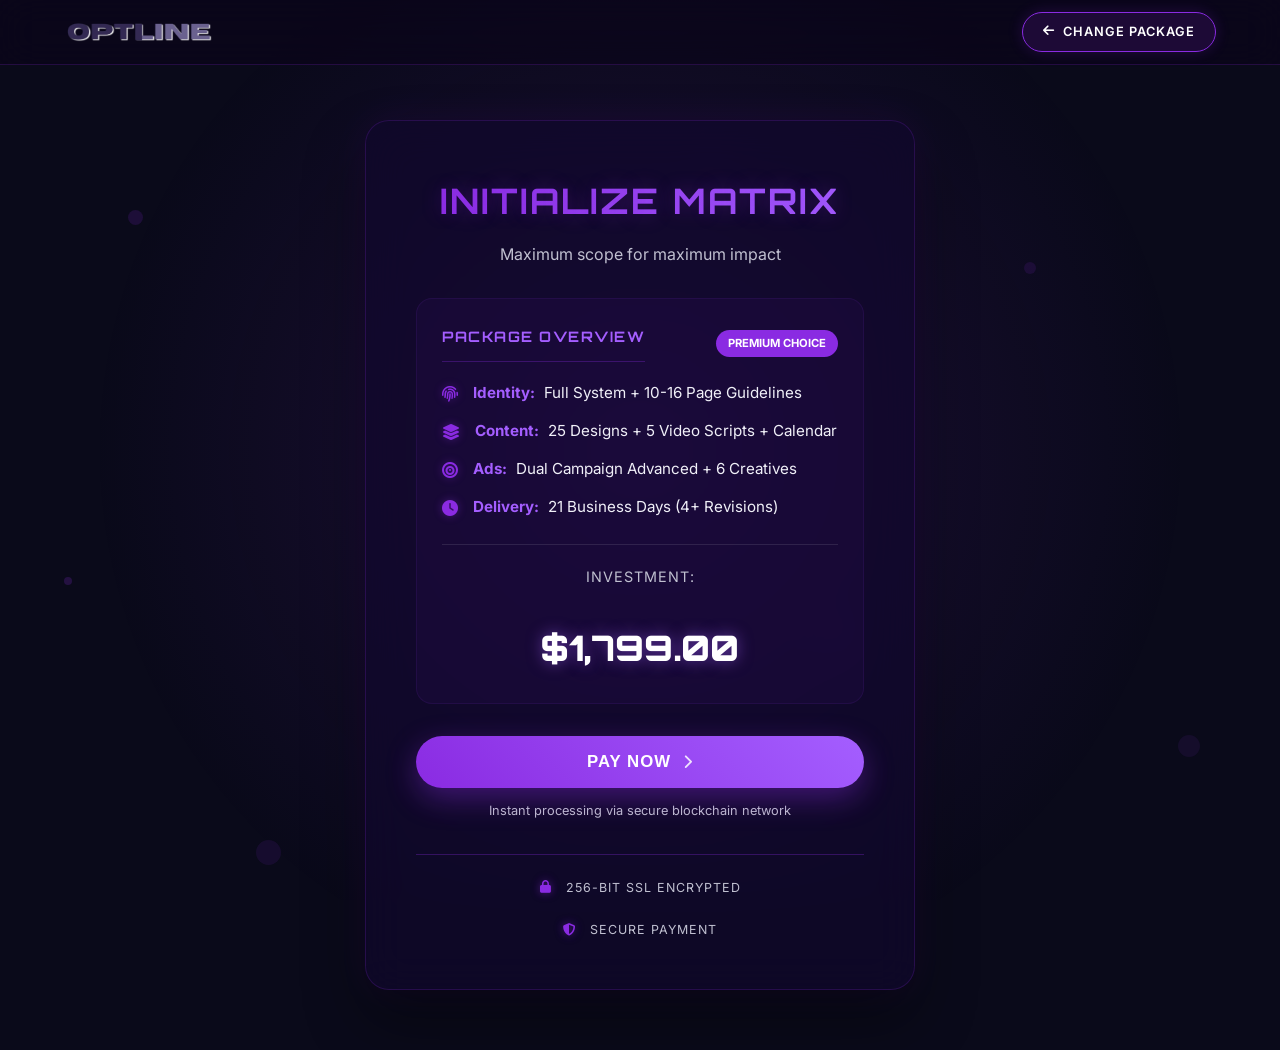
==== checkout/matrix/index.html @ 9fec9501 "Add files via upload" ====
<!DOCTYPE html>
<html lang="en">
<head>
    <meta charset="UTF-8">
    <meta name="viewport" content="width=device-width, initial-scale=1.0, maximum-scale=1.0, user-scalable=no">
    <title>Secure Checkout - MATRIX PACK | OPTILINE</title>
    
    
    <link rel="preconnect" href="https://fonts.googleapis.com">
    <link rel="preconnect" href="https://fonts.gstatic.com" crossorigin>
    <link href="https://fonts.googleapis.com/css2?family=Orbitron:wght@700;900&family=Inter:wght@400;500;600&display=swap" rel="stylesheet">
    <link rel="stylesheet" href="https://cdnjs.cloudflare.com/ajax/libs/font-awesome/6.4.2/css/all.min.css">
    <link rel="stylesheet" href="/assets/css/style.css">
    <!-- Professional SEO & Favicon Optimization -->
    <link rel="shortcut icon" href="/favicon.ico" />
    <link rel="icon" type="image/png" sizes="16x16" href="/assets/imgs/favicon-16x16.png" />
    <link rel="icon" type="image/png" sizes="32x32" href="/assets/imgs/favicon-32x32.png" />
    <link rel="icon" type="image/png" sizes="48x48" href="/assets/imgs/favicon-48x48.png" />
    <link rel="apple-touch-icon" sizes="180x180" href="/assets/imgs/apple-touch-icon.png" />
    <link rel="manifest" href="/manifest.json" />
    <meta name="robots" content="index, follow, max-snippet:-1, max-image-preview:large, max-video-preview:-1" />
</head>
<body>
    <div class="custom-cursor"></div>
    <header class="checkout-header-bar">
        <a href="/" class="logo">
            <img src="/assets/imgs/optiline-logo.webp" width="150" height="25" alt="OPTILINE">
        </a>
        <a href="/pricing/" class="header-pkg-btn">
            <i class="fas fa-arrow-left"></i> Change Package
        </a>
    </header>
    <main>
        <section class="checkout-section matrix-glow">
    <div class="checkout-bg-glow"></div>
    <div class="hero-floating-dots">
        <div class="dot"></div><div class="dot"></div><div class="dot"></div>
        <div class="dot"></div><div class="dot"></div><div class="dot"></div>
        <div class="dot"></div><div class="dot"></div>
    </div>
    <div class="checkout-card checkout-card-unified">
        <div class="checkout-header">
            <h1 class="glow-text">Initialize Matrix</h1>
            <p>Maximum scope for maximum impact</p>
        </div>
        <div class="checkout-summary">
            <div class="summary-header">
              <h3>PACKAGE OVERVIEW</h3>
              <span class="package-badge">Premium Choice</span>
            </div>
            <ul>
              <li>
                <i class="fas fa-fingerprint"></i>
                <div><strong>Identity:</strong> Full System + 10-16 Page Guidelines</div>
              </li>
              <li>
                <i class="fas fa-layer-group"></i>
                <div><strong>Content:</strong> 25 Designs + 5 Video Scripts + Calendar</div>
              </li>
              <li>
                <i class="fas fa-bullseye"></i>
                <div><strong>Ads:</strong> Dual Campaign Advanced + 6 Creatives</div>
              </li>
              <li>
                <i class="fas fa-clock"></i>
                <div><strong>Delivery:</strong> 21 Business Days (4+ Revisions)</div>
              </li>
            </ul>
            <div class="price-container">
              <span class="price-label">Investment:</span>
              <span class="checkout-total">$1,799.00</span>
            </div>
        </div>
        <div class="payment-methods-container">
            <button id="open-crypto-modal" class="crypto-pay-btn">
              <span>Pay Now</span>
              <i class="fas fa-chevron-right arrow-icon"></i>
            </button>
            <p class="payment-hint">
              Instant processing via secure blockchain network
            </p>
          </div>
     <div class="secure-badge">
    <span>
        <i class="fas fa-lock"></i> 256-bit SSL Encrypted
    </span>
    <span>
        <i class="fas fa-shield-alt"></i> Secure Payment
    </span>
</div>
</section>
    </main>
    <div id="opti-crypto-modal" class="opti-modal-overlay" data-lenis-prevent>
      <div class="opti-modal-content" data-lenis-prevent>
        <div id="opti-phase-selection" class="opti-modal-phase active">
          <h2 class="opti-modal-title">Secure Checkout</h2>
          <p class="opti-modal-subtitle">Enter your details and select your preferred cryptocurrency network</p>
          <div class="opti-input-group">
            <label for="client-name">Full Name</label>
            <div class="input-wrapper">
              <i class="fas fa-user"></i>
              <input type="text" id="client-name" placeholder="John Doe" required autocomplete="name" />
            </div>
            <span class="input-error-msg" id="name-error"><i class="fas fa-circle-exclamation"></i> Please enter your full name (first and last name)</span>
          </div>
          <div class="opti-input-group">
            <label for="client-email">Email Address</label>
            <div class="input-wrapper">
              <i class="fas fa-envelope"></i>
              <input type="email" id="client-email" placeholder="john@company.com" required autocomplete="email" />
            </div>
            <span class="input-error-msg" id="email-error"><i class="fas fa-circle-exclamation"></i> Please enter a valid email address</span>
          </div>
          <div class="opti-input-group">
            <label for="crypto-select">Select Currency</label>
            <div class="opti-select-wrapper">
              <select id="crypto-select" class="opti-custom-select">
                <optgroup label="Stablecoins (Recommended)">
                  <option value="usdttrc20">USDT (TRC20 - TRON)</option>
                  <option value="usdterc20">USDT (ERC20 - ETH)</option>
                  <option value="usdtbsc">USDT (BEP20 - BSC)</option>
                  <option value="usdc">USDC</option>
                </optgroup>
                <optgroup label="Top Cryptocurrencies">
                  <option value="btc">Bitcoin (BTC)</option>
                  <option value="eth">Ethereum (ETH)</option>
                  <option value="bnbbsc">BNB (Smart Chain)</option>
                  <option value="sol">Solana (SOL)</option>
                  <option value="ltc">Litecoin (LTC)</option>
                </optgroup>
                <optgroup label="Alternative Coins">
                  <option value="trx">TRON (TRX)</option>
                  <option value="doge">Dogecoin (DOGE)</option>
                  <option value="shib">Shiba Inu (SHIB)</option>
                </optgroup>
              </select>
            </div>
          </div>
          <button id="generate-payment" class="opti-primary-btn">
            <span>Generate Payment Address</span>
            <i class="fas fa-bolt"></i>
          </button>
        </div>
        <div id="opti-phase-loading" class="opti-modal-phase">
          <div class="opti-spinner-container">
            <div class="opti-loading-spinner"></div>
             <p>Processing your payment request...</p>
          </div>
        </div>
        <div id="opti-phase-details" class="opti-modal-phase">
          <h2 class="opti-modal-title">Payment Details</h2>
          <div id="payment-timer" class="opti-timer">Price locked for: <span>20:00</span></div>
          <div class="opti-qr-container">
            <img id="payment-qr" src="" alt="Payment QR Code" />
          </div>
          <div id="selected-crypto-name" class="opti-crypto-label"></div>
          <div class="opti-payment-info">
            <div class="opti-info-row">
              <span>Amount Required:</span>
              <div class="opti-amount-wrapper">
                <strong id="pay-amount" class="opti-highlight">0.00</strong>
                <button id="copy-amount-btn" class="opti-icon-btn"><i class="far fa-copy"></i></button>
              </div>
            </div>
            <div class="opti-info-row">
              <span>USD Equivalent:</span>
              <span>$1,799.00</span>
            </div>
          </div>
          <div class="opti-address-container">
            <label>Wallet Address</label>
            <div class="opti-address-box">
              <code id="wallet-address">Fetching...</code>
              <button id="copy-address-btn" class="opti-copy-btn">
                <i class="far fa-copy"></i>
                <span>Copy Address</span>
              </button>
            </div>
          </div>
          <div id="network-warning" class="opti-warning-box">
            <i class="fas fa-shield-halved"></i>
             <p>Please ensure you send the cryptocurrency through the correct network to avoid losing your funds.</p>
          </div>
          <div class="opti-verify-section">
            <button id="verify-payment-btn" class="opti-primary-btn">
              <i class="fas fa-sync-alt"></i> I Have Paid - Verify Payment
            </button>
            <p id="verify-status-msg"></p>
          </div>
        </div>
        <div id="opti-phase-success" class="opti-modal-phase">
          <div class="opti-success-container">
            <div class="opti-success-circle">
              <i class="fas fa-check"></i>
            </div>
            <h2 class="opti-modal-title success-title">Transaction Secured</h2>
            <p class="opti-modal-subtitle success-subtitle">
              Welcome to OPTILINE. Your payment is successfully verified on the blockchain.
            </p>
            <div class="opti-next-steps success-action-box">
              <h3 class="success-action-title">
                <i class="fas fa-envelope-open-text"></i> Final Step to Commence
              </h3>
              <p class="success-action-text">
                We have securely dispatched your <strong>Onboarding Link</strong> to your email.
              </p>
              
              <div class="success-highlight">
                <div class="highlight-header">
                  <i class="fas fa-exclamation-circle"></i> ACTION REQUIRED
                </div>
                <div class="highlight-body">
                  Please check your inbox (and Spam folder) right now. Your project deployment will <strong>NOT begin</strong> until you submit the initial brief via the link provided.
                </div>
              </div>
              <div class="success-actions">
                <button class="opti-primary-btn" onclick="window.location.href = '/'">Return Home</button>
                <button class="opti-secondary-btn support-btn" onclick="window.location.href = '/contact'">Contact Support</button>
              </div>
            </div>
          </div>
        </div>
      </div>
    </div>
    <script src="https://cdnjs.cloudflare.com/ajax/libs/gsap/3.12.2/gsap.min.js"></script>
    <script src="https://cdnjs.cloudflare.com/ajax/libs/gsap/3.12.2/ScrollTrigger.min.js"></script>
    <script src="https://cdnjs.cloudflare.com/ajax/libs/gsap/3.12.2/ScrollToPlugin.min.js"></script>
    <script src="https://unpkg.com/lenis@1.1.20/dist/lenis.min.js"></script>
    <script src="/assets/js/main.js"></script>
    <script src="/assets/js/payment.js" defer></script>
    <div id="cookie-banner" class="cookie-banner">
        <div class="cookie-content">
            <h3><i class="fas fa-user-shield"></i> Privacy Preference Center</h3>
            <p>
                We utilize cookies and essential technologies to engineer a seamless digital experience, optimize site performance, and enable core marketing functions. By clicking "Accept", you acknowledge our use of these technologies.
            </p>
            <div class="cookie-buttons">
                <button id="accept-cookies">Accept All</button>
                <button id="reject-cookies">Decline</button>
            </div>
        </div>
    </div>
</body>
</html>
---- assets/css/style.css ----
:root {
  --primary-dark: #0a0a1a;
  --secondary-dark: #12082f;
  --accent-purple: #8a2be2;
  --accent-light: #a45eff;
  --text-light: #f0f0f8;
  --text-gray: #c0c0d0;
  --glow-color: rgba(164, 94, 255, 0.5);
  --card-bg: rgba(18, 8, 47, 0.7);
  --card-border-color: rgba(138, 43, 226, 0.25);
  --transition-fast: 0.25s ease-out;
  --transition-smooth: 0.45s cubic-bezier(0.25, 0.8, 0.25, 1);
  --font-main: "Inter", sans-serif;
  --font-heading: "Orbitron", sans-serif;
}
*,
::after,
::before {
  margin: 0;
  padding: 0;
  box-sizing: border-box;
}
body {
  font-family: var(--font-main);
  background-color: var(--primary-dark);
  color: var(--text-light);
  line-height: 1.7;
  overflow-x: hidden;
  width: 100%;
  max-width: 100%;
  position: relative;
}
img {
  max-width: 100%;
  height: auto;
}
i.fab,
i.far,
i.fas {
  font-style: normal !important;
}
h1,
h2,
h3,
h4 {
  font-family: var(--font-heading);
  font-weight: 700;
  letter-spacing: 1.5px;
  text-transform: uppercase;
  color: var(--text-light);
}
a {
  color: var(--accent-light);
  text-decoration: none;
  transition: color var(--transition-fast);
}
a:hover {
  color: var(--text-light);
}
.faq-question,
.filter-btn,
.hamburger,
.logo,
.portfolio-item,
.pricing-card,
a,
button,
input,
textarea {
  cursor: pointer;
}
.container {
  width: 90%;
  max-width: 1200px;
  margin: 0 auto;
}
.section {
  padding: 100px 0;
}
.section-dark {
  background: radial-gradient(
    ellipse at 50% 100%,
    rgba(18, 8, 47, 0.95) 0,
    rgba(10, 4, 26, 0.9) 80%
  );
}
.section-title {
  text-align: center;
  margin-bottom: 4rem;
}
.section-title h2 {
  font-size: clamp(2rem, 4.5vw, 3rem);
}
.section-title p {
  max-width: 600px;
  margin: 1rem auto 0;
  color: var(--text-gray);
  font-size: clamp(0.9rem, 2vw, 1rem);
}
.glow-text,
.subtle-glow {
  text-shadow:
    0 0 8px rgba(255, 255, 255, 0.3),
    0 0 20px var(--glow-color),
    0 0 35px var(--glow-color);
}
footer,
main {
  position: relative;
  z-index: 2;
  background: 0 0;
}
.main-header {
  position: fixed;
  top: 0;
  left: 0;
  width: 100%;
  max-width: 100vw;
  z-index: 1000;
  padding: 10px 5%;
  display: flex;
  justify-content: space-between;
  align-items: center;
  transition:
    transform 0.3s ease-in-out,
    background-color 0.4s ease,
    padding 0.4s ease,
    backdrop-filter 0.4s ease;
  background-color: transparent;
  transform: translateZ(0);
}
.main-header.scrolled {
  background-color: rgba(10, 4, 26, 0.7);
  backdrop-filter: blur(12px);
  padding: 6px 5%;
  box-shadow: 0 4px 30px rgba(0, 0, 0, 0.3);
}
.main-header.header-hidden {
  transform: translateY(-100%);
}
.logo img {
  height: 25px;
  transition: transform var(--transition-fast);
}
.logo:hover img {
  transform: scale(1.1);
}
.nav-links {
  display: flex;
  list-style: none;
}
.nav-links li {
  margin: 0 20px;
}
.nav-links a {
  color: var(--text-light);
  text-decoration: none;
  font-weight: 500;
  padding: 5px 0;
  position: relative;
  transition: color var(--transition-fast);
}
.nav-links a::after {
  content: "";
  position: absolute;
  bottom: -5px;
  left: 50%;
  transform: translateX(-50%);
  width: 0;
  height: 2px;
  background: var(--accent-light);
  transition: width var(--transition-smooth);
}
.nav-links a.active,
.nav-links a:hover {
  color: var(--accent-light);
}
.nav-links a.active::after,
.nav-links a:hover::after {
  width: 100%;
}
.hamburger {
  display: none;
}
.hero {
  min-height: 100vh;
  display: flex;
  align-items: center;
  justify-content: center;
  text-align: center;
  padding: 120px 0 60px;
  position: relative;
  overflow: hidden;
}
.hero-content {
  position: relative;
  z-index: 2;
}
.hero h1 {
  font-size: clamp(3.5rem, 8vw, 5rem);
  line-height: 1.1;
  font-weight: 900;
  margin-bottom: 1.5rem;
}
.hero p {
  font-size: clamp(1rem, 2.2vw, 1.2rem);
  color: var(--text-gray);
  max-width: 750px;
  margin: 0 auto 2.5rem;
}
.hero-floating-dots {
  position: absolute;
  top: 0;
  left: 0;
  width: 100%;
  height: 100%;
  z-index: 1;
  pointer-events: none;
  overflow: hidden;
}
.hero-floating-dots .dot {
  position: absolute;
  background-color: var(--accent-purple);
  border-radius: 50%;
  opacity: var(--dot-opacity);
  animation: liquidFloat ease-in-out infinite alternate;
}
.hero-floating-dots .dot:nth-child(1) {
  left: 10%;
  top: 20%;
  width: 15px;
  height: 15px;
  animation-duration: 5s;
  --dot-opacity: 0.15;
}
.hero-floating-dots .dot:nth-child(2) {
  left: 20%;
  top: 80%;
  width: 25px;
  height: 25px;
  animation-duration: 7s;
  --dot-opacity: 0.1;
}
.hero-floating-dots .dot:nth-child(3) {
  left: 35%;
  top: 40%;
  width: 10px;
  height: 10px;
  animation-duration: 4.5s;
  --dot-opacity: 0.2;
}
.hero-floating-dots .dot:nth-child(4) {
  left: 55%;
  top: 15%;
  width: 20px;
  height: 20px;
  animation-duration: 6s;
  --dot-opacity: 0.08;
}
.hero-floating-dots .dot:nth-child(5) {
  left: 65%;
  top: 60%;
  width: 15px;
  height: 15px;
  animation-duration: 5.5s;
  --dot-opacity: 0.15;
}
.hero-floating-dots .dot:nth-child(6) {
  left: 80%;
  top: 25%;
  width: 12px;
  height: 12px;
  animation-duration: 4s;
  --dot-opacity: 0.12;
}
.hero-floating-dots .dot:nth-child(7) {
  left: 92%;
  top: 70%;
  width: 22px;
  height: 22px;
  animation-duration: 6.5s;
  --dot-opacity: 0.09;
}
.hero-floating-dots .dot:nth-child(8) {
  left: 5%;
  top: 55%;
  width: 8px;
  height: 8px;
  animation-duration: 5s;
  --dot-opacity: 0.2;
}
@keyframes liquidFloat {
  0% {
    transform: translate(0, 0) scale(1);
  }
  50% {
    transform: translate(30px, -40px) scale(1.1);
  }
  100% {
    transform: translate(-20px, -60px) scale(0.9);
  }
}
.page-hero {
  padding: 160px 0 80px;
  text-align: center;
  background: linear-gradient(
    180deg,
    rgba(18, 8, 47, 0.85),
    rgba(10, 4, 26, 0.8)
  );
}
.page-hero h1 {
  font-size: clamp(2.5rem, 5vw, 4rem);
  margin-bottom: 1rem;
}
.page-hero p {
  font-size: 1.1rem;
  color: var(--text-gray);
  max-width: 700px;
  margin: 0 auto;
}
.hero-icons {
  display: flex;
  justify-content: center;
  align-items: flex-start;
  gap: 4rem;
  margin: 3rem 0;
  flex-wrap: wrap;
}
.icon-item {
  display: flex;
  flex-direction: column;
  align-items: center;
  gap: 1.2rem;
  opacity: 0;
  transform: translateY(30px);
  padding-top: 10px;
}
.icon-circle {
  width: 90px;
  height: 90px;
  border-radius: 20px;
  background: rgba(138, 43, 226, 0.1);
  border: 2px solid rgba(138, 43, 226, 0.3);
  display: flex;
  align-items: center;
  justify-content: center;
  position: relative;
  top: 0;
  transition: all 0.4s cubic-bezier(0.25, 0.8, 0.25, 1);
  will-change: transform, box-shadow, top;
}
@media (min-width: 769px) {
  .icon-item:hover .icon-circle {
    transform: translateY(-8px) scale(1.05);
    background: rgba(138, 43, 226, 0.2);
    border-color: var(--accent-purple);
    box-shadow: 0 15px 40px rgba(138, 43, 226, 0.3);
  }
}
@media (max-width: 768px) {
  .icon-circle {
    width: 70px;
    height: 70px;
    border-radius: 18px;
    margin: 0 auto;
    top: auto;
  }
  .icon-circle:active {
    transform: translateY(-8px) scale(1.05);
    background: rgba(138, 43, 226, 0.2);
    border-color: var(--accent-purple);
    box-shadow: 0 15px 40px rgba(138, 43, 226, 0.3);
    transition: all 0.4s cubic-bezier(0.25, 0.8, 0.25, 1);
  }
  .icon-item:hover .icon-circle {
    transition: all 0.4s cubic-bezier(0.25, 0.8, 0.25, 1);
  }
}
.icon-circle i {
  font-size: 2.2rem;
  color: var(--accent-purple);
  background: linear-gradient(
    135deg,
    var(--accent-light),
    var(--accent-purple)
  );
  -webkit-background-clip: text;
  -webkit-text-fill-color: transparent;
  background-clip: text;
}
.icon-text {
  font-size: 0.95rem;
  color: var(--text-light);
  text-align: center;
  max-width: 120px;
  font-weight: 600;
  min-height: 40px;
  display: flex;
  align-items: flex-start;
  justify-content: center;
}
.unified-button {
  display: inline-block;
  padding: 14px 35px;
  background: linear-gradient(45deg, var(--accent-purple), var(--accent-light));
  color: #fff;
  border: none;
  border-radius: 50px;
  font-size: 1rem;
  font-weight: 600;
  text-decoration: none;
  text-transform: uppercase;
  letter-spacing: 1px;
  transition:
    transform var(--transition-fast),
    box-shadow var(--transition-fast);
  box-shadow: 0 10px 30px rgba(138, 43, 226, 0.4);
  will-change: transform, box-shadow;
  transform: translateZ(0);
}
.unified-button .fa-arrow-right {
  margin-left: 10px;
  transition: transform var(--transition-fast);
}
.unified-button:hover .fa-arrow-right {
  transform: translateX(5px);
}
.cta-section {
  text-align: center;
  padding: 70px 0;
}
.cta-section h2 {
  font-size: clamp(2rem, 4.5vw, 2.8rem);
  margin-bottom: 2rem;
}
.services-grid {
  display: grid;
  grid-template-columns: repeat(auto-fit, minmax(280px, 1fr));
  gap: 2rem;
}
.service-card {
  background: var(--card-bg);
  border: 1px solid var(--card-border-color);
  backdrop-filter: blur(10px);
  border-radius: 15px;
  padding: 2rem 1.5rem;
  text-align: center;
  transition:
    transform var(--transition-fast),
    box-shadow var(--transition-fast),
    border-color var(--transition-fast);
  will-change: transform, box-shadow;
}
.service-card:hover {
  transform: translateY(-10px);
  box-shadow:
    0 15px 30px rgba(0, 0, 0, 0.2),
    0 0 25px var(--glow-color);
  border-color: var(--accent-light);
}
.service-icon {
  font-size: 3rem;
  margin-bottom: 1.5rem;
  color: var(--accent-light);
  background: linear-gradient(
    135deg,
    var(--accent-purple),
    var(--accent-light)
  );
  -webkit-background-clip: text;
  -webkit-text-fill-color: transparent;
  background-clip: text;
  transition: transform var(--transition-fast);
}
.service-card:hover .service-icon {
  transform: scale(1.1);
}
.service-card p {
  color: var(--text-gray);
  font-size: 0.95rem;
}
.service-detail-layout {
  display: grid;
  grid-template-columns: 1fr 1fr;
  gap: 3rem;
  align-items: center;
  margin-bottom: 6rem;
}
.service-detail-layout:last-of-type {
  margin-bottom: 0;
}
.service-detail-layout:nth-child(2n) .service-image {
  order: 2;
}
.service-image {
  border-radius: 15px;
  overflow: hidden;
  height: auto;
  display: block;
}
.service-image img {
  width: 100%;
  height: auto;
  object-fit: contain;
  display: block;
  transition: transform var(--transition-smooth);
  will-change: transform;
}
.service-image:hover img {
  transform: scale(1.05);
}
.service-content h2 {
  font-size: clamp(1.8rem, 3vw, 2.3rem);
  margin-bottom: 1rem;
}
.service-content p {
  margin-bottom: 1.5rem;
  color: var(--text-gray);
  font-size: 1rem;
}
.service-features {
  list-style: none;
  padding: 0;
  margin-top: 2rem;
}
.service-features li {
  display: flex;
  align-items: center;
  margin-bottom: 1rem;
  font-size: 1rem;
}
.service-features i {
  color: var(--accent-light);
  margin-right: 15px;
  font-size: 1.1rem;
}
.why-choose-us-grid {
  display: grid;
  grid-template-columns: repeat(auto-fit, minmax(250px, 1fr));
  gap: 2rem;
}
.feature-card {
  background: 0 0;
  border: 1px solid var(--card-border-color);
  border-radius: 15px;
  padding: 2rem 1.5rem;
  text-align: left;
  transition:
    background-color var(--transition-fast),
    transform var(--transition-fast);
  will-change: transform;
}
.feature-card:hover {
  background-color: var(--card-bg);
  transform: translateY(-8px);
}
.feature-icon {
  font-size: 2.2rem;
  color: var(--accent-light);
  margin-bottom: 1.5rem;
}
.feature-card h3 {
  font-size: 1.3rem;
  margin-bottom: 1rem;
  text-transform: none;
}
.feature-card p {
  font-size: 0.95rem;
}
.featured-work-grid {
  display: grid;
  grid-template-columns: 1fr;
  gap: 5rem;
}
.work-item {
  display: grid;
  grid-template-columns: 1fr 1fr;
  gap: 2.5rem;
  align-items: center;
}
.work-item:nth-child(2n) .work-image {
  order: 2;
}
.work-image {
  border-radius: 15px;
  overflow: hidden;
  box-shadow: 0 15px 30px rgba(0, 0, 0, 0.2);
}
.work-image img {
  width: 100%;
  height: auto;
  object-fit: contain;
  display: block;
  transition: transform var(--transition-smooth);
  will-change: transform;
}
.work-image:hover img {
  transform: scale(1.05);
}
.work-content .work-category {
  color: var(--accent-light);
  font-weight: 600;
  text-transform: uppercase;
  letter-spacing: 1.5px;
  margin-bottom: 1rem;
  font-size: 0.9rem;
}
.work-content h3 {
  font-size: 1.8rem;
  margin-bottom: 1.5rem;
}
.work-content p {
  color: var(--text-gray);
  margin-bottom: 2rem;
  font-size: 0.95rem;
}
.view-project-btn {
  color: var(--accent-light);
  text-decoration: none;
  font-weight: 600;
}
.view-project-btn i {
  margin-left: 8px;
  transition: transform var(--transition-fast);
}
.view-project-btn:hover i {
  transform: translateX(5px);
}
.view-all-work-btn {
  text-align: center;
  margin-top: 3rem;
}
.portfolio-list {
  display: flex;
  flex-direction: column;
  gap: 4rem;
}
.portfolio-item {
  display: grid;
  grid-template-columns: 1fr 1fr;
  gap: 3rem;
  align-items: center;
  padding: 2rem;
  border-radius: 15px;
  background: var(--card-bg);
  border: 1px solid var(--card-border-color);
  transition:
    background-color var(--transition-fast),
    border-color var(--transition-fast);
}
.portfolio-item:nth-child(2n) .item-content {
  order: 2;
}
.portfolio-item:hover {
  background-color: rgba(18, 8, 47, 0.9);
  border-color: var(--accent-light);
  box-shadow: 0 0 20px var(--glow-color);
  transform: none;
}
.portfolio-item .item-image {
  border-radius: 10px;
  overflow: hidden;
  box-shadow: 0 10px 30px rgba(0, 0, 0, 0.3);
}
.portfolio-item img {
  width: 100%;
  height: auto;
  max-height: none;
  object-fit: contain;
  display: block;
  transition: transform var(--transition-smooth);
}
.portfolio-item:hover img {
  transform: scale(1.05);
}
.portfolio-item .item-content .category {
  color: var(--accent-light);
  font-weight: 600;
  text-transform: uppercase;
  letter-spacing: 1px;
  margin-bottom: 0.5rem;
}
.portfolio-item .item-content h3 {
  font-size: 2rem;
  margin-bottom: 1rem;
}
.portfolio-item .item-content .description {
  color: var(--text-gray);
  font-size: 1rem;
  line-height: 1.6;
}
.portfolio-item .portfolio-overlay {
  display: none;
}
.filter-buttons {
  display: flex;
  justify-content: center;
  align-items: center;
  gap: 1rem;
  margin-bottom: 4rem;
  flex-wrap: wrap;
}
.filter-btn {
  background: var(--card-bg);
  border: 1px solid var(--card-border-color);
  color: var(--text-light);
  padding: 10px 25px;
  border-radius: 30px;
  transition:
    background-color var(--transition-fast),
    color var(--transition-fast),
    transform var(--transition-fast);
}
.filter-btn:hover {
  transform: scale(1.05);
  color: #fff;
}
.filter-btn.active {
  background-color: var(--accent-purple);
  border-color: var(--accent-purple);
  color: #fff;
}
.blog-grid {
  display: grid;
  grid-template-columns: repeat(auto-fit, minmax(280px, 1fr));
  gap: 2rem;
}
.blog-post-card {
  background: var(--card-bg);
  border: 1px solid var(--card-border-color);
  border-radius: 15px;
  overflow: hidden;
  transition:
    transform var(--transition-smooth),
    box-shadow var(--transition-smooth);
  will-change: transform, box-shadow;
}
.blog-post-card:hover {
  transform: translateY(-10px);
  box-shadow: 0 15px 30px rgba(0, 0, 0, 0.2);
}
.blog-post-img {
  height: auto;
  min-height: 200px;
  overflow: hidden;
  background-color: var(--secondary-dark);
  display: flex;
  align-items: center;
  justify-content: center;
}
.blog-post-img img {
  width: 100%;
  height: auto;
  object-fit: contain;
  display: block;
  transition: transform var(--transition-smooth);
}
.blog-post-card:hover .blog-post-img img {
  transform: scale(1.1);
}
.blog-post-content {
  padding: 1.5rem;
}
.blog-post-content .post-category {
  color: var(--accent-light);
  font-size: 0.85rem;
  font-weight: 600;
  text-transform: uppercase;
  letter-spacing: 1px;
  margin-bottom: 1rem;
}
.blog-post-content h3 {
  font-size: 1.2rem;
  margin-bottom: 1rem;
  line-height: 1.4;
}
.blog-post-content p {
  color: var(--text-gray);
  font-size: 0.9rem;
}
.stats-grid {
  display: grid;
  grid-template-columns: repeat(auto-fit, minmax(250px, 1fr));
  gap: 2rem;
}
.stat-card {
  background: var(--card-bg);
  border: 1px solid var(--card-border-color);
  border-radius: 15px;
  padding: 2.5rem 2rem;
  text-align: center;
  transition:
    transform var(--transition-fast),
    box-shadow var(--transition-fast);
  position: relative;
  overflow: hidden;
  will-change: transform, box-shadow;
}
.stat-card::before {
  content: "";
  position: absolute;
  top: 0;
  left: 0;
  width: 100%;
  height: 4px;
  background: linear-gradient(90deg, var(--accent-purple), var(--accent-light));
  transform: scaleX(0);
  transition: transform var(--transition-smooth);
}
.stat-card:hover::before {
  transform: scaleX(1);
}
.stat-card:hover {
  transform: translateY(-8px);
  box-shadow: 0 15px 30px rgba(138, 43, 226, 0.2);
}
.stat-card .stat-number {
  font-size: 3.5rem;
  font-family: var(--font-heading);
  font-weight: 900;
  color: var(--accent-light);
  display: block;
  margin-bottom: 0.5rem;
}
.stat-card .stat-label {
  font-size: 1.1rem;
  color: var(--text-light);
  font-weight: 600;
}
.process-timeline {
  position: relative;
  max-width: 800px;
  margin: 0 auto;
}
.process-timeline::after {
  content: "";
  position: absolute;
  width: 4px;
  background-color: rgba(138, 43, 226, 0.1);
  top: 0;
  bottom: 0;
  left: 50%;
  margin-left: -2px;
  z-index: 0;
}

.process-timeline-progress {
  position: absolute;
  width: 4px;
  background: linear-gradient(to bottom, #8a50d6, #9a6ec9);
  top: 0;
  left: 50%;
  margin-left: -2px;
  height: 0;
  z-index: 1;
  box-shadow: 0 0 70px 5px rgba(100, 9, 128, 0.212);
}

@media (max-width: 768px) {
  .process-timeline-progress {
    left: 15px;
    margin-left: 0;
  }
}

.process-step::after {
  transition: all 0.4s ease;
  z-index: 2;
}

.process-step.active-step::after {
  background-color: #d8b4fe;
  border-color: var(--accent-light);
  box-shadow: 0 0 25px rgba(164, 94, 255, 0.5);
}
.process-step {
  padding: 10px 30px;
  position: relative;
  background-color: inherit;
  width: 50%;
}
.process-step.left {
  left: 0;
  text-align: right;
}
.process-step.right {
  left: 50%;
  text-align: left;
}
.process-step::after {
  content: "";
  position: absolute;
  width: 20px;
  height: 20px;
  right: -10px;
  background-color: var(--primary-dark);
  border: 4px solid var(--accent-purple);
  top: 15px;
  border-radius: 50%;
  z-index: 1;
}
.process-step.right::after {
  left: -10px;
}
.process-content {
  padding: 18px;
  background: var(--card-bg);
  border: 1px solid transparent;
  position: relative;
  border-radius: 6px;
  transition:
    border-color var(--transition-fast),
    transform var(--transition-fast);
  will-change: transform, border-color;
}
.process-step:hover .process-content {
  border-color: var(--accent-light);
  transform: scale(1.02);
}
.process-content h3 {
  margin-bottom: 0.5rem;
  color: var(--accent-light);
  font-size: 1.2rem;
}
.process-content p {
  font-size: 0.9rem;
}
.team-grid {
  display: grid;
  grid-template-columns: repeat(auto-fit, minmax(220px, 1fr));
  gap: 1.5rem;
}
.team-member {
  text-align: center;
}
.team-member-img {
  width: 130px;
  height: 130px;
  border-radius: 50%;
  margin: 0 auto 1.5rem;
  overflow: hidden;
  border: 3px solid var(--accent-purple);
  position: relative;
  transition:
    transform var(--transition-smooth),
    box-shadow var(--transition-smooth),
    border-color var(--transition-smooth);
  will-change: transform, box-shadow;
}
.team-member-img img {
  width: 100%;
  height: 100%;
  object-fit: cover;
  transition: transform var(--transition-smooth);
  will-change: transform;
}
.team-member:hover .team-member-img {
  border-color: var(--accent-light);
  transform: scale(1.02);
  box-shadow:
    0 0 15px rgba(164, 94, 255, 0.4),
    0 0 30px rgba(138, 43, 226, 0.2);
}
.team-member:hover .team-member-img img {
  transform: scale(1.07);
}
.team-member h4 {
  font-size: 1.2rem;
}
.team-member p {
  color: var(--accent-light);
  font-size: 0.9rem;
}
.testimonials-grid {
  display: grid;
  grid-template-columns: repeat(auto-fit, minmax(290px, 1fr));
  gap: 2rem;
}
.testimonial-card {
  background: var(--card-bg);
  border: 1px solid var(--card-border-color);
  border-radius: 15px;
  padding: 2.5rem;
  text-align: center;
  transition:
    transform var(--transition-fast),
    box-shadow var(--transition-fast);
  display: flex;
  flex-direction: column;
  justify-content: space-between;
  height: 100%;
  will-change: transform, box-shadow;
}
.testimonial-card:hover {
  transform: translateY(-8px);
  box-shadow:
    0 15px 30px rgba(0, 0, 0, 0.2),
    0 0 25px var(--glow-color);
}
.testimonial-quote {
  font-size: 1.1rem;
  font-style: italic;
  margin-bottom: 2rem;
  color: var(--text-light);
  line-height: 1.6;
  flex-grow: 1;
}
.testimonial-author {
  font-weight: 700;
  color: var(--accent-light);
  margin-top: auto;
}
.testimonial-author span {
  display: block;
  font-weight: 400;
  color: var(--text-gray);
  font-size: 0.9rem;
  margin-top: 0.5rem;
}
.pricing-grid {
  display: grid;
  grid-template-columns: repeat(auto-fit, minmax(280px, 1fr));
  gap: 1.5rem;
  align-items: flex-start;
  padding-bottom: 20px;
}
.pricing-card {
  background: var(--card-bg);
  border: 2px solid var(--card-border-color);
  padding: 1.5rem;
  border-radius: 15px;
  text-align: center;
  transition:
    transform var(--transition-fast),
    box-shadow var(--transition-fast),
    border-color var(--transition-fast);
  display: flex;
  flex-direction: column;
  height: auto;
  position: relative;
  will-change: transform, box-shadow;
}
.pricing-card.selected {
  border-color: var(--accent-purple);
  box-shadow: 0 0 30px rgba(164, 94, 255, 0.7);
  transform: translateY(-10px) scale(1.08);
}
.price {
  font-size: 2.5rem;
  font-weight: 700;
  margin-bottom: 1rem;
}
.pricing-card > p {
  color: var(--text-gray);
  min-height: 50px;
  font-size: 0.95rem;
  margin-top: auto;
}
.pricing-features {
  list-style: none;
  padding: 0;
  margin: 1.5rem 0;
  text-align: left;
  flex-grow: 1;
}
.popular-text {
  font-size: 0.9rem;
  font-weight: 600;
  color: var(--accent-purple);
  margin-top: -0.5rem;
  margin-bottom: 1rem;
  display: block;
}
.pricing-features li {
  margin-bottom: 0.8rem;
  display: flex;
  align-items: center;
  font-size: 0.9rem;
}
.pricing-card .unified-button {
  margin-top: 2rem;
  display: block;
}
.pricing-features i {
  color: var(--accent-light);
  margin-right: 10px;
}
.payment-icons-wrapper {
  margin-top: 3rem;
  display: flex;
  flex-direction: column;
  align-items: center;
  gap: 1.5rem;
  width: 100%;
}
.payment-icons-wrapper h4 {
  color: var(--text-gray);
  margin-bottom: 1.5rem;
  letter-spacing: 2px;
  font-family: var(--font-main);
  font-size: clamp(0.9rem, 2vw, 1rem);
  text-align: center;
  text-transform: uppercase;
}
.payment-icons {
  display: flex;
  justify-content: center;
  align-items: center;
  gap: 1.5rem;
  flex-wrap: wrap;
}
.payment-icons span {
  font-size: 2.5rem;
  color: var(--text-gray);
  transition:
    color var(--transition-fast),
    transform var(--transition-fast);
  display: inline-block;
}
.payment-icons span:hover {
  color: var(--text-light);
  transform: scale(1.1);
}
.payment-icons span.fa-bitcoin,
.payment-icons span.fa-coins {
  color: var(--text-light) !important;
  background: rgba(255, 255, 255, 0.1);
  padding: 0.4rem;
  border-radius: 6px;
  transition: all 0.3s ease;
}
.payment-icons span.fa-bitcoin:hover,
.payment-icons span.fa-coins:hover {
  color: var(--accent-light) !important;
  background: rgba(164, 94, 255, 0.15);
  transform: translateY(-3px);
}
.comparison-table-wrapper {
  overflow-x: auto;
  margin-top: 4rem;
  border: 1px solid var(--card-border-color);
  border-radius: 15px;
  background: var(--card-bg);
  padding: 1rem;
}
.comparison-table {
  width: 100%;
  border-collapse: collapse;
  min-width: 600px;
}
.comparison-table td,
.comparison-table th {
  padding: 1.2rem;
  text-align: center;
  border-bottom: 1px solid rgba(138, 43, 226, 0.1);
  color: var(--text-gray);
}
.comparison-table th {
  text-transform: uppercase;
  font-family: var(--font-heading);
  font-weight: 700;
  color: var(--text-light);
  font-size: 1.1rem;
}
.comparison-table tr:last-child td {
  border-bottom: none;
}
.comparison-table .feature-name {
  text-align: left;
  color: var(--text-light);
  font-weight: 600;
}
.comparison-table i.fa-check-circle {
  color: var(--accent-light);
  font-size: 1.2rem;
}
.comparison-table i.fa-times-circle {
  color: #555;
  opacity: 0.5;
  font-size: 1.2rem;
}
.faq-accordion {
  max-width: 800px;
  margin: 0 auto;
}
.faq-item {
  border-bottom: 1px solid var(--card-border-color);
  overflow: hidden;
}
.faq-question {
  width: 100%;
  background: 0 0;
  border: none;
  color: var(--text-light);
  text-align: left;
  padding: 1.5rem 1rem;
  font-size: 1.1rem;
  display: flex;
  justify-content: space-between;
  align-items: center;
  transition: background-color var(--transition-fast);
}
.faq-question:hover {
  background: rgba(138, 43, 226, 0.1);
}
.faq-question i {
  transition: transform 0.5s cubic-bezier(0.68, -0.55, 0.265, 1.55);
}
.faq-item.active .faq-question {
  color: var(--accent-light);
}
.faq-item.active .faq-question i {
  transform: rotate(180deg);
}
.faq-answer {
  max-height: 0;
  opacity: 0;
  overflow: hidden;
  padding: 0 1rem;
  transition:
    max-height 0.3s cubic-bezier(0.4, 0, 0.2, 1),
    opacity 0.3s ease-in-out,
    padding 0.3s ease-in-out;
}
.faq-answer p {
  color: var(--text-gray);
  line-height: 1.6;
  padding: 0;
  margin-bottom: 1.5rem;
}
.faq-item.active .faq-answer {
  max-height: 500px;
  opacity: 1;
  padding: 0 1rem 0;
}
.contact-wrapper {
  display: grid;
  grid-template-columns: 1.5fr 1fr;
  gap: 4rem;
  align-items: start;
}
.contact-form h2 {
  font-size: 2.5rem;
  margin-bottom: 2rem;
}
.form-group {
  margin-bottom: 1.5rem;
}
.form-group label {
  display: block;
  margin-bottom: 0.5rem;
  color: var(--text-gray);
}
.form-group input,
.form-group select,
.form-group textarea {
  width: 100%;
  padding: 1rem 1.2rem;
  background: rgba(255, 255, 255, 0.07);
  border: 2px solid rgba(255, 255, 255, 0.1);
  color: white;
  border-radius: 12px;
  font-family: inherit;
  font-size: 1rem;
  box-sizing: border-box;
  position: relative;
  transition: all 0.3s ease;
}
.form-group input:focus,
.form-group select:focus,
.form-group textarea:focus {
  background: rgba(255, 255, 255, 0.1);
  border-color: var(--accent-purple);
  box-shadow: 0 0 25px rgba(138, 43, 226, 0.3);
  outline: none;
  transform: translateY(-2px);
}
.form-group input::placeholder,
.form-group textarea::placeholder {
  color: rgba(255, 255, 255, 0.5);
  font-size: 0.95rem;
  transition: all 0.2s ease;
}
.form-group input:focus::placeholder,
.form-group textarea:focus::placeholder {
  opacity: 0.7;
  transform: translateX(5px);
}
.contact-info h3 {
  font-size: 1.5rem;
  margin-bottom: 1.5rem;
}
.info-item {
  display: flex;
  align-items: flex-start;
  margin-bottom: 1.5rem;
}
.info-icon {
  font-size: 1.5rem;
  color: var(--accent-light);
  margin-right: 1.5rem;
  margin-top: 4px;
  text-align: center;
  width: 25px;
}
.social-icons {
  display: flex;
  gap: 1.5rem;
  margin-top: 2rem;
}
.social-icons a {
  color: var(--text-gray);
  font-size: 1.5rem;
  transition:
    color var(--transition-fast),
    transform var(--transition-fast);
}
.social-icons a:hover {
  color: var(--accent-light);
  transform: translateY(-3px);
}
.industries-grid {
  display: grid;
  grid-template-columns: repeat(auto-fit, minmax(220px, 1fr));
  gap: 1.5rem;
  position: relative;
}
.industry-card {
  background: var(--card-bg);
  border: 1px solid var(--card-border-color);
  border-radius: 15px;
  padding: 1.5rem;
  text-align: center;
  transition:
    transform var(--transition-fast),
    box-shadow var(--transition-fast);
  position: relative;
  overflow: hidden;
  will-change: transform, box-shadow;
}
.industry-card::before {
  content: "";
  position: absolute;
  top: 0;
  left: 0;
  width: 100%;
  height: 4px;
  background: linear-gradient(90deg, var(--accent-purple), var(--accent-light));
  transform: scaleX(0);
  transition: transform var(--transition-smooth);
}
.industry-card:hover::before {
  transform: scaleX(1);
}
.industry-card:hover {
  transform: translateY(-8px);
  box-shadow: 0 15px 30px rgba(138, 43, 226, 0.2);
}
.industry-icon {
  font-size: 2.5rem;
  margin-bottom: 1rem;
  color: var(--accent-light);
  transition: transform 0.3s ease;
}
.industry-card:hover .industry-icon {
  transform: scale(1.1);
}
.industry-card h3 {
  font-size: 1.2rem;
  margin: 0;
}
.job-listings {
  max-width: 900px;
  margin: 0 auto;
}
.job-card {
  background: var(--card-bg);
  border: 1px solid var(--card-border-color);
  border-radius: 15px;
  padding: 2rem;
  margin-bottom: 1.5rem;
  display: flex;
  flex-wrap: wrap;
  justify-content: space-between;
  align-items: center;
  transition:
    transform var(--transition-fast),
    box-shadow var(--transition-fast);
  will-change: transform, box-shadow;
  gap: 2rem;
}
.job-card:hover {
  transform: scale(1.01);
  box-shadow: 0 10px 30px rgba(138, 43, 226, 0.2);
}
.job-details {
  flex: 1 1 300px;
}
.job-card h3 {
  font-size: 1.5rem;
  margin-bottom: 0.5rem;
  color: var(--accent-light);
}
.job-meta {
  display: flex;
  gap: 1.5rem;
  color: var(--text-gray);
  margin-bottom: 1rem;
}
.job-meta i {
  color: var(--accent-light);
  margin-right: 8px;
}
.job-meta span {
  display: flex;
  align-items: center;
  gap: 0.5rem;
}
.job-card .unified-button {
  flex-shrink: 0;
}
.no-openings {
  text-align: center;
  padding: 3rem;
  background: var(--card-bg);
  border: 1px solid var(--card-border-color);
  border-radius: 15px;
}
.no-openings h3 {
  margin-bottom: 1rem;
}
.no-openings p a {
  color: var(--accent-light);
}
.step-item {
  display: flex;
  align-items: flex-start;
  gap: 1.5rem;
  margin-bottom: 2rem;
}
.step-number {
  background: linear-gradient(45deg, var(--accent-purple), var(--accent-light));
  color: #fff;
  font-family: var(--font-heading);
  width: 50px;
  height: 50px;
  min-width: 50px;
  border-radius: 50%;
  display: flex;
  align-items: center;
  justify-content: center;
  font-size: 1.5rem;
  box-shadow: 0 0 20px rgba(164, 94, 255, 0.5);
}
.step-content h4 {
  font-size: 1.2rem;
  margin-bottom: 0.5rem;
}
.main-footer {
  background-color: transparent;
  padding: 70px 5% 0;
  border-top: 1px solid var(--card-border-color);
}
.footer-content {
  display: grid;
  grid-template-columns: repeat(auto-fit, minmax(220px, 1fr));
  gap: 2rem;
  margin-bottom: 2.5rem;
  text-align: left;
}
.footer-about p {
  color: var(--text-gray);
  margin-top: 1rem;
  font-size: 0.95rem;
}
.footer-links h4 {
  font-size: 1.1rem;
  margin-bottom: 1rem;
}
.footer-links ul {
  list-style: none;
  padding: 0;
}
.footer-links li {
  margin-bottom: 0.7rem;
}
.footer-links a {
  color: var(--text-gray);
  text-decoration: none;
  transition: color var(--transition-fast);
  font-size: 0.95rem;
  position: relative;
  padding-bottom: 5px;
  display: inline-block;
}
.footer-links a::after {
  content: "";
  position: absolute;
  bottom: 0;
  left: 50%;
  transform: translateX(-50%);
  width: 0;
  height: 2px;
  background: var(--accent-light);
  transition: width var(--transition-smooth);
}
.footer-links a:hover {
  color: var(--accent-light);
  padding-left: 0;
}
.footer-links a:hover::after {
  width: 100%;
}
.copyright {
  text-align: center;
  padding: 2rem 0;
  border-top: 1px solid var(--card-border-color);
  color: var(--text-gray);
  font-size: 0.85rem;
}
@media (max-width: 992px) {
  .service-detail-layout {
    grid-template-columns: 1fr;
    text-align: center;
    gap: 2rem;
  }
  .service-detail-layout:nth-child(2n) .service-image {
    order: 1;
  }
  .service-content {
    order: 2;
  }
  .service-features {
    display: inline-block;
    text-align: left;
  }
  .service-image {
    height: 350px;
  }
  .contact-wrapper {
    grid-template-columns: 1fr;
  }
  .contact-info {
    margin-top: 4rem;
  }
}
@media (max-width: 768px) {
  .main-header {
    padding: 6px 5%;
  }
  .logo img {
    height: 20px;
  }
  .nav-links {
    position: fixed;
    top: 0;
    right: -100%;
    width: 50%;
    height: 100vh;
    background: rgba(10, 4, 26, 0.6) !important;
    backdrop-filter: blur(30px) !important;
    -webkit-backdrop-filter: blur(30px) !important;
    border-left: 1px solid rgba(138, 43, 226, 0.3);
    transition: right 0.6s cubic-bezier(0.85, 0, 0.15, 1);
    display: flex !important;
    flex-direction: column;
    justify-content: flex-start;
    padding: 110px 25px;
    gap: 12px;
    z-index: 1000;
  }
  .main-header.scrolled:has(.nav-links.active) {
    background: transparent !important;
    backdrop-filter: none !important;
  }
  .nav-links li {
    width: 100%;
    list-style: none;
    opacity: 0;
    transform: translateX(30px);
    transition: all 0.5s ease;
  }
  .nav-links.active li {
    opacity: 1;
    transform: translateX(0);
  }
  .nav-links a {
    display: inline-block;
    position: relative;
    padding: 15px 10px;
    color: var(--text-light);
    font-family: var(--font-heading);
    font-size: 0.85rem;
    font-weight: 600;
    text-transform: uppercase;
    letter-spacing: 2px;
    text-decoration: none;
    transition: all 0.3s ease;
  }
  .nav-links a::after {
    content: "";
    position: absolute;
    bottom: 5px;
    left: 50%;
    transform: translateX(-50%);
    width: 0;
    height: 2px;
    background: linear-gradient(
      90deg,
      var(--accent-purple),
      var(--accent-light)
    );
    box-shadow: 0 0 10px var(--accent-light);
    transition: width 0.4s cubic-bezier(0.4, 0, 0.2, 1);
  }
  .nav-links a:hover::after,
  .nav-links a.active::after {
    width: 70%;
  }
  .nav-links.active {
    right: 0;
  }
  .nav-links li {
    margin: 20px 0;
  }
  .hamburger {
    display: block;
    z-index: 1001;
    position: relative;
    width: 25px;
    height: 21px;
  }
  .hamburger div {
    width: 100%;
    height: 3px;
    background-color: var(--text-light);
    position: absolute;
    left: 0;
    transition: all var(--transition-fast);
  }
  .bar1 {
    top: 0;
  }
  .bar2 {
    top: 9px;
  }
  .bar3 {
    bottom: 0;
  }
  .hamburger.active .bar1 {
    transform: rotate(45deg);
    top: 9px;
  }
  .hamburger.active .bar2 {
    opacity: 0;
  }
  .hamburger.active .bar3 {
    transform: rotate(-45deg);
    top: 9px;
  }
  .section {
    padding: 80px 0;
  }
  .page-hero {
    padding: 140px 0 60px;
  }
  .work-item {
    grid-template-columns: 1fr;
    gap: 2rem;
  }
  .work-item:nth-child(2n) .work-image {
    order: 1;
  }
  .work-content {
    order: 2;
    text-align: center;
  }
  .process-timeline::after {
    left: 15px;
  }
  .process-step {
    width: 100%;
    padding-left: 40px;
    padding-right: 10px;
  }
  .process-step.left,
  .process-step.right {
    left: 0;
    text-align: left;
  }
  .process-step::after {
    left: 5px;
  }
  .portfolio-grid {
    grid-template-columns: 1fr;
  }
  .pricing-grid {
    grid-template-columns: 1fr;
  }
  .footer-content {
    display: flex !important;
    flex-direction: row !important;
    flex-wrap: wrap !important;
    justify-content: space-between !important;
    align-items: flex-start !important;
    text-align: center !important;
    gap: 0 !important;
  }
  .footer-about {
    width: 100% !important;
    margin-bottom: 2rem !important;
    flex: 0 0 100% !important;
  }
  .footer-content .footer-links {
    width: 48% !important;
    flex: 0 0 48% !important;
    margin-bottom: 1.5rem !important;
    padding: 0 !important;
    display: block !important;
  }
  .footer-links h4 {
    font-size: 0.85rem !important;
    margin-bottom: 0.6rem !important;
  }
  .footer-links a {
    font-size: 0.75rem !important;
  }
  .footer-content br {
    display: none !important;
  }
  .main-footer .logo img {
    height: 20px;
  }
}
@media (max-width: 480px) {
  .page-hero h1 {
    font-size: 2rem;
  }
  .service-content h2 {
    font-size: 1.6rem;
  }
  .industries-grid {
    grid-template-columns: 1fr;
  }
  .stats-grid {
    grid-template-columns: 1fr;
  }
}
.cookie-banner {
  position: fixed;
  bottom: 0;
  left: 0;
  width: 100%;
  background-color: var(--secondary-dark);
  color: var(--text-light);
  padding: 20px 5%;
  box-shadow: 0 -5px 20px rgba(0, 0, 0, 0.4);
  z-index: 2000;
  display: none;
  justify-content: center;
  align-items: center;
  border-top: 2px solid var(--accent-purple);
  backdrop-filter: blur(10px);
}
.cookie-content {
  max-width: 1200px;
  width: 100%;
  display: flex;
  justify-content: space-between;
  align-items: center;
  flex-wrap: wrap;
  gap: 15px;
}
.cookie-content h3 {
  font-family: var(--font-main);
  font-weight: 700;
  font-size: 1.1rem;
  color: var(--accent-light);
  margin: 0;
  flex-basis: 100%;
}
.cookie-content p {
  flex: 1;
  font-size: 0.95rem;
  line-height: 1.5;
  margin: 0;
  color: var(--text-gray);
  min-width: 300px;
}
.cookie-buttons {
  display: flex;
  gap: 10px;
  flex-shrink: 0;
}
.cookie-banner button {
  font-weight: 600;
  cursor: pointer;
  transition:
    background-color var(--transition-fast),
    transform var(--transition-fast);
}
#accept-cookies {
  padding: 8px 20px;
  border-radius: 50px;
  box-shadow: 0 10px 30px rgba(138, 43, 226, 0.4);
  font-size: 0.85rem;
  text-transform: uppercase;
  letter-spacing: 1px;
  background: linear-gradient(45deg, var(--accent-purple), var(--accent-light));
  color: #fff;
  border: none;
}
#reject-cookies {
  padding: 8px 20px;
  background-color: var(--primary-dark);
  color: var(--text-light);
  border: 1px solid var(--card-border-color);
  border-radius: 50px;
  font-size: 0.85rem;
  text-transform: uppercase;
  letter-spacing: 1px;
}
#accept-cookies:hover,
#reject-cookies:hover {
  transform: scale(1.05);
  box-shadow: 0 15px 35px rgba(138, 43, 226, 0.5);
}
#reject-cookies:hover {
  border-color: var(--accent-light);
  background-color: rgba(10, 4, 26, 0.5);
  box-shadow: none;
}
@media (max-width: 900px) {
  .cookie-content {
    flex-direction: column;
    align-items: flex-start;
    text-align: left;
  }
  .cookie-content h3 {
    margin-bottom: 5px;
  }
  .cookie-content p {
    margin-bottom: 15px;
    min-width: unset;
  }
}
@keyframes softPulse {
  0% {
    box-shadow: 0 0 0 0 rgba(164, 94, 255, 0.7);
  }
  70% {
    box-shadow: 0 0 0 8px rgba(164, 94, 255, 0);
  }
  100% {
    box-shadow: 0 0 0 0 rgba(164, 94, 255, 0);
  }
}
@keyframes arrowUpFloat {
  0% {
    transform: translateY(0);
  }
  100% {
    transform: translateY(-3px);
  }
}
#scrollTopBtn {
  display: none;
  position: fixed;
  bottom: 20px;
  right: 20px;
  z-index: 9999;
  width: 40px;
  height: 40px;
  font-size: 0.9rem;
  border-radius: 50%;
  background: #1a0b2e;
  color: #ffffff;
  border: 1px solid rgba(255, 255, 255, 0.1);
  outline: none;
  cursor: pointer;
  display: flex;
  align-items: center;
  justify-content: center;
  box-shadow: 0 3px 10px rgba(0, 0, 0, 0.3);
  transition: all 0.3s cubic-bezier(0.25, 0.8, 0.25, 1);
}
#scrollTopBtn:hover {
  background: var(--accent-light);
  color: #ffffff;
  border-color: transparent;
  animation: softPulse 1.5s infinite;
  transform: translateY(-3px);
  box-shadow: 0 8px 20px rgba(138, 43, 226, 0.4);
}
#scrollTopBtn:hover i {
  animation: arrowUpFloat 0.6s ease-in-out infinite alternate;
}
#progress-container {
  position: fixed;
  top: 0;
  left: 0;
  width: 100%;
  height: 4px;
  z-index: 9999;
  background: transparent;
}
#progress-bar {
  height: 100%;
  background: linear-gradient(90deg, var(--accent-purple), var(--accent-light));
  width: 0%;
  border-radius: 0 2px 2px 0;
  box-shadow: 0 0 10px var(--accent-purple);
  transition: width 0.1s ease-out;
}
.article-section {
  padding: 100px 0;
  border-bottom: 1px solid rgba(138, 43, 226, 0.1);
}
.article-layout {
  display: grid;
  grid-template-columns: 1fr 1fr;
  gap: 4rem;
  align-items: center;
}
.article-layout.reverse .article-text {
  order: 2;
}
.article-layout.reverse .article-image {
  order: 1;
}
.article-meta {
  display: flex;
  gap: 15px;
  font-size: 0.85rem;
  color: var(--text-gray);
  margin-bottom: 15px;
  text-transform: uppercase;
  letter-spacing: 1px;
}
.article-meta i {
  color: var(--accent-light);
  margin-right: 5px;
}
.topic-tag {
  display: inline-block;
  background: rgba(138, 43, 226, 0.15);
  color: var(--accent-light);
  padding: 6px 14px;
  border-radius: 50px;
  font-size: 0.85rem;
  font-weight: 700;
  text-transform: uppercase;
  letter-spacing: 1px;
  margin-bottom: 1.5rem;
  border: 1px solid var(--accent-purple);
}
.article-text h2 {
  font-size: clamp(2rem, 4vw, 3rem);
  margin-bottom: 2rem;
  line-height: 1.2;
  background: linear-gradient(90deg, #fff, #ccc);
  -webkit-background-clip: text;
  -webkit-text-fill-color: transparent;
  background-clip: text;
}
.article-body {
  color: var(--text-gray);
  font-size: 1.05rem;
  line-height: 1.8;
}
.article-body h3 {
  color: var(--text-light);
  font-family: var(--font-main);
  font-size: 1.4rem;
  margin-top: 2rem;
  margin-bottom: 1rem;
  font-weight: 700;
  border-left: 3px solid var(--accent-purple);
  padding-left: 15px;
}
.article-body p {
  margin-bottom: 1.5rem;
}
.article-body ul {
  margin-bottom: 2rem;
  padding-left: 20px;
}
.article-body li {
  margin-bottom: 10px;
  position: relative;
  list-style: none;
}
.article-body li::before {
  content: "•";
  color: var(--accent-light);
  font-weight: bold;
  display: inline-block;
  width: 1em;
  margin-left: -1em;
}
.key-takeaway {
  background: rgba(138, 43, 226, 0.08);
  border-left: 4px solid var(--accent-light);
  padding: 1.5rem;
  margin: 2rem 0;
  border-radius: 0 10px 10px 0;
  position: relative;
}
.key-takeaway h4 {
  color: var(--accent-light);
  font-size: 1rem;
  margin-bottom: 0.5rem;
  display: flex;
  align-items: center;
  gap: 10px;
}
.key-takeaway p {
  color: var(--text-light);
  font-size: 0.95rem;
  margin-bottom: 0;
  font-style: italic;
}
.article-body blockquote {
  font-size: 1.4rem;
  color: #fff;
  font-family: var(--font-heading);
  line-height: 1.4;
  text-align: center;
  margin: 3rem 0;
  position: relative;
  padding: 0 2rem;
}
.article-body blockquote::before {
  content: '"';
  font-size: 4rem;
  color: var(--accent-purple);
  opacity: 0.3;
  position: absolute;
  top: -20px;
  left: 0;
}
.article-image {
  position: relative;
  border-radius: 20px;
  overflow: hidden;
  box-shadow: 0 20px 50px rgba(0, 0, 0, 0.4);
  border: 1px solid var(--card-border-color);
}
.article-image img {
  width: 100%;
  height: auto;
  display: block;
  transition: transform 0.5s ease;
}
.article-image:hover img {
  transform: scale(1.03);
}
@media (max-width: 992px) {
  .article-layout,
  .article-layout.reverse {
    grid-template-columns: 1fr;
    gap: 3rem;
  }
  .article-layout.reverse .article-text {
    order: 1;
  }
  .article-layout.reverse .article-image {
    order: 2;
  }
  .article-image {
    order: 2;
  }
  .article-text {
    order: 1;
  }
}
.portfolio-feed {
  display: flex;
  flex-direction: column;
  gap: 4rem;
  width: 100%;
  max-width: 950px;
  margin: 3rem auto;
}
.portfolio-item-feed {
  display: flex;
  flex-direction: column;
  width: 100%;
  margin-bottom: 2rem;
  position: relative;
  cursor: pointer;
}
.feed-image {
  width: 100%;
  height: auto;
  margin-bottom: 1.5rem;
  border-radius: 16px;
  overflow: hidden;
  background-color: var(--card-bg);
  border: 1px solid rgba(138, 43, 226, 0.2);
  box-shadow: 0 10px 30px rgba(0, 0, 0, 0.3);
  position: relative;
  transition:
    box-shadow 0.4s ease,
    border-color 0.4s ease;
}
.feed-image img {
  width: 100%;
  height: auto !important;
  object-fit: cover;
  display: block;
  transition: transform 0.6s cubic-bezier(0.25, 0.46, 0.45, 0.94);
  transform-origin: center center;
}
.portfolio-item-feed:hover .feed-image {
  box-shadow: 0 20px 40px rgba(138, 43, 226, 0.25);
  border-color: var(--accent-purple);
}
.portfolio-item-feed:hover .feed-image img {
  transform: scale(1.05);
}
.feed-content {
  text-align: left;
  padding: 0 5px;
}
.feed-tag {
  display: inline-block;
  color: var(--accent-light);
  font-size: 0.9rem;
  font-weight: 700;
  text-transform: uppercase;
  letter-spacing: 2px;
  margin-bottom: 0.8rem;
  position: relative;
  padding-left: 15px;
}
.feed-tag::before {
  content: "";
  position: absolute;
  left: 0;
  top: 50%;
  transform: translateY(-50%);
  width: 8px;
  height: 8px;
  background-color: var(--accent-purple);
  border-radius: 50%;
}
.feed-content h3 {
  font-size: clamp(1.8rem, 4vw, 2.2rem);
  margin-bottom: 0.8rem;
  color: var(--text-light);
  line-height: 1.2;
}
.feed-content p {
  color: var(--text-gray);
  font-size: 1.1rem;
  line-height: 1.6;
  max-width: 800px;
  margin-bottom: 0;
}
@media (max-width: 768px) {
  .portfolio-feed {
    gap: 3rem;
  }
  .feed-image {
    border-radius: 12px;
  }
}
#quality-standards {
  padding: 5rem 0;
  background: rgba(18, 8, 47, 0.3);
}
.section-upsell {
  background: rgba(18, 8, 47, 0.5);
  border: 1px solid var(--card-border-color);
  padding: 4rem 0;
  border-radius: 20px;
  margin-top: 3rem;
}
.upsell-wrapper {
  text-align: center;
  max-width: 1000px;
  margin: 0 auto;
}
.upsell-icon {
  font-size: 3rem;
  color: var(--accent-light);
  margin-bottom: 1.5rem;
}
.upsell-subtitle {
  font-size: 1.2rem;
  color: var(--text-gray);
  margin-bottom: 3rem;
  max-width: 700px;
  margin-left: auto;
  margin-right: auto;
}
.upsell-options {
  display: grid;
  grid-template-columns: repeat(auto-fit, minmax(280px, 1fr));
  gap: 2rem;
  margin-bottom: 2rem;
}
.upsell-card {
  background: var(--card-bg);
  border: 1px solid var(--card-border-color);
  padding: 2.5rem 2rem;
  border-radius: 16px;
  box-shadow: 0 10px 30px rgba(0, 0, 0, 0.2);
  border: 2px solid transparent;
  transition: all 0.3s;
}
.upsell-card:hover {
  border-color: var(--accent-purple);
  box-shadow: 0 15px 40px rgba(138, 43, 226, 0.25);
}
.upsell-card h4 {
  color: var(--text-light);
  margin-bottom: 1.5rem;
  display: flex;
  align-items: center;
  justify-content: center;
  gap: 0.75rem;
}
.upsell-price {
  font-size: 2rem;
  font-weight: 900;
  color: var(--accent-light);
  margin-bottom: 1.5rem;
}
.upsell-price span {
  font-size: 1rem;
  color: var(--text-gray);
  font-weight: 500;
}
.upsell-card ul {
  list-style: none;
  text-align: left;
  margin-bottom: 2rem;
}
.upsell-card ul li {
  padding: 0.5rem 0;
  padding-left: 1.5rem;
  position: relative;
  color: var(--text-gray);
}
.upsell-card ul li:before {
  content: "✓";
  position: absolute;
  left: 0;
  color: var(--accent-light);
  font-weight: bold;
}
.upsell-button {
  display: inline-block;
  background: linear-gradient(45deg, var(--accent-purple), var(--accent-light));
  color: white;
  padding: 0.9rem 2rem;
  border-radius: 50px;
  text-decoration: none;
  font-weight: 600;
  transition: all 0.3s;
  border: 2px solid transparent;
}
.upsell-button:hover {
  background: transparent;
  color: var(--accent-light);
  border-color: var(--accent-light);
}
.upsell-note {
  font-size: 0.95rem;
  color: var(--text-gray);
  margin-top: 2rem;
  display: flex;
  align-items: center;
  justify-content: center;
  gap: 0.5rem;
}
@media (max-width: 768px) {
  .standards-grid {
    grid-template-columns: 1fr;
  }
  .upsell-options {
    grid-template-columns: 1fr;
  }
  .upsell-card {
    padding: 2rem 1.5rem;
  }
}
.crypto-note {
  font-size: 0.9rem;
  color: var(--accent-light);
  margin-top: 1rem;
  display: flex;
  align-items: center;
  justify-content: center;
  gap: 0.5rem;
  font-weight: 500;
  width: 100%;
}
.crypto-note i {
  font-size: 1rem;
}
.payment-icons i.fa-bitcoin,
.payment-icons i.fa-coins {
  color: var(--text-light) !important;
  background: rgba(255, 255, 255, 0.1);
  padding: 0.4rem;
  border-radius: 6px;
}
.payment-icons i.fa-bitcoin:hover,
.payment-icons i.fa-coins:hover {
  color: var(--accent-light) !important;
  background: rgba(164, 94, 255, 0.2);
}
.payment-icons {
  gap: 1rem;
}
.payment-icons i {
  font-size: 2rem;
}
.pricing-header {
  margin-bottom: 1.5rem;
  border-bottom: 2px solid rgba(138, 43, 226, 0.2);
  padding-bottom: 1rem;
}
.price-discount {
  position: relative;
  margin: 1rem 0;
}
.original-price {
  display: block;
  font-size: 1.2rem;
  color: var(--text-gray);
  text-decoration: line-through;
  margin-bottom: 0.5rem;
  font-weight: 500;
}
.discount-badge {
  position: absolute;
  top: -5px;
  right: 0;
  background: linear-gradient(45deg, var(--accent-purple), var(--accent-light));
  color: white;
  padding: 0.3rem 0.8rem;
  border-radius: 20px;
  font-size: 0.8rem;
  font-weight: 700;
  box-shadow: 0 4px 10px rgba(138, 43, 226, 0.3);
  animation: pulse 2s infinite;
}
@keyframes pulse {
  0% {
    transform: scale(1);
  }
  50% {
    transform: scale(1.05);
  }
  100% {
    transform: scale(1);
  }
}
.feature-section {
  margin: 1.5rem 0;
  padding: 1rem;
  background: rgba(138, 43, 226, 0.05);
  border-radius: 10px;
  border-left: 3px solid var(--accent-purple);
}
.feature-section h4 {
  color: var(--accent-light);
  font-family: var(--font-main);
  font-weight: 600;
  margin-bottom: 0.8rem;
  display: flex;
  align-items: center;
  gap: 0.5rem;
  font-size: 1rem;
  text-transform: uppercase;
  letter-spacing: 1px;
}
.feature-section .pricing-features {
  margin: 0;
}
.feature-section .pricing-features li {
  margin-bottom: 0.5rem;
  font-size: 0.95rem;
  line-height: 1.5;
}
.feature-section .pricing-features li i {
  color: var(--accent-light);
}
.general-features {
  margin: 1.5rem 0;
  padding: 1rem;
  background: rgba(10, 4, 26, 0.3);
  border-radius: 10px;
  border: 1px solid rgba(138, 43, 226, 0.1);
}
.general-features .pricing-features {
  margin: 0;
}
.general-features .pricing-features li {
  margin-bottom: 0.8rem;
  font-size: 0.95rem;
}
.pricing-card .unified-button {
  margin-top: auto;
  width: 100%;
  text-align: center;
}
.standards-vertical {
  display: flex;
  flex-direction: column;
  gap: 1rem;
  max-width: 900px;
  margin: 0 auto;
}
.standard-row {
  display: flex;
  align-items: flex-start;
  gap: 1.5rem;
  padding: 1.5rem;
  background: var(--card-bg);
  border: 1px solid var(--card-border-color);
  border-radius: 12px;
  transition:
    transform 0.3s,
    box-shadow 0.3s,
    border-color 0.3s;
  position: relative;
  overflow: hidden;
}
.standard-row::before {
  content: "";
  position: absolute;
  left: 0;
  top: 0;
  height: 100%;
  width: 4px;
  background: linear-gradient(
    180deg,
    var(--accent-purple),
    var(--accent-light)
  );
  transform: scaleY(0);
  transition: transform 0.3s;
}
.standard-row:hover {
  transform: translateX(10px);
  box-shadow: 0 10px 30px rgba(138, 43, 226, 0.2);
  border-color: var(--accent-light);
}
.standard-row:hover::before {
  transform: scaleY(1);
}
.standard-icon {
  flex-shrink: 0;
  width: 60px;
  height: 60px;
  background: rgba(138, 43, 226, 0.1);
  border-radius: 12px;
  display: flex;
  align-items: center;
  justify-content: center;
  border: 2px solid rgba(138, 43, 226, 0.3);
  transition: all 0.3s;
}
.standard-row:hover .standard-icon {
  background: rgba(138, 43, 226, 0.2);
  border-color: var(--accent-purple);
  transform: scale(1.1);
}
.standard-icon i {
  font-size: 1.5rem;
  color: var(--accent-light);
  background: linear-gradient(
    135deg,
    var(--accent-light),
    var(--accent-purple)
  );
  -webkit-background-clip: text;
  -webkit-text-fill-color: transparent;
  background-clip: text;
}
.standard-content {
  flex: 1;
}
.standard-content h4 {
  font-size: 1.2rem;
  margin-bottom: 0.5rem;
  color: var(--text-light);
  font-family: var(--font-main);
  font-weight: 600;
}
.standard-content p {
  color: var(--text-gray);
  font-size: 0.95rem;
  line-height: 1.6;
  margin: 0;
}
.upsell-background {
  background: linear-gradient(
    135deg,
    rgba(18, 8, 47, 0.9) 0%,
    rgba(10, 4, 26, 0.95) 100%
  );
  border: 1px solid var(--card-border-color);
  border-radius: 20px;
  position: relative;
  overflow: hidden;
  box-shadow: 0 20px 60px rgba(0, 0, 0, 0.3);
}
.upsell-background::before {
  content: "";
  position: absolute;
  top: -50%;
  left: -50%;
  width: 200%;
  height: 200%;
  background: radial-gradient(
    circle,
    rgba(164, 94, 255, 0.1) 0%,
    transparent 70%
  );
  animation: rotate 20s linear infinite;
  z-index: 1;
}
@keyframes rotate {
  0% {
    transform: rotate(0deg);
  }
  100% {
    transform: rotate(360deg);
  }
}
.section-upsell {
  padding: 0;
  margin-top: 4rem;
}
.section-upsell .container {
  position: relative;
  z-index: 2;
}
.upsell-icon {
  font-size: 3.5rem;
  color: var(--accent-light);
  margin-bottom: 1.5rem;
  background: rgba(138, 43, 226, 0.15);
  width: 100px;
  height: 100px;
  border-radius: 50%;
  display: flex;
  align-items: center;
  justify-content: center;
  border: 3px solid rgba(138, 43, 226, 0.3);
  box-shadow: 0 0 30px rgba(138, 43, 226, 0.3);
  animation: glow 2s ease-in-out infinite alternate;
  margin-left: auto;
  margin-right: auto;
}
@keyframes glow {
  from {
    box-shadow: 0 0 30px rgba(138, 43, 226, 0.3);
  }
  to {
    box-shadow: 0 0 50px rgba(138, 43, 226, 0.5);
  }
}
.upsell-wrapper {
  text-align: center;
  max-width: 1000px;
  margin: 0 auto;
  padding: 4rem 2rem;
}
.upsell-wrapper h3 {
  font-size: clamp(2rem, 4vw, 2.5rem);
  margin-bottom: 1rem;
  background: linear-gradient(90deg, #fff, var(--accent-light));
  -webkit-background-clip: text;
  -webkit-text-fill-color: transparent;
  background-clip: text;
}
.upsell-subtitle {
  font-size: 1.2rem;
  color: var(--text-gray);
  margin-bottom: 3rem;
  max-width: 700px;
  margin-left: auto;
  margin-right: auto;
  line-height: 1.6;
}
.upsell-options {
  display: grid;
  grid-template-columns: repeat(auto-fit, minmax(300px, 1fr));
  gap: 2rem;
  margin-bottom: 2rem;
}
.upsell-card {
  background: rgba(18, 8, 47, 0.7);
  backdrop-filter: blur(10px);
  border: 1px solid var(--card-border-color);
  padding: 2.5rem 2rem;
  border-radius: 16px;
  box-shadow: 0 10px 30px rgba(0, 0, 0, 0.2);
  transition: all 0.3s;
  position: relative;
  overflow: hidden;
  z-index: 2;
}
.upsell-card::before {
  content: "";
  position: absolute;
  top: 0;
  left: 0;
  width: 100%;
  height: 4px;
  background: linear-gradient(90deg, var(--accent-purple), var(--accent-light));
  transform: scaleX(0);
  transition: transform 0.3s;
}
.upsell-card:hover {
  transform: translateY(-10px);
  box-shadow: 0 20px 50px rgba(138, 43, 226, 0.3);
  border-color: var(--accent-light);
}
.upsell-card:hover::before {
  transform: scaleX(1);
}
.upsell-card h4 {
  color: var(--text-light);
  margin-bottom: 1.5rem;
  display: flex;
  align-items: center;
  justify-content: center;
  gap: 0.75rem;
  font-size: 1.3rem;
  font-family: var(--font-main);
  font-weight: 600;
}
.upsell-card h4 i {
  color: var(--accent-light);
}
.upsell-price {
  font-size: 2rem;
  font-weight: 900;
  color: var(--accent-light);
  margin-bottom: 1.5rem;
  font-family: var(--font-heading);
}
.upsell-price span {
  font-size: 1rem;
  color: var(--text-gray);
  font-weight: 500;
  font-family: var(--font-main);
}
.upsell-card ul {
  list-style: none;
  text-align: left;
  margin-bottom: 2rem;
  padding: 0;
}
.upsell-card ul li {
  padding: 0.5rem 0;
  padding-left: 1.8rem;
  position: relative;
  color: var(--text-gray);
  font-size: 0.95rem;
}
.upsell-card ul li:before {
  content: "✓";
  position: absolute;
  left: 0;
  color: var(--accent-light);
  font-weight: bold;
  font-size: 1.1rem;
}
.upsell-button {
  display: inline-block;
  background: linear-gradient(45deg, var(--accent-purple), var(--accent-light));
  color: white;
  padding: 0.9rem 2.5rem;
  border-radius: 50px;
  text-decoration: none;
  font-weight: 600;
  transition: all 0.3s;
  border: 2px solid transparent;
  font-size: 0.95rem;
  text-transform: uppercase;
  letter-spacing: 1px;
}
.upsell-button:hover {
  background: transparent;
  color: var(--accent-light);
  border-color: var(--accent-light);
  transform: translateY(-3px);
  box-shadow: 0 10px 20px rgba(138, 43, 226, 0.3);
}
.upsell-note {
  font-size: 0.95rem;
  color: var(--text-gray);
  margin-top: 2rem;
  display: flex;
  align-items: center;
  justify-content: center;
  gap: 0.5rem;
  font-style: italic;
}
.upsell-note i {
  color: var(--accent-light);
}
@media (max-width: 768px) {
  .standards-vertical {
    gap: 0.8rem;
  }
  .standard-row {
    flex-direction: column;
    text-align: center;
    gap: 1rem;
    padding: 1.2rem;
  }
  .standard-icon {
    margin: 0 auto;
  }
  .standard-row:hover {
    transform: translateY(-5px);
  }
  .upsell-options {
    grid-template-columns: 1fr;
  }
  .upsell-card {
    padding: 1.8rem 1.5rem;
  }
  .pricing-header {
    text-align: center;
  }
  .discount-badge {
    position: relative;
    top: 0;
    right: 0;
    display: inline-block;
    margin-top: 0.5rem;
  }
  .feature-section {
    padding: 0.8rem;
  }
}
@media (max-width: 480px) {
  .payment-icons {
    gap: 1rem;
  }
  .payment-icons i {
    font-size: 2rem;
  }
  .price-discount {
    text-align: center;
  }
}
@media (max-width: 768px) {
  .pricing-card {
    padding: 1.8rem 1.2rem;
    margin-bottom: 1.5rem;
  }
  .pricing-header {
    padding-bottom: 1rem;
    margin-bottom: 1rem;
  }
  .feature-section {
    padding: 0.8rem;
    margin: 1rem 0;
  }
  .general-features {
    padding: 0.8rem;
  }
  .pricing-features li {
    margin-bottom: 0.6rem;
    font-size: 0.9rem;
  }
  .hero-icons {
    gap: 2rem;
    justify-content: center;
    align-items: center;
  }
  .icon-item {
    flex: 0 0 calc(50% - 1rem);
    margin-bottom: 1.5rem;
    text-align: center;
    opacity: 1 !important;
    transform: none !important;
  }
  .icon-circle {
    width: 70px;
    height: 70px;
    border-radius: 18px;
    margin: 0 auto;
  }
  .icon-circle i {
    font-size: 1.8rem;
  }
  .icon-text {
    font-size: 0.85rem;
    min-height: auto;
    margin-top: 0.5rem;
  }
  .comparison-table-wrapper {
    padding: 0.5rem;
    margin: 2rem -1rem;
    width: calc(100% + 2rem);
  }
  .comparison-table {
    min-width: 500px;
    font-size: 0.85rem;
  }
  .comparison-table td,
  .comparison-table th {
    padding: 0.8rem 0.5rem;
  }
  .standards-vertical {
    gap: 0.8rem;
  }
  .standard-row {
    flex-direction: column;
    text-align: center;
    gap: 1rem;
    padding: 1.2rem;
  }
  .standard-icon {
    margin: 0 auto;
  }
  .standard-row:hover {
    transform: translateY(-5px);
  }
  .upsell-options {
    grid-template-columns: 1fr;
    gap: 1.5rem;
  }
  .upsell-card {
    padding: 1.5rem;
  }
  .upsell-wrapper {
    padding: 3rem 1rem;
  }
  .upsell-icon {
    width: 80px;
    height: 80px;
    font-size: 2.5rem;
  }
  .price-discount {
    text-align: center;
  }
  .discount-badge {
    position: relative;
    top: 0;
    display: inline-block;
    margin-top: 0.5rem;
    margin-bottom: 0.5rem;
  }
  .faq-question {
    font-size: 1rem;
    padding: 1.2rem 0.8rem;
  }
  .faq-answer p {
    font-size: 0.9rem;
  }
  .comparison-table-wrapper {
    overflow-x: auto;
    -webkit-overflow-scrolling: touch;
    position: relative;
  }
  .comparison-table-wrapper::after {
    content: "← →";
    position: absolute;
    right: 10px;
    top: 10px;
    color: var(--accent-light);
    font-size: 0.8rem;
    opacity: 0.7;
  }
}
@media (max-width: 480px) {
  .hero-icons {
    gap: 1.5rem;
  }
  .icon-item {
    flex: 0 0 calc(50% - 0.75rem);
  }
  .icon-circle {
    width: 60px;
    height: 60px;
  }
  .icon-circle i {
    font-size: 1.5rem;
  }
  .icon-text {
    font-size: 0.8rem;
  }
  .pricing-card {
    padding: 1.5rem 1rem;
  }
  .price {
    font-size: 2.2rem;
  }
  .original-price {
    font-size: 1rem;
  }
  .unified-button {
    padding: 12px 24px;
    font-size: 0.9rem;
    width: 100%;
    text-align: center;
  }
  .payment-icons span.fa-bitcoin,
  .payment-icons span.fa-coins {
    color: var(--text-light) !important;
    background: rgba(255, 255, 255, 0.1);
    padding: 0.4rem;
    border-radius: 6px;
  }
  .payment-icons span.fa-bitcoin:hover,
  .payment-icons span.fa-coins:hover {
    color: var(--accent-light) !important;
    background: rgba(164, 94, 255, 0.2);
  }
  .payment-icons {
    gap: 1rem;
  }
  .payment-icons span {
    font-size: 2rem;
  }
  .page-hero h1 {
    font-size: 1.8rem !important;
    line-height: 1.3;
    padding: 0 0.5rem;
  }
  .page-hero p {
    font-size: 0.95rem;
    padding: 0 0.5rem;
  }
}
.payment-icons i.fa-bitcoin,
.payment-icons i.fa-coins {
  color: var(--text-light) !important;
  transition: all 0.3s ease;
}
.payment-icons i.fa-bitcoin:hover,
.payment-icons i.fa-coins:hover {
  color: var(--accent-light) !important;
  background: rgba(164, 94, 255, 0.15);
  transform: translateY(-3px);
}
@media (max-width: 768px) {
  .hero-icons {
    display: grid;
    grid-template-columns: repeat(2, 1fr);
    gap: 1.5rem;
    max-width: 300px;
    margin: 2.5rem auto;
  }
  .icon-item {
    flex: none;
    width: 100%;
    margin-bottom: 0;
  }
  .icon-item:nth-child(odd) {
    justify-self: end;
    padding-right: 0.5rem;
  }
  .icon-item:nth-child(even) {
    justify-self: start;
    padding-left: 0.5rem;
  }
  .icon-item[data-delay="0"],
  .icon-item[data-delay="0.1"],
  .icon-item[data-delay="0.2"],
  .icon-item[data-delay="0.3"] {
    opacity: 1 !important;
    transform: none !important;
    animation: none !important;
  }
}
@media (max-width: 768px) {
  .section {
    padding: 60px 0;
  }
  .section-title {
    margin-bottom: 2.5rem;
  }
  .section-title h2 {
    font-size: 1.8rem !important;
  }
  .section-title p {
    font-size: 0.95rem;
    padding: 0 1rem;
  }
  #value .container {
    padding: 0 1rem;
  }
  .payment-icons-wrapper h4 {
    font-size: 0.9rem;
    margin-bottom: 1rem;
  }
  .crypto-note {
    font-size: 0.85rem;
    flex-direction: column;
    gap: 0.3rem;
    text-align: center;
  }
}
@media (max-width: 768px) {
  .pricing-card {
    box-shadow: 0 8px 25px rgba(0, 0, 0, 0.15);
  }
  .pricing-card.selected {
    transform: translateY(-5px) scale(1.05);
    box-shadow: 0 15px 35px rgba(164, 94, 255, 0.4);
  }
  .upsell-card {
    box-shadow: 0 8px 20px rgba(0, 0, 0, 0.15);
  }
  .upsell-card:hover {
    transform: translateY(-5px);
    box-shadow: 0 15px 30px rgba(138, 43, 226, 0.25);
  }
}
@media (max-width: 768px) {
  p {
    line-height: 1.6;
  }
  .pricing-card > p {
    font-size: 0.9rem;
    min-height: auto;
    margin-bottom: 1rem;
  }
  .upsell-subtitle {
    font-size: 1rem;
    padding: 0 0.5rem;
  }
}
@media (max-width: 768px) {
  .container {
    width: 95%;
    padding: 0 1rem;
  }
  .pricing-card,
  .upsell-card,
  .standard-row,
  .faq-item {
    border-radius: 12px;
  }
}
@media (max-width: 768px) {
  .hero-icons {
    display: grid;
    grid-template-columns: repeat(2, 1fr);
    gap: 1.8rem;
    max-width: 320px;
    margin: 2.5rem auto 1.5rem;
  }
  .icon-item {
    display: flex;
    flex-direction: column;
    align-items: center;
    padding: 0.5rem;
  }
  .icon-item:nth-child(1),
  .icon-item:nth-child(2) {
    margin-bottom: 1rem;
  }
  .icon-text {
    font-size: 0.8rem;
    line-height: 1.3;
    max-width: 110px;
    margin-top: 0.8rem;
    text-align: center;
  }
  .icon-circle {
    width: 65px;
    height: 65px;
    border-radius: 16px;
  }
  .icon-circle i {
    font-size: 1.6rem;
  }
}
@media (max-width: 768px) {
  .pricing-card {
    padding: 1.5rem 1rem;
    max-height: none;
    min-height: auto;
  }
  .pricing-features {
    margin: 1rem 0;
  }
  .pricing-features li {
    margin-bottom: 0.5rem;
    font-size: 0.85rem;
  }
  .feature-section,
  .general-features {
    margin: 0.8rem 0;
    padding: 0.7rem;
  }
  .pricing-card .unified-button {
    margin-top: 1rem;
    padding: 0.8rem 1.5rem;
    font-size: 0.85rem;
  }
}
@media (max-width: 768px) {
  .comparison-table-wrapper {
    margin: 2rem 0;
    border-radius: 10px;
  }
  .comparison-table-wrapper::after {
    content: "← →";
    display: none;
    font-size: 0.75rem;
    background: rgba(138, 43, 226, 0.2);
    padding: 0.3rem 0.6rem;
    border-radius: 4px;
  }
  .comparison-table {
    min-width: 550px;
  }
  .comparison-table th {
    font-size: 0.9rem;
    padding: 0.8rem 0.5rem;
  }
  .comparison-table td {
    font-size: 0.8rem;
    padding: 0.7rem 0.4rem;
  }
}
@media (max-width: 768px) {
  .pricing-card {
    padding: 1.8rem 1.2rem;
    margin-bottom: 1.5rem;
  }
  .pricing-header {
    padding-bottom: 1rem;
    margin-bottom: 1rem;
  }
  .feature-section {
    padding: 0.8rem;
    margin: 1rem 0;
  }
  .general-features {
    padding: 0.8rem;
  }
  .pricing-features li {
    margin-bottom: 0.6rem;
    font-size: 0.9rem;
  }
  .hero-icons {
    gap: 2rem;
    justify-content: center;
    align-items: center;
  }
  .icon-item {
    flex: 0 0 calc(50% - 1rem);
    margin-bottom: 1.5rem;
    text-align: center;
    opacity: 1 !important;
    transform: none !important;
  }
  .icon-circle {
    width: 70px;
    height: 70px;
    border-radius: 18px;
    margin: 0 auto;
    top: auto;
  }
  .icon-circle:active,
  .icon-circle.active-touch {
    transform: translateY(-8px) scale(1.05);
    background: rgba(138, 43, 226, 0.2);
    border-color: var(--accent-purple);
    box-shadow: 0 15px 40px rgba(138, 43, 226, 0.3);
    transition: all 0.4s cubic-bezier(0.25, 0.8, 0.25, 1);
  }
  .icon-text {
    font-size: 0.85rem;
    min-height: auto;
    margin-top: 0.5rem;
  }
  .comparison-table-wrapper {
    padding: 0.5rem;
    margin: 2rem -1rem;
    width: calc(100% + 2rem);
    border-radius: 10px;
  }
  .comparison-table-wrapper::after {
    content: "← →";
    display: none;
    font-size: 0.75rem;
    background: rgba(138, 43, 226, 0.2);
    padding: 0.3rem 0.6rem;
    border-radius: 4px;
  }
  .comparison-table {
    min-width: 500px;
    font-size: 0.85rem;
  }
  .comparison-table td,
  .comparison-table th {
    padding: 0.8rem 0.5rem;
  }
  .standards-vertical {
    gap: 0.8rem;
  }
  .standard-row {
    flex-direction: column;
    text-align: center;
    gap: 1rem;
    padding: 1.2rem;
  }
  .standard-icon {
    margin: 0 auto;
  }
  .standard-row:hover {
    transform: translateY(-5px);
  }
  .upsell-options {
    grid-template-columns: 1fr;
    gap: 1.5rem;
  }
  .upsell-card {
    padding: 1.5rem;
  }
  .upsell-wrapper {
    padding: 3rem 1rem;
  }
  .upsell-icon {
    width: 80px;
    height: 80px;
    font-size: 2.5rem;
  }
  .price-discount {
    text-align: center;
  }
  .discount-badge {
    position: relative;
    top: 0;
    display: inline-block;
    margin-top: 0.5rem;
    margin-bottom: 0.5rem;
  }
  .faq-question {
    font-size: 1rem;
    padding: 1.2rem 0.8rem;
  }
  .faq-answer p {
    font-size: 0.9rem;
  }
}
.section,
.section-dark,
#value,
#pricing,
#quality-standards {
  -webkit-clip-path: none !important;
  clip-path: none !important;
  transform: none !important;
}
.section::before,
.section::after,
.section-dark::before,
.section-dark::after {
  display: none !important;
  transform: none !important;
  clip-path: none !important;
}
#value {
  padding-bottom: 80px;
  background-color: var(--primary-dark);
}
#pricing {
  padding-top: 80px;
}
.satisfaction-guarantee {
  margin-top: 1.5rem;
  padding: 0.7rem 1rem;
  border: 2px solid var(--accent-purple);
  border-radius: 12px;
  text-align: center;
  color: var(--accent-light);
  font-weight: 700;
  font-size: 1rem;
  background: rgba(138, 43, 226, 0.1);
  box-shadow: 0 0 20px rgba(138, 43, 226, 0.2);
  display: flex;
  align-items: center;
  justify-content: center;
  gap: 10px;
  text-transform: uppercase;
  letter-spacing: 1px;
  width: 100%;
  box-sizing: border-box;
}
.satisfaction-guarantee i {
  font-size: 1.2rem;
}
i,
em,
.fas,
.fab,
.far,
.fa {
  font-style: normal !important;
}
.payment-icons span,
.payment-icons i {
  font-size: 3rem !important;
  display: inline-block !important;
  line-height: 1 !important;
  margin: 0 5px;
}
@media (max-width: 768px) {
  .payment-icons span,
  .payment-icons i {
    font-size: 2.2rem !important;
  }
}
@media (max-width: 768px) {
  .satisfaction-guarantee {
    padding: 0.5rem 0.2rem !important;
    margin-top: 0 !important;
    font-size: 0.75rem !important;
    line-height: 1.2;
    width: calc(100% + 1rem) !important;
    margin-left: -0.5rem !important;
    margin-right: -0.5rem !important;
    margin-bottom: -0.5rem !important;
    border-radius: 0 0 10px 10px !important;
    border: none !important;
    border-top: 1px solid var(--accent-purple) !important;
    background: rgba(138, 43, 226, 0.15) !important;
  }
}
.comparison-table-wrapper {
  margin-top: 4rem;
  border: 1px solid var(--card-border-color);
  border-radius: 15px;
  background: var(--card-bg);
  padding: 0 !important;
  overflow: hidden;
}
.table-inner-container {
  padding: 1.5rem;
}
.table-scroll-area {
  overflow-x: auto;
  width: 100%;
}
.comparison-table {
  width: 100%;
  border-collapse: collapse;
  min-width: 600px;
}
.satisfaction-guarantee {
  margin-top: 0;
  padding: 0.5rem 1rem;
  width: 100%;
  background: rgba(138, 43, 226, 0.15);
  border-top: 1px solid var(--card-border-color);
  text-align: center;
  color: var(--accent-light);
  font-weight: 700;
  font-size: 0.85rem;
  text-transform: uppercase;
  letter-spacing: 1px;
  display: flex;
  align-items: center;
  justify-content: center;
  gap: 8px;
}
.satisfaction-guarantee i {
  font-size: 1rem;
}
@media (max-width: 768px) {
  .table-inner-container {
    padding: 1rem 0.5rem;
  }
  .satisfaction-guarantee {
    padding: 0.4rem;
    font-size: 0.75rem;
  }
}
@media (max-width: 768px) {
  .hero h1 {
    white-space: nowrap !important;
    font-size: 9vw !important;
    line-height: 1.3 !important;
    padding-left: 0 !important;
    padding-right: 0 !important;
    width: 100% !important;
    display: block !important;
  }
}
.comparison-table .feature-name strong {
  color: var(--accent-light);
  text-shadow: 0 0 10px rgba(138, 43, 226, 0.3);
}
* {
  -webkit-tap-highlight-color: transparent;
}
::selection {
  background-color: var(--accent-purple);
  color: #ffffff;
}
::-moz-selection {
  background-color: var(--accent-purple);
  color: #ffffff;
}
.client-identity {
  display: flex;
  align-items: center;
  justify-content: center;
  gap: 15px;
  margin-top: auto;
  text-align: left;
}
.testimonials-grid {
  display: grid;
  grid-template-columns: repeat(auto-fit, minmax(300px, 1fr));
  gap: 3rem;
  align-items: stretch;
  padding-top: 20px;
}
.testimonial-card {
  position: relative;
  margin-top: 35px;
  padding: 60px 20px 30px 20px;
  background: var(--card-bg);
  border: 1px solid var(--card-border-color);
  border-radius: 15px;
  display: flex;
  flex-direction: column;
  align-items: center;
  text-align: center;
  height: 100%;
  overflow: visible !important;
  transition:
    transform 0.3s ease,
    box-shadow 0.3s ease;
}
.industry-icon-box {
  position: absolute;
  top: -30px;
  left: 50%;
  transform: translateX(-50%);
  width: 60px;
  height: 60px;
  background: var(--card-bg);
  border: 1px solid var(--accent-purple);
  border-radius: 50%;
  display: flex;
  align-items: center;
  justify-content: center;
  box-shadow: 0 -5px 15px rgba(138, 43, 226, 0.2);
  z-index: 10;
}
.industry-icon-box i {
  font-size: 1.5rem;
  color: var(--accent-light);
}
.testimonial-quote {
  font-size: 1rem;
  margin-bottom: 1.5rem;
  flex-grow: 1;
  z-index: 5;
}
.testimonial-author {
  font-weight: 700;
  color: var(--text-light);
}
.testimonial-author span {
  display: block;
  font-weight: 400;
  color: var(--text-gray);
  font-size: 0.85rem;
  margin-top: 5px;
}
@media (max-width: 768px) {
  .testimonial-card {
    padding-top: 65px;
    margin-top: 45px;
  }
  .industry-icon-box {
    left: 50% !important;
    transform: translateX(-50%) !important;
  }
}
.comparison-item {
  margin-top: 4rem;
  margin-bottom: 1.5rem;
  border: 1px solid var(--card-border-color);
  border-radius: 15px;
  background: var(--card-bg);
  overflow: hidden;
  box-shadow: 0 0 20px rgba(138, 43, 226, 0.1);
  transition: box-shadow var(--transition-fast);
}
.comparison-item.active {
  box-shadow: 0 0 30px rgba(138, 43, 226, 0.2);
}
.comparison-question {
  width: 100%;
  display: flex;
  justify-content: space-between;
  align-items: center;
  padding: 1.5rem 2rem;
  background: transparent;
  border: none;
  color: var(--text-light);
  font-family: var(--font-heading);
  font-size: 1.2rem;
  font-weight: 700;
  text-align: center;
  justify-content: center;
  cursor: pointer;
  transition: color var(--transition-fast);
}
.comparison-question:hover {
  color: var(--accent-light);
}
.comparison-question i {
  font-size: 1rem;
  transition: transform 0.3s ease-in-out;
  margin-left: 1rem;
}
.comparison-item.active .comparison-question i {
  transform: rotate(180deg);
}
.comparison-answer {
  overflow: hidden;
  padding: 0 2rem 1.5rem;
}
.comparison-answer .comparison-table-wrapper {
  padding: 0 !important;
  border: none !important;
  background: transparent !important;
  box-shadow: none !important;
}
.comparison-table .comparison-category-row {
  background-color: rgba(138, 43, 226, 0.05);
  border-top: 1px solid rgba(138, 43, 226, 0.2);
  border-bottom: 1px solid rgba(138, 43, 226, 0.2);
}
.comparison-table .comparison-category-row td {
  padding-top: 1rem !important;
  padding-bottom: 1rem !important;
  font-weight: 700;
  color: var(--accent-light);
}
.comparison-table {
  border-radius: 0;
}
@media (max-width: 768px) {
  .comparison-question {
    padding: 1rem 1rem;
    font-size: 1rem;
  }
  .comparison-answer {
    padding: 0 1rem 1rem;
  }
  .comparison-answer .satisfaction-guarantee {
    border-radius: 0 0 15px 15px !important;
    margin-bottom: 0 !important;
  }
}
.form-group.hidden {
  display: none;
}
.countdown-timer {
  color: var(--accent-light);
  font-weight: bold;
  margin-top: 10px;
  text-align: center;
  display: none;
}
.cf-turnstile {
  margin-bottom: 20px;
}
@media (max-width: 768px) {
  .pricing-card {
    transition:
      transform 0.3s ease,
      z-index 0.3s;
    position: relative;
    z-index: 1;
  }
  .pricing-card.expanded {
    transform: translateY(0);
    z-index: 100;
    position: relative;
    margin-bottom: 20px;
  }
  .pricing-card .unified-button {
    position: relative;
    z-index: 101;
    margin-top: auto;
  }
  .pricing-grid {
    display: flex;
    flex-direction: column;
    gap: 20px;
  }
}
.service-content .unified-button {
  margin-top: 2rem;
}
.article-text .unified-button {
  font-size: 0.9rem;
  padding: 10px 25px;
}
.cta-section p {
  margin-bottom: 2rem;
  color: var(--text-gray);
}
.no-openings {
  margin-top: 3rem;
}
.no-openings p a {
  text-decoration: underline;
}
html.lenis,
html.lenis body {
  height: auto;
}
.lenis.lenis-smooth {
  scroll-behavior: auto !important;
}
.lenis.lenis-smooth [data-lenis-prevent] {
  overscroll-behavior: contain;
}
.lenis.lenis-stopped {
  overflow: hidden;
}
.lenis.lenis-scrolling iframe {
  pointer-events: none;
}
::-webkit-scrollbar {
  width: 10px;
}
::-webkit-scrollbar-track {
  background: var(--primary-dark);
  border-left: 1px solid rgba(138, 43, 226, 0.1);
}
::-webkit-scrollbar-thumb {
  background: linear-gradient(
    180deg,
    var(--accent-purple),
    var(--accent-light)
  );
  border-radius: 10px;
  border: 2px solid var(--primary-dark);
  transition: background 0.3s ease;
}
::-webkit-scrollbar-thumb:hover {
  background: var(--accent-light);
  box-shadow: 0 0 10px var(--accent-purple);
}
html {
  scrollbar-width: thin;
  scrollbar-color: var(--accent-purple) var(--primary-dark);
}
i,
span.icon,
.fa,
.fas,
.fab,
.far,
.icon-circle i {
  font-style: normal !important;
  display: inline-block !important;
}
img.icon,
.icon img {
  transform: none !important;
}
.pain-points-header {
  margin-bottom: 3rem;
  text-align: center;
}
.service-includes {
  margin-top: 1.5rem;
  padding-top: 1.5rem;
  border-top: 1px solid rgba(138, 43, 226, 0.2);
}
.service-includes h4 {
  font-size: 1rem;
  color: var(--text-light);
  margin-bottom: 1rem;
  letter-spacing: 1px;
}
.service-includes ul li {
  font-size: 0.95rem;
  margin-bottom: 0.5rem;
  color: var(--text-gray);
  display: flex;
  align-items: center;
}
.service-includes ul li i {
  color: var(--accent-light);
  margin-right: 10px;
  font-size: 0.9rem;
}
.smart-comparison-grid {
  display: grid;
  grid-template-columns: 1fr 1fr;
  gap: 2rem;
  align-items: stretch;
  position: relative;
  z-index: 1;
}
.vs-badge {
  position: absolute;
  top: 50%;
  left: 50%;
  transform: translate(-50%, -50%);
  background: var(--accent-purple);
  color: #fff;
  font-weight: 900;
  width: 60px;
  height: 60px;
  border-radius: 50%;
  display: flex;
  align-items: center;
  justify-content: center;
  z-index: 10;
  box-shadow: 0 0 25px rgba(138, 43, 226, 0.6);
  border: 4px solid var(--primary-dark);
  font-family: var(--font-heading);
}
@media (max-width: 768px) {
  .smart-comparison-grid {
    grid-template-columns: 1fr;
    gap: 3.5rem;
  }
}
.standards-vertical {
  display: flex;
  flex-direction: column;
  gap: 1.5rem;
  max-width: 800px;
  margin: 0 auto;
}
.standard-row {
  display: flex;
  align-items: center;
  gap: 2rem;
  padding: 2rem;
  background: var(--card-bg);
  border: 1px solid var(--card-border-color);
  border-radius: 15px;
  transition:
    transform var(--transition-smooth),
    box-shadow var(--transition-smooth),
    border-color var(--transition-smooth);
  position: relative;
  overflow: hidden;
}
.standard-row::before {
  content: "";
  position: absolute;
  left: 0;
  top: 0;
  height: 100%;
  width: 4px;
  background: linear-gradient(
    180deg,
    var(--accent-purple),
    var(--accent-light)
  );
  opacity: 0;
  transition: opacity 0.3s ease;
}
.standard-row:hover {
  transform: translateX(10px);
  box-shadow: 0 10px 30px rgba(138, 43, 226, 0.15);
  border-color: var(--accent-light);
}
.standard-row:hover::before {
  opacity: 1;
}
.standard-icon {
  flex-shrink: 0;
  width: 70px;
  height: 70px;
  background: rgba(138, 43, 226, 0.1);
  border-radius: 50%;
  display: flex;
  align-items: center;
  justify-content: center;
  font-size: 1.8rem;
  color: var(--accent-light);
  border: 1px solid rgba(138, 43, 226, 0.3);
}
.standard-content h4 {
  color: var(--text-light);
  margin-bottom: 0.5rem;
  font-size: 1.2rem;
}
.standard-content p {
  margin: 0;
  color: var(--text-gray);
  font-size: 0.95rem;
}
.section-upsell {
  margin-top: 4rem;
  padding: 0;
}
.upsell-background {
  background: linear-gradient(
    135deg,
    rgba(18, 8, 47, 0.95),
    rgba(10, 4, 26, 0.98)
  );
  border: 1px solid var(--accent-purple);
  border-radius: 20px;
  position: relative;
  overflow: hidden;
  padding: 4rem 2rem;
  text-align: center;
  box-shadow: 0 0 50px rgba(138, 43, 226, 0.2);
}
.upsell-background::after {
  content: "";
  position: absolute;
  top: -50%;
  left: -50%;
  width: 200%;
  height: 200%;
  background: radial-gradient(
    circle,
    rgba(164, 94, 255, 0.15) 0%,
    transparent 70%
  );
  animation: rotateSlow 20s linear infinite;
  pointer-events: none;
}
@keyframes rotateSlow {
  from {
    transform: rotate(0deg);
  }
  to {
    transform: rotate(360deg);
  }
}
.upsell-content {
  position: relative;
  z-index: 2;
  max-width: 700px;
  margin: 0 auto;
}
.upsell-icon-large {
  font-size: 3.5rem;
  color: var(--accent-light);
  margin-bottom: 1.5rem;
  display: inline-block;
  animation: floatIcon 3s ease-in-out infinite alternate;
}
@keyframes floatIcon {
  from {
    transform: translateY(0);
  }
  to {
    transform: translateY(-10px);
  }
}
.upsell-content h3 {
  font-size: 2.2rem;
  margin-bottom: 1rem;
  background: linear-gradient(90deg, #fff, var(--accent-light));
  -webkit-background-clip: text;
  -webkit-text-fill-color: transparent;
}
.upsell-tags {
  display: flex;
  justify-content: center;
  gap: 15px;
  flex-wrap: wrap;
  margin: 2rem 0;
}
.upsell-tag {
  background: rgba(255, 255, 255, 0.1);
  padding: 8px 15px;
  border-radius: 30px;
  font-size: 0.9rem;
  color: #fff;
  border: 1px solid rgba(255, 255, 255, 0.1);
}
@media (max-width: 768px) {
  .standard-row {
    flex-direction: column;
    text-align: center;
    padding: 1.5rem;
    gap: 1rem;
  }
  .standard-row:hover {
    transform: translateY(-5px);
  }
  .standard-row::before {
    width: 100%;
    height: 4px;
    background: linear-gradient(
      90deg,
      var(--accent-purple),
      var(--accent-light)
    );
  }
}
.smart-comparison-grid {
  display: grid;
  grid-template-columns: 1fr 1fr;
  gap: 2rem;
  align-items: stretch;
  position: relative;
  z-index: 1;
  margin-top: 3rem;
}
.vs-badge {
  position: absolute;
  top: 50%;
  left: 50%;
  transform: translate(-50%, -50%);
  background: var(--accent-purple);
  color: #fff;
  font-weight: 900;
  width: 60px;
  height: 60px;
  border-radius: 50%;
  display: flex;
  align-items: center;
  justify-content: center;
  z-index: 10;
  box-shadow: 0 0 25px rgba(138, 43, 226, 0.6);
  border: 4px solid var(--primary-dark);
  font-family: var(--font-heading);
  font-size: 1.2rem;
}
.comparison-box {
  background: var(--card-bg);
  border: 1px solid var(--card-border-color);
  border-radius: 15px;
  padding: 2.5rem 2rem;
  transition:
    transform 0.3s ease,
    box-shadow 0.3s ease,
    border-color 0.3s ease;
  position: relative;
  z-index: 1;
  height: 100%;
}
.comparison-box.old-way {
  border-top-right-radius: 0;
  border-bottom-right-radius: 0;
  text-align: right;
  border-color: rgba(255, 107, 107, 0.3);
  background: rgba(18, 8, 47, 0.8);
}
.comparison-box.optiline-way {
  border-top-left-radius: 0;
  border-bottom-left-radius: 0;
  text-align: left;
  border-color: rgba(138, 43, 226, 0.3);
  box-shadow: 0 0 30px rgba(138, 43, 226, 0.1);
  background: rgba(18, 8, 47, 0.9);
}
.comparison-box:hover {
  transform: translateY(-5px);
  box-shadow: 0 15px 40px rgba(138, 43, 226, 0.15);
  border-color: var(--accent-light);
}
.comparison-box h3 {
  color: var(--text-light);
  margin-bottom: 1.5rem;
  font-size: 1.5rem;
  padding-bottom: 1rem;
  border-bottom: 1px solid rgba(255, 255, 255, 0.1);
  font-family: var(--font-heading);
  text-transform: uppercase;
  letter-spacing: 1px;
}
.comparison-box.old-way h3 {
  color: #ff6b6b;
  text-align: right;
}
.comparison-box.optiline-way h3 {
  color: var(--accent-light);
  background: linear-gradient(90deg, var(--accent-light), #9d4edd);
  -webkit-background-clip: text;
  -webkit-text-fill-color: transparent;
  background-clip: text;
  text-align: left;
}
.comparison-box ul {
  list-style: none;
  padding: 0;
  margin: 0;
}
.comparison-box ul li {
  margin-bottom: 1.2rem;
  display: flex;
  align-items: flex-start;
  font-size: 0.95rem;
  line-height: 1.5;
  color: var(--text-gray);
}
.comparison-box.old-way ul li {
  flex-direction: row-reverse;
  text-align: right;
  justify-content: flex-end;
}
.comparison-box.optiline-way ul li {
  color: #e2e2e2;
}
.comparison-box ul li i {
  flex-shrink: 0;
  margin-top: 0.2rem;
  font-size: 1rem;
}
.comparison-box.old-way ul li i {
  margin-right: 0;
  margin-left: 10px;
  color: #ff6b6b;
}
.comparison-box.optiline-way ul li i {
  margin-right: 10px;
  color: var(--accent-light);
}
.comparison-box strong {
  color: var(--text-light);
  font-weight: 700;
  margin-left: 5px;
  display: inline-block;
}
.comparison-box.old-way strong {
  margin-left: 0;
  margin-right: 5px;
}
.comparison-box .fa-check-circle {
  color: var(--accent-light);
}
.comparison-box .fa-times {
  color: #ff6b6b;
}
@media (max-width: 768px) {
  .smart-comparison-grid {
    grid-template-columns: 1fr;
    gap: 4rem;
    position: relative;
  }
  .vs-badge {
    top: calc(50% - 30px);
    left: 50%;
  }
  .comparison-box {
    padding: 2rem 1.5rem;
    border-radius: 15px !important;
    text-align: left !important;
  }
  .comparison-box.old-way ul li {
    flex-direction: row;
    text-align: left;
    justify-content: flex-start;
  }
  .comparison-box.old-way ul li i {
    margin-left: 0;
    margin-right: 10px;
  }
  .comparison-box.optiline-way {
    box-shadow: 0 0 20px rgba(138, 43, 226, 0.15);
  }
  .comparison-box.old-way h3,
  .comparison-box.optiline-way h3 {
    text-align: center;
  }
}
@media (prefers-color-scheme: dark) {
  .comparison-box {
    background: rgba(10, 10, 15, 0.9);
    border-color: rgba(255, 255, 255, 0.1);
  }
  .comparison-box.old-way {
    border-color: rgba(255, 107, 107, 0.2);
    background: rgba(30, 10, 20, 0.9);
  }
  .comparison-box.optiline-way {
    border-color: rgba(138, 43, 226, 0.4);
    background: rgba(18, 8, 47, 0.95);
  }
}
@keyframes fadeInUp {
  from {
    opacity: 0;
    transform: translateY(20px);
  }
  to {
    opacity: 1;
    transform: translateY(0);
  }
}
.comparison-box {
  animation: fadeInUp 0.6s ease-out forwards;
}
.comparison-box.old-way {
  animation-delay: 0.1s;
}
.comparison-box.optiline-way {
  animation-delay: 0.2s;
}
.smart-comparison-grid {
  display: grid;
  grid-template-columns: 1fr 1fr;
  gap: 2rem;
  align-items: stretch;
  position: relative;
  z-index: 1;
  margin-top: 3rem;
}
.vs-badge {
  position: absolute;
  top: 50%;
  left: 50%;
  transform: translate(-50%, -50%);
  background: var(--accent-purple);
  color: #fff;
  font-weight: 900;
  width: 60px;
  height: 60px;
  border-radius: 50%;
  display: flex;
  align-items: center;
  justify-content: center;
  z-index: 10;
  box-shadow: 0 0 25px rgba(138, 43, 226, 0.6);
  border: 4px solid var(--primary-dark);
  font-family: var(--font-heading);
  font-size: 1.2rem;
}
.comparison-box {
  background: var(--card-bg);
  border: 1px solid var(--card-border-color);
  border-radius: 15px;
  padding: 2.5rem 2rem;
  transition:
    transform 0.3s ease,
    box-shadow 0.3s ease,
    border-color 0.3s ease;
  position: relative;
  z-index: 1;
  height: 100%;
  display: flex;
  flex-direction: column;
}
.comparison-box.old-way {
  border-top-right-radius: 0;
  border-bottom-right-radius: 0;
  text-align: center;
  border-color: rgba(255, 255, 255, 0.1);
  background: rgba(18, 8, 47, 0.7);
}
.comparison-box.optiline-way {
  border-top-left-radius: 0;
  border-bottom-left-radius: 0;
  text-align: center;
  border-color: rgba(138, 43, 226, 0.2);
  box-shadow: 0 0 20px rgba(138, 43, 226, 0.1);
  background: rgba(18, 8, 47, 0.8);
}
.comparison-box:hover {
  transform: translateY(-5px);
  box-shadow: 0 15px 30px rgba(138, 43, 226, 0.15);
}
.comparison-box h3 {
  color: var(--text-light);
  margin-bottom: 1.5rem;
  font-size: 1.5rem;
  padding-bottom: 1rem;
  border-bottom: 1px solid rgba(255, 255, 255, 0.1);
  font-family: var(--font-heading);
  text-transform: uppercase;
  letter-spacing: 1px;
  text-align: center;
  width: 100%;
}
.comparison-box.old-way h3 {
  color: var(--text-gray);
}
.comparison-box.optiline-way h3 {
  color: var(--accent-light);
}
.comparison-content {
  flex: 1;
  display: flex;
  flex-direction: column;
  justify-content: flex-start;
  align-items: center;
}
.comparison-box ul {
  list-style: none;
  padding: 0;
  margin: 0;
  width: 100%;
  max-width: 350px;
}
.comparison-box ul li {
  margin-bottom: 1.2rem;
  display: flex;
  align-items: flex-start;
  font-size: 0.95rem;
  line-height: 1.5;
  color: var(--text-gray);
  text-align: left;
}
.comparison-box.old-way ul {
  display: flex;
  flex-direction: column;
  align-items: center;
}
.comparison-box.old-way ul li {
  justify-content: flex-start;
  width: 100%;
  max-width: 350px;
}
.comparison-box.optiline-way ul {
  display: flex;
  flex-direction: column;
  align-items: center;
}
.comparison-box.optiline-way ul li {
  justify-content: flex-start;
  width: 100%;
  max-width: 350px;
  color: var(--text-light);
}
.comparison-box ul li i {
  flex-shrink: 0;
  margin-top: 0.2rem;
  font-size: 1rem;
}
.comparison-box.old-way ul li i {
  margin-right: 10px;
  color: #888;
}
.comparison-box.optiline-way ul li i {
  margin-right: 10px;
  color: var(--accent-light);
}
.comparison-box strong {
  color: var(--text-light);
  font-weight: 700;
  margin-left: 5px;
  display: inline-block;
}
.comparison-box .fa-check-circle {
  color: var(--accent-light);
}
.comparison-box .fa-times {
  color: #888;
}
@media (max-width: 768px) {
  .smart-comparison-grid {
    grid-template-columns: 1fr;
    gap: 4rem;
    position: relative;
  }
  .vs-badge {
    top: calc(50% - 30px);
    left: 50%;
  }
  .comparison-box {
    padding: 2rem 1.5rem;
    border-radius: 15px !important;
  }
  .comparison-box.old-way ul li,
  .comparison-box.optiline-way ul li {
    justify-content: flex-start;
  }
  .comparison-box.optiline-way {
    box-shadow: 0 0 15px rgba(138, 43, 226, 0.1);
  }
  .comparison-box h3 {
    font-size: 1.3rem;
  }
}
@keyframes fadeInUp {
  from {
    opacity: 0;
    transform: translateY(20px);
  }
  to {
    opacity: 1;
    transform: translateY(0);
  }
}
.comparison-box {
  animation: fadeInUp 0.6s ease-out forwards;
}
.comparison-box.old-way {
  animation-delay: 0.1s;
}
.comparison-box.optiline-way {
  animation-delay: 0.2s;
}
.smart-comparison-grid {
  display: grid;
  grid-template-columns: 1fr 1fr;
  gap: 2rem;
  align-items: stretch;
  position: relative;
  z-index: 1;
  margin-top: 3rem;
}
.vs-badge {
  position: absolute;
  top: 50%;
  left: 50%;
  transform: translate(-50%, -50%);
  background: var(--accent-purple);
  color: #fff;
  font-weight: 900;
  width: 60px;
  height: 60px;
  border-radius: 50%;
  display: flex;
  align-items: center;
  justify-content: center;
  z-index: 10;
  box-shadow: 0 0 25px rgba(138, 43, 226, 0.6);
  border: 4px solid var(--primary-dark);
  font-family: var(--font-heading);
  font-size: 1.2rem;
}
.comparison-box {
  background: var(--card-bg);
  border: 1px solid var(--card-border-color);
  border-radius: 15px;
  padding: 2.5rem 2rem;
  transition:
    transform 0.3s ease,
    box-shadow 0.3s ease,
    border-color 0.3s ease;
  position: relative;
  z-index: 1;
  height: 100%;
  display: flex;
  flex-direction: column;
  align-items: center;
  justify-content: flex-start;
  text-align: center;
}
.comparison-box.old-way {
  border-top-right-radius: 0;
  border-bottom-right-radius: 0;
  border-color: rgba(255, 255, 255, 0.1);
  background: rgba(18, 8, 47, 0.7);
}
.comparison-box.optiline-way {
  border-top-left-radius: 0;
  border-bottom-left-radius: 0;
  border-color: rgba(138, 43, 226, 0.2);
  box-shadow: 0 0 20px rgba(138, 43, 226, 0.1);
  background: rgba(18, 8, 47, 0.8);
}
.comparison-box:hover {
  transform: translateY(-5px);
  box-shadow: 0 15px 30px rgba(138, 43, 226, 0.15);
}
.comparison-box h3 {
  color: var(--text-light);
  margin-bottom: 2rem;
  font-size: 1.5rem;
  padding-bottom: 1rem;
  border-bottom: 1px solid rgba(255, 255, 255, 0.1);
  font-family: var(--font-heading);
  text-transform: uppercase;
  letter-spacing: 1px;
  text-align: center;
  width: 100%;
}
.comparison-box.old-way h3 {
  color: var(--text-gray);
}
.comparison-box.optiline-way h3 {
  color: var(--accent-light);
}
.comparison-content {
  flex: 1;
  display: flex;
  flex-direction: column;
  align-items: center;
  justify-content: center;
  width: 100%;
  max-width: 400px;
}
.comparison-box ul {
  list-style: none;
  padding: 0;
  margin: 0;
  width: 100%;
  display: flex;
  flex-direction: column;
  align-items: center;
}
.comparison-box ul li {
  margin-bottom: 1.2rem;
  display: flex;
  align-items: center;
  font-size: 0.95rem;
  line-height: 1.5;
  color: var(--text-gray);
  text-align: center;
  width: 100%;
  max-width: 350px;
  justify-content: center;
}
.comparison-box.optiline-way ul li {
  color: var(--text-light);
}
.comparison-box ul li i {
  flex-shrink: 0;
  margin-right: 10px;
  font-size: 1rem;
}
.comparison-box.old-way ul li i {
  color: #888;
}
.comparison-box.optiline-way ul li i {
  color: var(--accent-light);
}
.comparison-box strong {
  color: var(--text-light);
  font-weight: 700;
  display: inline-block;
}
.list-item-content {
  display: flex;
  align-items: center;
  justify-content: center;
  text-align: left;
  max-width: 300px;
}
.comparison-box .fa-check-circle {
  color: var(--accent-light);
}
.comparison-box .fa-times {
  color: #888;
}
@media (max-width: 768px) {
  .smart-comparison-grid {
    grid-template-columns: 1fr;
    gap: 4rem;
    position: relative;
  }
  .vs-badge {
    top: calc(50% - 30px);
    left: 50%;
  }
  .comparison-box {
    padding: 2rem 1.5rem;
    border-radius: 15px !important;
  }
  .comparison-box.optiline-way {
    box-shadow: 0 0 15px rgba(138, 43, 226, 0.1);
  }
  .comparison-box h3 {
    font-size: 1.3rem;
    margin-bottom: 1.5rem;
  }
  .comparison-box ul li {
    max-width: 300px;
    flex-direction: column;
    text-align: center;
  }
  .comparison-box ul li i {
    margin-right: 0;
    margin-bottom: 5px;
    font-size: 1.2rem;
  }
  .list-item-content {
    flex-direction: column;
    text-align: center;
  }
}
@keyframes fadeInUp {
  from {
    opacity: 0;
    transform: translateY(20px);
  }
  to {
    opacity: 1;
    transform: translateY(0);
  }
}
.comparison-box {
  animation: fadeInUp 0.6s ease-out forwards;
}
.comparison-box.old-way {
  animation-delay: 0.1s;
}
.comparison-box.optiline-way {
  animation-delay: 0.2s;
}
.smart-comparison-grid {
  display: grid;
  grid-template-columns: 1fr 1fr;
  gap: 2rem;
  align-items: stretch;
  position: relative;
  z-index: 1;
  margin-top: 3rem;
}
.vs-badge {
  position: absolute;
  top: 50%;
  left: 50%;
  transform: translate(-50%, -50%);
  background: var(--accent-purple);
  color: #fff;
  font-weight: 900;
  width: 60px;
  height: 60px;
  border-radius: 50%;
  display: flex;
  align-items: center;
  justify-content: center;
  z-index: 10;
  box-shadow: 0 0 25px rgba(138, 43, 226, 0.6);
  border: 4px solid var(--primary-dark);
  font-family: var(--font-heading);
  font-size: 1.2rem;
}
.comparison-box {
  background: var(--card-bg);
  border: 1px solid var(--card-border-color);
  border-radius: 15px;
  padding: 2.5rem 2rem;
  transition:
    transform 0.3s ease,
    box-shadow 0.3s ease,
    border-color 0.3s ease;
  position: relative;
  z-index: 1;
  height: 100%;
  display: flex;
  flex-direction: column;
  align-items: center;
  justify-content: flex-start;
  text-align: center;
}
.comparison-box.old-way {
  border-top-right-radius: 0;
  border-bottom-right-radius: 0;
  border-color: rgba(255, 255, 255, 0.1);
  background: rgba(18, 8, 47, 0.7);
}
.comparison-box.optiline-way {
  border-top-left-radius: 0;
  border-bottom-left-radius: 0;
  border-color: rgba(138, 43, 226, 0.2);
  box-shadow: 0 0 20px rgba(138, 43, 226, 0.1);
  background: rgba(18, 8, 47, 0.8);
}
.comparison-box:hover {
  transform: translateY(-5px);
  box-shadow: 0 15px 30px rgba(138, 43, 226, 0.15);
}
.comparison-box h3 {
  color: var(--text-light);
  margin-bottom: 2rem;
  font-size: 1.5rem;
  padding-bottom: 1rem;
  border-bottom: 1px solid rgba(255, 255, 255, 0.1);
  font-family: var(--font-heading);
  text-transform: uppercase;
  letter-spacing: 1px;
  text-align: center;
  width: 100%;
}
.comparison-box.old-way h3 {
  color: var(--text-gray);
}
.comparison-box.optiline-way h3 {
  color: var(--accent-light);
}
.comparison-content {
  flex: 1;
  display: flex;
  flex-direction: column;
  align-items: center;
  justify-content: center;
  width: 100%;
}
.comparison-box ul {
  list-style: none;
  padding: 0;
  margin: 0;
  width: 100%;
  display: flex;
  flex-direction: column;
  align-items: center;
}
.comparison-box ul li {
  margin-bottom: 1.2rem;
  display: flex;
  align-items: center;
  justify-content: flex-start;
  font-size: 1rem;
  line-height: 1.6;
  color: var(--text-gray);
  width: 100%;
  max-width: 320px;
  padding: 0 10px;
}
.comparison-box.optiline-way ul li {
  color: var(--text-light);
}
.comparison-box ul li i {
  flex-shrink: 0;
  margin-right: 12px;
  font-size: 1.1rem;
  min-width: 24px;
  text-align: center;
}
.comparison-box.old-way ul li i {
  color: #999;
}
.comparison-box.optiline-way ul li i {
  color: var(--accent-light);
}
.comparison-box ul li span {
  text-align: left;
  flex: 1;
}
.comparison-box strong {
  color: var(--text-light);
  font-weight: 700;
  display: inline;
}
@media (max-width: 992px) {
  .comparison-box {
    padding: 2rem 1.5rem;
  }
  .comparison-box h3 {
    font-size: 1.4rem;
    margin-bottom: 1.5rem;
    padding-bottom: 0.8rem;
  }
  .comparison-box ul li {
    font-size: 0.95rem;
    max-width: 300px;
    margin-bottom: 1rem;
  }
}
@media (max-width: 768px) {
  .smart-comparison-grid {
    grid-template-columns: 1fr;
    gap: 3.5rem;
    margin-top: 2rem;
  }
  .vs-badge {
    width: 50px;
    height: 50px;
    font-size: 1rem;
    top: calc(50% - 25px);
  }
  .comparison-box {
    padding: 1.8rem 1.2rem;
    border-radius: 15px !important;
    margin: 0 auto;
    max-width: 500px;
    width: 100%;
  }
  .comparison-box.old-way,
  .comparison-box.optiline-way {
    border-radius: 15px !important;
    border: 1px solid var(--card-border-color);
  }
  .comparison-box.optiline-way {
    box-shadow: 0 5px 20px rgba(138, 43, 226, 0.15);
  }
  .comparison-box h3 {
    font-size: 1.3rem;
    margin-bottom: 1.2rem;
    padding-bottom: 0.7rem;
    letter-spacing: 0.8px;
  }
  .comparison-box ul {
    width: 100%;
    padding: 0 5px;
  }
  .comparison-box ul li {
    flex-direction: row;
    align-items: flex-start;
    text-align: left;
    max-width: 100%;
    margin-bottom: 0.9rem;
    padding: 0.5rem 0;
    font-size: 0.92rem;
    line-height: 1.5;
  }
  .comparison-box ul li i {
    margin-right: 10px;
    margin-top: 0.2rem;
    font-size: 1rem;
    min-width: 22px;
  }
  .comparison-box ul li span {
    text-align: left;
    padding-right: 5px;
  }
  .comparison-box:hover {
    transform: translateY(-3px);
  }
}
@media (max-width: 480px) {
  .smart-comparison-grid {
    gap: 3rem;
  }
  .comparison-box {
    padding: 1.5rem 1rem;
    max-width: 100%;
  }
  .vs-badge {
    width: 45px;
    height: 45px;
    font-size: 0.9rem;
    top: calc(50% - 22px);
  }
  .comparison-box h3 {
    font-size: 1.2rem;
    margin-bottom: 1rem;
    padding-bottom: 0.6rem;
  }
  .comparison-box ul li {
    font-size: 0.88rem;
    margin-bottom: 0.8rem;
    line-height: 1.4;
    padding: 0.4rem 0;
  }
  .comparison-box ul li i {
    font-size: 0.95rem;
    margin-right: 8px;
    min-width: 20px;
  }
  .comparison-box ul li span {
    word-wrap: break-word;
    overflow-wrap: break-word;
  }
}
@media (min-width: 481px) and (max-width: 768px) {
  .comparison-box {
    max-width: 450px;
  }
  .comparison-box ul li {
    max-width: 380px;
  }
}
@keyframes fadeInUp {
  from {
    opacity: 0;
    transform: translateY(20px);
  }
  to {
    opacity: 1;
    transform: translateY(0);
  }
}
.comparison-box {
  animation: fadeInUp 0.6s ease-out forwards;
}
.comparison-box.old-way {
  animation-delay: 0.1s;
}
.comparison-box.optiline-way {
  animation-delay: 0.2s;
}
@media (hover: none) and (pointer: coarse) {
  .comparison-box:active {
    transform: scale(0.98);
    transition: transform 0.1s ease;
  }
}
.smart-comparison-grid {
  display: grid;
  grid-template-columns: 1fr 1fr;
  gap: 2rem;
  align-items: stretch;
  position: relative;
  z-index: 1;
  margin-top: 3rem;
}
.vs-badge {
  position: absolute;
  top: 50%;
  left: 50%;
  transform: translate(-50%, -50%);
  background: var(--accent-purple);
  color: #fff;
  font-weight: 900;
  width: 60px;
  height: 60px;
  border-radius: 50%;
  display: flex;
  align-items: center;
  justify-content: center;
  z-index: 10;
  box-shadow: 0 0 25px rgba(138, 43, 226, 0.6);
  border: 4px solid var(--primary-dark);
  font-family: var(--font-heading);
  font-size: 1.2rem;
}
@media (max-width: 768px) {
  .smart-comparison-grid {
    grid-template-columns: 1fr;
    gap: 4rem;
    margin-top: 2rem;
    position: relative;
    padding-top: 2rem;
    padding-bottom: 2rem;
  }
  .vs-badge {
    top: 50%;
    left: 50%;
    transform: translate(-50%, -50%);
    width: 50px;
    height: 50px;
    font-size: 1rem;
    box-shadow: 0 0 20px rgba(138, 43, 226, 0.8);
    filter: drop-shadow(0 5px 10px rgba(0, 0, 0, 0.3));
  }
  .comparison-box {
    position: relative;
    margin: 0 auto;
    max-width: 500px;
    width: 100%;
  }
  .comparison-box:first-child {
    margin-bottom: 2rem;
  }
  .comparison-box:last-child {
    margin-top: 2rem;
  }
}
@media (max-width: 480px) {
  .smart-comparison-grid {
    gap: 3.5rem;
    padding-top: 1.5rem;
    padding-bottom: 1.5rem;
  }
  .vs-badge {
    width: 45px;
    height: 45px;
    font-size: 0.9rem;
    box-shadow: 0 0 15px rgba(138, 43, 226, 0.7);
  }
  .comparison-box:first-child {
    margin-bottom: 1.5rem;
  }
  .comparison-box:last-child {
    margin-top: 1.5rem;
  }
}
@media (max-width: 768px) {
  .smart-comparison-grid {
    display: grid;
    grid-template-rows: auto auto;
    gap: 3rem;
    position: relative;
  }
  .vs-badge {
    position: absolute;
    top: calc(50% - 1.5rem);
    left: 50%;
    transform: translate(-50%, -50%);
    margin: 0;
  }
  .comparison-box {
    margin: 0 auto;
    width: 90%;
    max-width: 400px;
  }
}
@media (max-width: 768px) {
  .smart-comparison-grid {
    display: flex;
    flex-direction: column;
    align-items: center;
    gap: 0;
    position: relative;
    min-height: 800px;
  }
  .vs-badge {
    position: absolute;
    top: 50%;
    left: 50%;
    transform: translate(-50%, -50%);
    z-index: 20;
    border: 3px solid var(--primary-dark);
    background: linear-gradient(
      135deg,
      var(--accent-purple),
      var(--accent-light)
    );
    animation: pulse 2s infinite;
  }
  @keyframes pulse {
    0% {
      transform: translate(-50%, -50%) scale(1);
    }
    50% {
      transform: translate(-50%, -50%) scale(1.05);
    }
    100% {
      transform: translate(-50%, -50%) scale(1);
    }
  }
  .comparison-box:first-child {
    position: absolute;
    top: 25%;
    transform: translateY(-50%);
  }
  .comparison-box:last-child {
    position: absolute;
    bottom: 25%;
    transform: translateY(50%);
  }
}
@media (max-width: 768px) {
  .smart-comparison-grid {
    display: flex;
    flex-direction: column;
    align-items: center;
    justify-content: center;
    gap: 0;
    position: relative;
    padding: 3rem 0;
  }
  .vs-badge {
    position: absolute;
    top: 50%;
    left: 50%;
    transform: translate(-50%, -50%);
    margin: 0;
    z-index: 100;
    background: linear-gradient(
      135deg,
      var(--accent-purple),
      var(--accent-light)
    );
    box-shadow:
      0 0 30px rgba(138, 43, 226, 0.8),
      0 0 60px rgba(138, 43, 226, 0.4);
  }
  .comparison-box:first-child {
    margin-bottom: 4rem;
    position: relative;
    z-index: 1;
  }
  .comparison-box:last-child {
    margin-top: 4rem;
    position: relative;
    z-index: 1;
  }
}
.checkout-section {
  position: relative;
  min-height: 100vh;
  width: 100%;
  display: flex;
  align-items: center;
  justify-content: center;
  padding: 120px 20px 50px;
  background-color: var(--dark-bg);
  overflow: hidden;
  z-index: 1;
}
.checkout-bg-glow {
  position: fixed;
  top: 0;
  left: 0;
  width: 100vw;
  height: 100vh;
  z-index: -1;
  pointer-events: none;
  background: radial-gradient(
    circle at center,
    rgba(138, 43, 226, 0.15) 0%,
    rgba(10, 4, 26, 0.95) 85%
  );
}
.nexus-glow .checkout-bg-glow {
  background: radial-gradient(
    circle at center,
    rgba(138, 43, 226, 0.15) 0%,
    transparent 70%
  );
}
.matrix-glow .checkout-bg-glow {
  background: radial-gradient(
    circle at center,
    rgba(255, 69, 0, 0.15) 0%,
    transparent 70%
  );
}
.checkout-card {
  background: rgba(20, 20, 20, 0.6);
  border: 1px solid rgba(255, 255, 255, 0.08);
  backdrop-filter: blur(20px);
  -webkit-backdrop-filter: blur(20px);
  padding: 3rem;
  border-radius: 24px;
  width: 100%;
  max-width: 550px;
  text-align: center;
  box-shadow: 0 25px 50px -12px rgba(0, 0, 0, 0.5);
  position: relative;
  overflow: hidden;
  transition:
    transform 0.3s ease,
    box-shadow 0.3s ease;
}
.checkout-card:hover {
  transform: translateY(-5px);
  box-shadow: 0 30px 60px -12px rgba(0, 0, 0, 0.6);
  border-color: rgba(255, 255, 255, 0.15);
}
.checkout-header h1 {
  font-size: 2rem;
  margin-bottom: 0.5rem;
  letter-spacing: -0.5px;
}
.checkout-header p {
  color: #888;
  font-size: 0.95rem;
  margin-bottom: 2rem;
}
.checkout-summary {
  background: rgba(255, 255, 255, 0.03);
  border-radius: 12px;
  padding: 1.5rem;
  margin-bottom: 2rem;
  border: 1px solid rgba(255, 255, 255, 0.05);
}
.checkout-summary h3 {
  font-family: "Orbitron", sans-serif;
  font-size: 1.1rem;
  color: #fff;
  margin-bottom: 1rem;
  text-transform: uppercase;
  letter-spacing: 1px;
  border-bottom: 1px solid rgba(255, 255, 255, 0.1);
  padding-bottom: 0.8rem;
}
.checkout-summary ul {
  list-style: none;
  padding: 0;
  margin: 0;
  text-align: left;
}
.checkout-summary li {
  margin-bottom: 0.8rem;
  color: #ccc;
  font-size: 0.9rem;
  display: flex;
  align-items: flex-start;
  gap: 10px;
  line-height: 1.4;
}
.checkout-summary li i {
  color: var(--accent-color, #4facfe);
  margin-top: 3px;
}
.checkout-total {
  display: block;
  margin-top: 1.5rem;
  font-family: "Orbitron", sans-serif;
  font-size: 2.2rem;
  color: #fff;
  text-shadow: 0 0 20px rgba(255, 255, 255, 0.3);
}
.secure-badge {
  margin-top: 2rem;
  padding-top: 1rem;
  border-top: 1px solid rgba(255, 255, 255, 0.05);
  font-size: 0.8rem;
  color: #666;
  display: flex;
  justify-content: center;
  align-items: center;
  gap: 8px;
  text-transform: uppercase;
  letter-spacing: 1px;
}
.secure-badge i {
  color: #00d2ff;
}
.back-link {
  position: absolute;
  top: 2rem;
  left: 2rem;
  color: rgba(255, 255, 255, 0.6);
  text-decoration: none;
  font-size: 0.9rem;
  display: flex;
  align-items: center;
  gap: 8px;
  transition: color 0.3s ease;
  z-index: 10;
}
.back-link:hover {
  color: #fff;
}
@media (max-width: 768px) {
  .checkout-card {
    padding: 2rem 1.5rem;
  }
  .checkout-total {
    font-size: 1.8rem;
  }
  .back-link {
    top: 1.5rem;
    left: 1.5rem;
  }
}
#payment-overlay {
  position: fixed;
  top: 0;
  left: 0;
  width: 100%;
  height: 100%;
  background: rgba(10, 10, 15, 0.95);
  backdrop-filter: blur(10px);
  z-index: 99999;
  display: none;
  align-items: center;
  justify-content: center;
  flex-direction: column;
  opacity: 0;
  transition: opacity 0.4s ease;
}
#payment-overlay.active {
  display: flex;
  opacity: 1;
}
.payment-status-card {
  background: rgba(30, 30, 40, 0.6);
  border: 1px solid rgba(138, 43, 226, 0.3);
  padding: 3rem;
  border-radius: 20px;
  text-align: center;
  box-shadow: 0 0 50px rgba(138, 43, 226, 0.1);
  max-width: 400px;
  width: 90%;
  transform: translateY(20px);
  transition: transform 0.4s cubic-bezier(0.175, 0.885, 0.32, 1.275);
}
#payment-overlay.active .payment-status-card {
  transform: translateY(0);
}
.optiline-spinner {
  width: 60px;
  height: 60px;
  border: 4px solid rgba(255, 255, 255, 0.1);
  border-top: 4px solid #8a2be2;
  border-radius: 50%;
  margin: 0 auto 1.5rem;
  animation: spin 1s linear infinite;
}
.success-checkmark {
  width: 70px;
  height: 70px;
  background: linear-gradient(135deg, #8a2be2, #a855f7);
  border-radius: 50%;
  display: flex;
  align-items: center;
  justify-content: center;
  margin: 0 auto 1.5rem;
  box-shadow: 0 0 30px rgba(138, 43, 226, 0.5);
  transform: scale(0);
}
.success-checkmark i {
  color: white;
  font-size: 35px;
}
.animate-check {
  animation: popIn 0.5s cubic-bezier(0.175, 0.885, 0.32, 1.275) forwards;
}
.status-text h3 {
  color: #fff;
  font-family: "Orbitron", sans-serif;
  margin-bottom: 0.5rem;
  letter-spacing: 1px;
}
.status-text p {
  color: #94a3b8;
  font-size: 0.95rem;
}
@keyframes spin {
  0% {
    transform: rotate(0deg);
  }
  100% {
    transform: rotate(360deg);
  }
}
@keyframes popIn {
  0% {
    transform: scale(0);
  }
  100% {
    transform: scale(1);
  }
}
.checkout-header-bar {
  height: auto !important;
  padding: 12px 5% !important;
  background: rgba(10, 4, 26, 0.6) !important;
  backdrop-filter: blur(20px) !important;
  -webkit-backdrop-filter: blur(20px);
  border-bottom: 1px solid rgba(255, 255, 255, 0.08);
  display: flex;
  justify-content: space-between;
  align-items: center;
  position: fixed;
  top: 0;
  left: 0;
  width: 100%;
  z-index: 1000;
}
.checkout-header-bar .logo img {
  height: 20px;
  width: auto;
  display: block;
}
.header-pkg-btn {
  display: flex;
  align-items: center;
  gap: 10px;
  padding: 6px 24px;
  background: rgba(255, 255, 255, 0.03);
  border: 1px solid rgba(138, 43, 226, 0.4);
  border-radius: 50px;
  color: var(--text-light);
  font-size: 0.8rem;
  font-weight: 600;
  text-transform: uppercase;
  letter-spacing: 1px;
  transition: all 0.3s ease;
  text-decoration: none;
  white-space: nowrap;
}
.header-pkg-btn:hover {
  background: rgba(138, 43, 226, 0.15);
  border-color: #a78bfa;
  box-shadow: 0 0 15px rgba(138, 43, 226, 0.3);
  transform: translateY(-1px);
}
.header-pkg-btn i {
  transition: transform 0.3s ease;
}
.header-pkg-btn:hover i {
  transform: translateX(-3px);
}
@media (max-width: 480px) {
  .checkout-header-bar {
    padding: 10px 20px !important;
  }
  .header-pkg-btn {
    padding: 5px 14px;
    font-size: 0.7rem;
  }
}
.checkout-card-refined {
  position: relative;
  z-index: 1;
  background: linear-gradient(
    145deg,
    rgba(20, 10, 40, 0.9) 0%,
    rgba(10, 4, 26, 0.95) 100%
  );
  backdrop-filter: blur(10px);
  border: 1px solid rgba(138, 43, 226, 0.2);
  border-radius: 20px;
  padding: 3rem;
  width: 100%;
  max-width: 550px;
  opacity: 0;
  animation: smoothUpwardPop 1s cubic-bezier(0.16, 1, 0.3, 1) forwards;
  animation-delay: 0.2s;
  box-shadow: 0 20px 40px -10px rgba(0, 0, 0, 0.5);
  transition:
    transform 0.4s ease,
    box-shadow 0.4s ease,
    border-color 0.4s ease;
}
@keyframes smoothUpwardPop {
  0% {
    opacity: 0;
    transform: translateY(60px) scale(0.96);
  }
  100% {
    opacity: 1;
    transform: translateY(0) scale(1);
  }
}
.checkout-card-refined:hover {
  transform: translateY(-8px);
  border-color: rgba(167, 139, 250, 0.5);
  box-shadow:
    0 30px 60px -10px rgba(10, 4, 26, 0.8),
    0 0 30px rgba(138, 43, 226, 0.15);
}
#paypal-button-core,
#paypal-button-matrix,
#paypal-button-nexus {
  position: relative;
  z-index: 10;
  clear: both;
}
.checkout-header-bar {
  height: 60px;
  padding: 0 5%;
  background: rgba(10, 4, 26, 0.85);
  backdrop-filter: blur(15px);
  border-bottom: 1px solid rgba(138, 43, 226, 0.2);
  display: flex;
  justify-content: space-between;
  align-items: center;
  position: fixed;
  top: 0;
  left: 0;
  width: 100%;
  z-index: 1000;
}
.checkout-header-bar .logo img {
  height: 22px;
  width: auto;
  transition: transform 0.3s ease;
}
.checkout-header-bar .logo:hover img {
  transform: scale(1.05);
}
.header-pkg-btn {
  display: flex;
  align-items: center;
  gap: 8px;
  padding: 8px 20px;
  background: rgba(138, 43, 226, 0.15);
  border: 1px solid var(--accent-purple);
  border-radius: 50px;
  color: #ffffff;
  font-size: 0.8rem;
  font-weight: 600;
  text-transform: uppercase;
  letter-spacing: 1px;
  transition: all 0.3s ease;
  text-decoration: none;
  box-shadow: 0 0 15px rgba(138, 43, 226, 0.2);
}
.header-pkg-btn:hover {
  background: rgba(138, 43, 226, 0.2);
  border-color: var(--accent-light);
  transform: translateY(-2px);
  box-shadow: 0 5px 15px rgba(138, 43, 226, 0.3);
}
.header-pkg-btn i {
  transition: transform 0.3s ease;
}
.header-pkg-btn:hover i {
  transform: translateX(-3px);
}
.checkout-section {
  min-height: 100vh;
  display: flex;
  align-items: center;
  justify-content: center;
  padding: 120px 20px 60px;
  position: relative;
  overflow: hidden;
}
.checkout-bg-glow {
  position: fixed;
  top: 0;
  left: 0;
  width: 100vw;
  height: 100vh;
  z-index: -1;
  pointer-events: none;
  background: radial-gradient(
    circle at center,
    rgba(138, 43, 226, 0.15) 0%,
    rgba(10, 4, 26, 0.95) 85%
  );
}
.checkout-card-unified {
  background: linear-gradient(
    145deg,
    rgba(18, 8, 47, 0.9) 0%,
    rgba(10, 4, 26, 0.95) 100%
  );
  border: 1px solid rgba(138, 43, 226, 0.25);
  backdrop-filter: blur(10px);
  border-radius: 20px;
  padding: 3rem;
  width: 100%;
  max-width: 500px;
  text-align: center;
  box-shadow: 0 20px 40px rgba(0, 0, 0, 0.3);
  position: relative;
  z-index: 2;
  transition:
    transform 0.3s ease,
    box-shadow 0.3s ease,
    border-color 0.3s ease;
}
.checkout-card-unified:hover {
  transform: translateY(-5px);
  border-color: rgba(138, 43, 226, 0.6);
  box-shadow:
    0 25px 50px rgba(0, 0, 0, 0.5),
    0 0 40px rgba(138, 43, 226, 0.5);
}
@keyframes cardFloat {
  0% {
    transform: translateY(0px);
  }
  100% {
    transform: translateY(-10px);
  }
}
.checkout-header h1 {
  font-size: 2.2rem;
  margin-bottom: 0.5rem;
  background: linear-gradient(90deg, var(--accent-light), #ffffff);
  -webkit-background-clip: text;
  -webkit-text-fill-color: transparent;
  background-clip: text;
}
.checkout-header p {
  color: var(--text-gray);
  font-size: 1rem;
  margin-bottom: 2rem;
}
.checkout-summary {
  background: rgba(138, 43, 226, 0.05);
  border: 1px solid rgba(138, 43, 226, 0.1);
  border-radius: 15px;
  padding: 1.8rem;
  margin-bottom: 2rem;
  text-align: left;
}
.checkout-summary h3 {
  color: var(--accent-light);
  font-size: 1rem;
  text-transform: uppercase;
  letter-spacing: 1.5px;
  margin-bottom: 1.2rem;
  padding-bottom: 0.8rem;
  border-bottom: 1px solid rgba(138, 43, 226, 0.2);
  text-align: center;
}
.checkout-summary ul {
  list-style: none;
  padding: 0;
  margin: 0;
}
.checkout-summary li {
  display: flex;
  align-items: flex-start;
  gap: 12px;
  margin-bottom: 1rem;
  color: var(--text-light);
  font-size: 0.95rem;
  line-height: 1.5;
}
.checkout-summary li i {
  color: var(--accent-light);
  margin-top: 3px;
  flex-shrink: 0;
}
.checkout-summary li strong {
  color: var(--accent-light);
  margin-right: 5px;
}
.checkout-total {
  display: block;
  margin-top: 1.5rem;
  font-family: var(--font-heading);
  font-size: 2.5rem;
  font-weight: 900;
  color: #ffffff;
  text-shadow:
    0 0 20px rgba(138, 43, 226, 0.6),
    0 0 40px rgba(138, 43, 226, 0.3);
  text-align: center;
}
.secure-badge {
  margin-top: 2rem;
  padding-top: 1.5rem;
  border-top: 1px solid rgba(138, 43, 226, 0.2);
  display: flex;
  flex-direction: column;
  align-items: center;
  justify-content: center;
  gap: 8px;
  color: var(--text-gray);
  font-size: 0.85rem;
  text-transform: uppercase;
  letter-spacing: 1px;
  text-align: center;
}
.secure-badge i {
  color: var(--accent-light);
  margin-right: 8px;
}
.secure-badge .separator {
  display: none;
}
.secure-badge span {
  display: flex;
  align-items: center;
  justify-content: center;
  margin-bottom: 5px;
  line-height: 1.4;
}
.secure-badge span:last-child {
  margin-bottom: 0;
}
.core-glow .checkout-bg-glow {
  background: radial-gradient(
    ellipse at center,
    rgba(59, 130, 246, 0.1) 0%,
    rgba(10, 4, 26, 0.5) 70%
  );
}
.matrix-glow .checkout-bg-glow {
  background: radial-gradient(
    ellipse at center,
    rgba(239, 68, 68, 0.1) 0%,
    rgba(10, 4, 26, 0.5) 70%
  );
}
@media (max-width: 768px) {
  .checkout-card-unified {
    padding: 2rem 1.5rem;
    max-width: 90%;
  }
  .checkout-header h1 {
    font-size: 1.8rem;
  }
  .checkout-total {
    font-size: 2rem;
  }
  .header-pkg-btn {
    padding: 6px 15px;
    font-size: 0.75rem;
  }
}
@media (max-width: 480px) {
  .checkout-section {
    padding: 100px 15px 40px;
  }
  .checkout-card-unified {
    padding: 1.8rem 1.2rem;
  }
  .checkout-summary {
    padding: 1.2rem;
  }
}
.core-glow .checkout-bg-glow {
  background: radial-gradient(
    ellipse at center,
    rgba(138, 43, 226, 0.15) 0%,
    rgba(10, 4, 26, 0.5) 70%
  );
}
.matrix-glow .checkout-bg-glow {
  background: radial-gradient(
    ellipse at center,
    rgba(138, 43, 226, 0.15) 0%,
    rgba(10, 4, 26, 0.5) 70%
  );
}
.nexus-glow .checkout-bg-glow {
  background: radial-gradient(
    ellipse at center,
    rgba(138, 43, 226, 0.2) 0%,
    rgba(10, 4, 26, 0.5) 70%
  );
}
.secure-badge {
  margin-top: 2rem;
  padding-top: 1.5rem;
  border-top: 1px solid rgba(138, 43, 226, 0.3);
  display: flex;
  flex-direction: column;
  align-items: center;
  justify-content: center;
  gap: 8px;
  color: var(--text-gray);
  font-size: 0.85rem;
  text-transform: uppercase;
  letter-spacing: 1px;
  text-align: center;
}
.secure-badge i {
  color: var(--accent-purple) !important;
  margin-right: 8px;
  text-shadow: 0 0 8px rgba(138, 43, 226, 0.5);
}
.secure-badge:hover i {
  color: var(--accent-light) !important;
  text-shadow: 0 0 12px rgba(164, 94, 255, 0.7);
}
.checkout-header h1 {
  font-size: 2.2rem;
  margin-bottom: 0.5rem;
  background: linear-gradient(90deg, var(--accent-purple), var(--accent-light));
  -webkit-background-clip: text;
  -webkit-text-fill-color: transparent;
  background-clip: text;
  text-shadow: 0 0 20px rgba(138, 43, 226, 0.3);
}
.checkout-total {
  display: block;
  margin-top: 1.5rem;
  font-family: var(--font-heading);
  font-size: 2.5rem;
  font-weight: 900;
  color: #ffffff;
  text-shadow:
    0 0 20px rgba(138, 43, 226, 0.6),
    0 0 40px rgba(138, 43, 226, 0.3);
  text-align: center;
}
.checkout-summary {
  background: rgba(138, 43, 226, 0.08);
  border: 1px solid rgba(138, 43, 226, 0.2);
  border-radius: 15px;
  padding: 1.8rem;
  margin-bottom: 2rem;
  text-align: left;
}
.checkout-summary h3 {
  color: var(--accent-purple);
  font-size: 1rem;
  text-transform: uppercase;
  letter-spacing: 1.5px;
  margin-bottom: 1.2rem;
  padding-bottom: 0.8rem;
  border-bottom: 1px solid rgba(138, 43, 226, 0.3);
  text-align: center;
}
.checkout-summary li i {
  color: var(--accent-purple) !important;
  margin-top: 3px;
  flex-shrink: 0;
  text-shadow: 0 0 8px rgba(138, 43, 226, 0.4);
}
.header-pkg-btn {
  display: flex;
  align-items: center;
  gap: 8px;
  padding: 8px 20px;
  background: rgba(138, 43, 226, 0.15);
  border: 1px solid var(--accent-purple);
  border-radius: 50px;
  color: #ffffff;
  font-size: 0.8rem;
  font-weight: 600;
  text-transform: uppercase;
  letter-spacing: 1px;
  transition: all 0.3s ease;
  text-decoration: none;
  box-shadow: 0 0 15px rgba(138, 43, 226, 0.2);
}
.header-pkg-btn:hover {
  background: rgba(138, 43, 226, 0.25);
  border-color: var(--accent-light);
  transform: translateY(-2px);
  box-shadow:
    0 5px 20px rgba(138, 43, 226, 0.4),
    0 0 30px rgba(138, 43, 226, 0.2);
}
@media (max-width: 768px) {
  .checkout-card-unified {
    box-shadow:
      0 15px 30px rgba(0, 0, 0, 0.3),
      0 0 30px rgba(138, 43, 226, 0.15);
  }
  .checkout-total {
    text-shadow:
      0 0 15px rgba(138, 43, 226, 0.5),
      0 0 30px rgba(138, 43, 226, 0.2);
  }
}
@media (max-width: 480px) {
  .secure-badge i {
    text-shadow: 0 0 6px rgba(138, 43, 226, 0.4);
  }
}
.core-glow .checkout-bg-glow,
.nexus-glow .checkout-bg-glow,
.matrix-glow .checkout-bg-glow {
  background: radial-gradient(
    circle at center,
    rgba(138, 43, 226, 0.15) 0%,
    transparent 70%
  ) !important;
}
@media (max-width: 480px) {
  .checkout-section {
    padding: 90px 15px 40px !important;
    align-items: flex-start;
    height: auto !important;
    min-height: 100vh;
    overflow-y: auto;
  }
  .checkout-card-unified {
    padding: 1.5rem 1rem !important;
    width: 100% !important;
    max-width: 100% !important;
    border-radius: 15px;
    margin-top: 10px;
    box-shadow: 0 10px 20px rgba(0, 0, 0, 0.2);
  }
  .checkout-header h1 {
    font-size: 1.6rem !important;
    line-height: 1.2;
    margin-bottom: 0.5rem;
    word-wrap: break-word;
  }
  .checkout-header p {
    font-size: 0.9rem !important;
    padding: 0 5px;
  }
  .checkout-summary {
    padding: 1rem !important;
    margin-bottom: 1.5rem;
  }
  .checkout-summary h3 {
    font-size: 0.9rem !important;
    margin-bottom: 1rem;
  }
  .checkout-summary li {
    font-size: 0.85rem !important;
    gap: 8px;
    margin-bottom: 0.8rem;
    align-items: baseline;
  }
  .checkout-total {
    font-size: 2rem !important;
    margin-top: 1rem;
  }
  .checkout-header-bar {
    padding: 0 15px !important;
    height: 55px;
  }
  .checkout-header-bar .logo img {
    width: 110px !important;
    height: auto;
  }
  .header-pkg-btn {
    padding: 6px 12px !important;
    font-size: 0.7rem !important;
    white-space: nowrap;
  }
  .header-pkg-btn i {
    display: none;
  }
  #paypal-button-core,
  #paypal-button-matrix,
  #paypal-button-nexus {
    margin-top: 15px !important;
    width: 100% !important;
    overflow: visible;
  }
}
@media (min-width: 481px) and (max-width: 768px) {
  .checkout-section {
    padding-top: 100px;
  }
  .checkout-card-unified {
    padding: 2rem;
    max-width: 90%;
  }
}
.portfolio-item-feed .feed-image {
  display: flex;
  flex-direction: column;
  height: auto !important;
  padding: 0;
  border: 1px solid rgba(138, 43, 226, 0.3);
  background: transparent;
  border-radius: 16px;
  overflow: hidden;
}
.img-zoom-wrapper {
  overflow: hidden;
  width: 100%;
  position: relative;
  border-radius: 16px 16px 0 0;
}
.img-zoom-wrapper img {
  width: 100%;
  display: block;
  transition: transform 0.6s cubic-bezier(0.25, 0.46, 0.45, 0.94);
}
.portfolio-item-feed:hover .img-zoom-wrapper img {
  transform: scale(1.05);
}
.portfolio-stat-bar {
  position: relative;
  width: 100%;
  background: transparent;
  border-top: 1px solid var(--accent-purple);
  padding: 6px 0;
  color: #ffffff;
  font-size: 0.8rem;
  font-weight: 700;
  font-family: var(--font-heading);
  text-align: center;
  letter-spacing: 1px;
  z-index: 2;
  transition: all 0.3s ease;
}
.portfolio-item-feed:hover .portfolio-stat-bar {
  background: rgba(138, 43, 226, 0.05);
  letter-spacing: 2px;
}
.portfolio-stat-bar i {
  margin-right: 8px;
  font-size: 0.75rem;
  color: var(--accent-light);
}
.platforms-pro-section {
  padding: 80px 0;
  text-align: center;
  background: linear-gradient(
    180deg,
    rgba(10, 4, 26, 0) 0%,
    rgba(138, 43, 226, 0.05) 50%,
    rgba(10, 4, 26, 0) 100%
  );
  border-top: 1px solid rgba(138, 43, 226, 0.1);
  border-bottom: 1px solid rgba(138, 43, 226, 0.1);
}
.platform-statement {
  font-size: clamp(1.2rem, 3vw, 1.8rem);
  color: var(--text-light);
  font-weight: 300;
  margin-bottom: 3.5rem;
  letter-spacing: 1px;
  max-width: 800px;
  margin-left: auto;
  margin-right: auto;
  position: relative;
  display: inline-block;
}
.platform-statement::after {
  content: "";
  display: block;
  width: 250px;
  height: 3px;
  background: var(--accent-light);
  margin: 7px auto 0;
  border-radius: 2px;
  opacity: 0.7;
}
.platform-icons-grid {
  display: flex;
  justify-content: center;
  align-items: center;
  flex-wrap: wrap;
  gap: 3.5rem;
  max-width: 1000px;
  margin: 0 auto;
}
.platform-icons-grid i {
  font-size: 3.2rem;
  color: var(--text-gray);
  transition: all 0.4s cubic-bezier(0.25, 0.8, 0.25, 1);
  opacity: 0.6;
  cursor: default;
}
.platform-icons-grid i:hover {
  color: var(--text-light);
  transform: translateY(-5px) scale(1.1);
  opacity: 1;
  text-shadow: 0 0 20px rgba(138, 43, 226, 0.6);
}
@media (max-width: 768px) {
  .platforms-pro-section {
    padding: 50px 0;
  }
  .platform-icons-grid {
    gap: 2rem 1.5rem;
  }
  .platform-icons-grid i {
    font-size: 2.5rem;
    flex: 0 0 auto;
  }
}
.pricing-card .pricing-header {
  margin-bottom: 0 !important;
  padding-bottom: 5px !important;
  border-bottom: none;
}
.pricing-card > p {
  margin-top: 5px !important;
  padding-top: 0 !important;
}
.price-column {
  display: flex;
  flex-direction: column;
  align-items: center;
  justify-content: center;
  gap: 4px;
  margin-top: 10px;
}
.price-row {
  display: flex;
  flex-direction: row;
  align-items: center;
  gap: 10px;
}
.discount-badge-bottom {
  display: inline-block;
  background-color: #9847f2;
  color: #fff;
  font-size: 0.85rem;
  font-weight: 600;
  padding: 4px 12px;
  border-radius: 20px;
  margin-top: 2px;
}
.pricing-card .plan-action {
  margin-top: auto;
  width: 100%;
}
.pack-description {
  color: var(--text-gray);
  margin-bottom: 1.5rem;
  text-align: center;
  font-size: 0.95rem;
}
.pack-summary {
  display: flex;
  flex-direction: column;
  gap: 0.8rem;
  margin-bottom: 2rem;
}
.summary-item {
  display: flex;
  align-items: center;
  gap: 0.8rem;
  padding: 0.5rem 0;
  border-bottom: 1px solid rgba(255, 255, 255, 0.05);
}
.summary-item:last-child {
  border-bottom: none;
}
.summary-item i {
  color: var(--accent-purple) !important;
  width: 20px;
  text-align: center;
  font-size: 1.1rem;
  transition: all 0.3s ease;
}
.summary-item:hover i {
  color: var(--accent-light) !important;
  transform: scale(1.1);
}
@media (max-width: 768px) {
  .pricing-grid {
    display: flex !important;
    flex-direction: column !important;
    align-items: center !important;
    gap: 1.5rem !important;
    width: 100% !important;
    padding: 0 1rem !important;
  }
  .pricing-card {
    width: 100% !important;
    max-width: 400px !important;
    margin: 0 auto !important;
    padding: 1.8rem 1.2rem !important;
    border-radius: 15px !important;
    box-shadow: 0 8px 25px rgba(138, 43, 226, 0.15) !important;
    box-sizing: border-box !important;
  }
  .pricing-card.selected {
    transform: translateY(-5px) scale(1.02) !important;
    z-index: 2 !important;
  }
  .pricing-header h3 {
    font-size: 1.4rem !important;
    margin-bottom: 0.5rem !important;
    text-align: center !important;
  }
  .price-discount {
    text-align: center !important;
    margin: 1rem 0 !important;
  }
  .price strong {
    font-size: 2.2rem !important;
    display: block !important;
  }
  .original-price {
    font-size: 1rem !important;
  }
  .discount-badge {
    position: relative !important;
    top: 0 !important;
    right: 0 !important;
    display: inline-block !important;
    margin-top: 0.5rem !important;
    font-size: 0.8rem !important;
    padding: 0.3rem 0.8rem !important;
  }
  .pack-description {
    font-size: 0.9rem !important;
    margin-bottom: 1.2rem !important;
    text-align: center !important;
    padding: 0 0.5rem !important;
  }
  .pack-summary {
    gap: 0.6rem !important;
    margin-bottom: 1.5rem !important;
    padding: 0 0.5rem !important;
  }
  .summary-item {
    flex-direction: row !important;
    align-items: center !important;
    text-align: left !important;
    padding: 0.6rem 0 !important;
    font-size: 0.9rem !important;
    border-bottom: 1px solid rgba(138, 43, 226, 0.1) !important;
  }
  .summary-item:last-child {
    border-bottom: none !important;
  }
  .summary-item i {
    font-size: 1rem !important;
    min-width: 25px !important;
  }
  .summary-item span {
    font-size: 0.85rem !important;
    line-height: 1.3 !important;
  }
  .plan-action {
    width: 100% !important;
    padding: 0 0.5rem !important;
    margin-top: auto !important;
  }
  .unified-button {
    width: 100% !important;
    padding: 12px 20px !important;
    font-size: 0.9rem !important;
    border-radius: 50px !important;
    text-align: center !important;
    display: block !important;
  }
}
@media (max-width: 480px) {
  .pricing-card {
    padding: 1.5rem 1rem !important;
    max-width: 95% !important;
  }
  .pricing-header h3 {
    font-size: 1.3rem !important;
  }
  .price strong {
    font-size: 2rem !important;
  }
  .pack-description {
    font-size: 0.85rem !important;
  }
  .summary-item {
    flex-direction: column !important;
    text-align: center !important;
    gap: 0.3rem !important;
    padding: 0.5rem 0 !important;
  }
  .summary-item i {
    margin-bottom: 0.2rem !important;
    font-size: 1.1rem !important;
  }
  .summary-item span {
    font-size: 0.8rem !important;
    text-align: center !important;
  }
  .popular-text {
    font-size: 0.8rem !important;
    padding: 0.3rem 0.8rem !important;
    border-radius: 15px !important;
    margin-bottom: 0.8rem !important;
    display: inline-block !important;
  }
}
@media (max-width: 768px) {
  body,
  html {
    overflow-x: hidden !important;
    max-width: 100% !important;
  }
  .container {
    width: 100% !important;
    padding: 0 15px !important;
    margin: 0 auto !important;
  }
  #pricing .container {
    padding: 0 !important;
    max-width: 100% !important;
  }
  .section {
    padding: 60px 0 !important;
  }
  #pricing {
    padding-top: 40px !important;
    padding-bottom: 40px !important;
  }
}
@media (min-width: 769px) and (max-width: 1024px) {
  .pricing-grid {
    grid-template-columns: repeat(3, 1fr) !important;
    gap: 1rem !important;
    padding: 0 1rem !important;
  }
  .pricing-card {
    padding: 1.5rem !important;
  }
  .price strong {
    font-size: 2rem !important;
  }
  .summary-item span {
    font-size: 0.85rem !important;
  }
}
@media (max-width: 768px) {
  .pricing-card {
    -webkit-tap-highlight-color: transparent !important;
    user-select: none !important;
  }
  .pricing-card:active {
    transform: scale(0.99) !important;
    transition: transform 0.1s ease !important;
  }
  .unified-button:active {
    transform: scale(0.98) !important;
  }
}
.service-card,
.pricing-card,
.portfolio-item,
.upsell-card,
.feature-card,
.blog-post-card,
.testimonial-card,
.stat-card,
.industry-card,
.job-card,
.team-member-img,
.comparison-box,
.unified-button,
.icon-circle,
.work-image,
.process-content,
.feed-image,
.standard-row,
.checkout-card,
.checkout-card-unified,
.platform-icons-grid i,
.file-upload-wrapper,
.progress-step,
.file-preview-item,
.btn-next,
.btn-prev,
.btn-submit,
.success-animation .cta-button,
.header-pkg-btn {
  will-change: auto !important;
  -webkit-font-smoothing: subpixel-antialiased !important;
  -moz-osx-font-smoothing: grayscale !important;
  text-rendering: optimizeLegibility !important;
  backface-visibility: hidden !important;
  -webkit-backface-visibility: hidden !important;
  transform-style: preserve-3d;
}
.unified-button {
  will-change: transform !important;
  backface-visibility: hidden;
}
@media (max-width: 768px) {
  .service-content .unified-button,
  .job-card .unified-button {
    transform: none !important;
    transition: none !important;
    margin-top: 2rem !important;
    width: 100% !important;
  }
  .unified-button:hover,
  .unified-button:focus,
  .unified-button:active {
    transform: none !important;
    box-shadow: 0 10px 30px rgba(138, 43, 226, 0.4) !important;
  }
}
.human-edge-box {
  background: linear-gradient(
    90deg,
    rgba(138, 43, 226, 0.08) 0%,
    rgba(10, 4, 26, 0) 100%
  );
  border-left: 3px solid var(--accent-light);
  padding: 15px 20px;
  margin-top: 20px;
  border-radius: 0 8px 8px 0;
  position: relative;
  transition:
    background 0.3s ease,
    border-color 0.3s ease,
    box-shadow 0.3s ease;
}

.human-edge-box p {
  font-size: 0.95rem;
  color: var(--text-gray);
  margin: 0;
  line-height: 1.6;
  display: flex;
  align-items: flex-start;
  gap: 12px;
}
.human-edge-box i {
  color: var(--accent-light);
  font-size: 1.2rem;
  margin-top: 3px;
  flex-shrink: 0;
}

.human-edge-box strong {
  color: #fff;
  font-weight: 600;
  letter-spacing: 0.5px;
}
@media (max-width: 768px) {
  .human-edge-box {
    padding: 12px 15px;
    margin-top: 15px;
    position: relative;
    border-left: 4px solid var(--accent-light);
    border-radius: 0 4px 4px 0;
    display: flex;
    align-items: center;
    overflow: hidden;
    background: none;
  }

  .human-edge-box::before {
    content: "";
    position: absolute;
    top: 0;
    left: 0;
    right: 0;
    bottom: 0;
    background: linear-gradient(
      90deg,
      rgba(138, 43, 226, 0.15) 0%,
      rgba(138, 43, 226, 0) 100%
    );
    -webkit-mask-image: linear-gradient(to right, #000 30%, transparent 100%);
    mask-image: linear-gradient(to right, #000 30%, transparent 100%);
    z-index: 1;
  }

  .human-edge-box p {
    position: relative;
    z-index: 2;
    display: flex;
    align-items: center;
    gap: 12px;
    margin: 0;
    font-size: 0.88rem;
    line-height: 1.4;
    color: #ffffff;
  }

  .human-edge-box i {
    font-size: 1.2rem;
    color: var(--accent-light);
    transition: transform 0.3s cubic-bezier(0.175, 0.885, 0.32, 1.275);
    flex-shrink: 0;
    display: inline-block;
  }

  .human-edge-box i:hover {
    transform: scale(1.3);
    color: #ffffff;
  }

  .human-edge-box strong {
    color: #ffffff;
    font-weight: 600;
  }
}
.page-hero {
  padding: 160px 0 80px;
  text-align: center;
  background: linear-gradient(
    180deg,
    rgba(18, 8, 47, 0.85),
    rgba(10, 4, 26, 0.8)
  ) !important;
  border-bottom: 1px solid rgba(165, 130, 197, 0.1);
}

.page-hero h1 {
  font-size: clamp(2.5rem, 5vw, 4rem);
  margin-bottom: 1rem;
  text-shadow:
    0 0 8px rgba(255, 255, 255, 0.3),
    0 0 20px rgba(164, 94, 255, 0.5);
}
#msgStrengthContainer {
  margin-top: 10px;
  width: 100%;
}
.msg-strength-bg {
  height: 5px;
  background: rgba(255, 255, 255, 0.1);
  border-radius: 3px;
  overflow: hidden;
}
#msgStrengthBar {
  width: 0%;
  height: 100%;
  background: #ff4d4d;
  transition: all 0.3s;
  border-radius: 3px;
  box-shadow: 0 0 10px rgba(168, 85, 247, 0.2);
}
#msgStrengthText {
  color: var(--text-gray);
  font-size: 0.8rem;
  margin-top: 5px;
  display: block;
}
.hidden-field {
  display: none;
}
#submit-button {
  width: 100%;
  max-width: 300px;
}
#countdown-timer {
  display: none;
  margin-top: 15px;
  color: var(--text-gray);
  font-size: 0.9rem;
  text-align: center;
  width: 100%;
}
#countdown-timer i {
  margin-right: 5px;
  color: var(--accent-light);
}
#countdown-display {
  color: var(--accent-light);
  font-weight: bold;
}
#contact-success {
  display: none;
  text-align: center;
  padding: 40px 20px;
  width: 100%;
  animation: fadeInUpContact 0.6s ease-out forwards;
}
#contact-success .success-icon {
  display: block;
  font-size: clamp(3rem, 5vw, 4rem);
  color: var(--accent-light);
  margin-bottom: 20px;
}
#contact-success .success-icon i {
  animation: pulseIconContact 2.5s infinite ease-in-out;
  display: inline-block;
}

#contact-success h3 {
  position: relative !important;
  display: block !important;
  opacity: 1 !important;
  visibility: visible !important;
  transform: none !important;
  color: #ffffff !important;
  font-size: clamp(1.5rem, 4vw, 2rem) !important;
  margin: 0 auto 20px auto !important;
  width: 100% !important;
  line-height: 1.4 !important;
  word-wrap: break-word !important;
  white-space: normal !important;
}

#contact-success p {
  position: relative !important;
  display: block !important;
  opacity: 1 !important;
  visibility: visible !important;
  transform: none !important;
  color: var(--text-gray) !important;
  font-size: clamp(0.95rem, 2vw, 1.1rem) !important;
  line-height: 1.6 !important;
  max-width: 500px !important;
  margin: 0 auto 25px auto !important;
}

#user-display-name {
  color: var(--accent-light);
  font-weight: 700;
}
.return-home-btn {
  position: relative !important;
  display: inline-block !important;
  margin-top: 10px;
  min-width: 200px;
}
@keyframes pulseIconContact {
  0%,
  100% {
    transform: scale(1);
    filter: drop-shadow(0 0 0px rgba(168, 85, 247, 0));
  }
  50% {
    transform: scale(1.1);
    filter: drop-shadow(0 0 20px rgba(168, 85, 247, 0.6));
  }
}
@keyframes fadeInUpContact {
  from {
    opacity: 0;
    transform: translateY(20px);
  }
  to {
    opacity: 1;
    transform: translateY(0);
  }
}
@media (max-width: 768px) {
  #contact-success {
    padding: 30px 15px;
  }
  #contact-success .success-icon {
    font-size: 5rem !important;
    margin-bottom: 25px;
  }
  #contact-success h3 {
    font-size: 1.8rem !important;
    margin-bottom: 20px !important;
  }
  #contact-success p {
    font-size: 1rem !important;
    margin-bottom: 25px !important;
  }
}
#contact-form h2 {
    font-size: 1.6rem !important;
    margin-bottom: 20px !important;
}
#contact-form h1 {
    font-size: 11rem !important;
    margin-bottom: 20px !important;
}
.legal-wrapper-single {
    max-width: 900px;
    margin: 0 auto;
    padding: 3rem 15px;
}

.legal-content {
    background: transparent;
}

.legal-block {
    margin-bottom: 5rem;
}

.legal-block h2 {
    color: var(--accent-light);
    font-family: var(--font-heading);
    font-size: 2rem;
    margin-bottom: 1.8rem;
    padding-bottom: 1rem;
    border-bottom: 1px solid rgba(138, 43, 226, 0.2);
    letter-spacing: 0.5px;
    position: relative;
}

.legal-block h2::after {
    content: '';
    position: absolute;
    bottom: -1px;
    left: 0;
    width: 80px;
    height: 3px;
    background: linear-gradient(90deg, var(--accent-purple), transparent);
    border-radius: 2px;
}

.legal-block p {
    color: var(--text-light);
    font-size: 1.1rem;
    line-height: 1.85;
    margin-bottom: 1.8rem;
    font-weight: 400;
    opacity: 0.9;
}

.legal-block ul {
    list-style: none;
    color: var(--text-light);
    font-size: 1.05rem;
    line-height: 1.8;
    padding-left: 1.8rem;
    background: rgba(255, 255, 255, 0.02);
    border: 1px solid rgba(255, 255, 255, 0.05);
    border-radius: 12px;
    padding: 2rem 2rem 2rem 3.5rem;
}

.legal-block ul li {
    margin-bottom: 1rem;
    position: relative;
    opacity: 0.9;
}

.legal-block ul li::before {
    content: '';
    position: absolute;
    left: -22px;
    top: 10px;
    width: 7px;
    height: 7px;
    background-color: var(--accent-light);
    border-radius: 50%;
    box-shadow: 0 0 8px var(--accent-light);
}

.legal-block ul li strong {
    color: var(--accent-light);
    font-weight: 600;
    letter-spacing: 0.3px;
}

@media (max-width: 768px) {
    .legal-wrapper-single {
        padding: 2rem 15px;
    }
    .legal-block h2 {
        font-size: 1.6rem;
    }
    .legal-block p, .legal-block ul {
        font-size: 1rem;
    }
    .legal-block ul {
        padding: 1.5rem 1.5rem 1.5rem 2.5rem;
    }
}
.checkout-card-unified {
  background: rgba(18, 8, 47, 0.6) !important;
  backdrop-filter: blur(20px);
  border: 1px solid rgba(138, 43, 226, 0.2);
  box-shadow:
    0 30px 60px rgba(0, 0, 0, 0.4),
    0 0 40px rgba(138, 43, 226, 0.1);
  padding: 50px !important;
  max-width: 550px !important;
  margin: 0 auto;
  border-radius: 24px !important;
}
.checkout-header h1 {
  font-size: 2.2rem;
  margin-bottom: 10px;
  letter-spacing: 2px;
}
.checkout-header p {
  color: var(--text-gray);
  font-size: 1rem;
  margin-bottom: 30px;
}
.checkout-summary {
  background: rgba(138, 43, 226, 0.05);
  border-radius: 16px;
  padding: 25px;
  margin-bottom: 30px;
  border: 1px solid rgba(138, 43, 226, 0.1);
}
.summary-header {
  display: flex;
  justify-content: space-between;
  align-items: center;
  margin-bottom: 20px;
}
.summary-header h3 {
  font-size: 0.9rem;
  color: var(--accent-light);
  margin: 0;
}
.package-badge {
  background: var(--accent-purple);
  color: white;
  font-size: 0.7rem;
  padding: 4px 12px;
  border-radius: 20px;
  font-weight: 700;
  text-transform: uppercase;
}
.checkout-summary ul {
  list-style: none;
  padding: 0;
  margin: 0 0 25px 0;
}
.checkout-summary li {
  display: flex;
  align-items: flex-start;
  gap: 15px;
  margin-bottom: 15px;
  font-size: 0.95rem;
  color: var(--text-light);
}
.checkout-summary li i {
  color: var(--accent-light);
  margin-top: 4px;
  font-size: 1rem;
}
.price-container {
  display: flex;
  flex-direction: column;
  justify-content: center;
  align-items: center;
  padding-top: 20px;
  border-top: 1px solid rgba(255, 255, 255, 0.1);
  gap: 5px;
}
.price-label {
  font-size: 0.9rem;
  color: var(--text-gray);
  text-transform: uppercase;
  letter-spacing: 1px;
}
.checkout-total {
  font-family: var(--font-heading);
  font-size: 2.2rem;
  color: #fff;
  font-weight: 900;
  text-shadow: 0 0 15px rgba(164, 94, 255, 0.5);
}
.payment-methods-container {
  margin-bottom: 30px;
}
.crypto-pay-btn {
  width: 100%;
  background: linear-gradient(135deg, #6d28d9 0%, #a855f7 50%, #7c3aed 100%);
  border: none;
  border-radius: 12px;
  padding: 18px 25px;
  color: #fff;
  font-weight: 700;
  font-size: 1.1rem;
  display: flex;
  align-items: center;
  justify-content: center;
  gap: 12px;
  cursor: pointer;
  transition: all 0.4s cubic-bezier(0.175, 0.885, 0.32, 1.275);
  box-shadow: 0 10px 30px rgba(109, 40, 217, 0.45);
  letter-spacing: 0.5px;
}
.crypto-pay-btn:hover {
  transform: translateY(-3px);
  box-shadow: 0 10px 30px rgba(138, 43, 226, 0.4);
  background: linear-gradient(45deg, var(--accent-purple), var(--accent-light)) !important;
  color: #fff !important;
  border-color: transparent !important;
}
.crypto-pay-btn .arrow-icon {
  font-size: 0.9rem;
  opacity: 0.85;
  transition: transform 0.3s ease;
}
.crypto-pay-btn:hover .arrow-icon {
  transform: translateX(5px);
}
.payment-hint {
  text-align: center;
  font-size: 0.8rem;
  color: var(--text-gray);
  margin-top: 12px;
}
.opti-modal-overlay {
  position: fixed;
  top: 0;
  left: 0;
  width: 100%;
  height: 100%;
  background: rgba(10, 10, 26, 0.85);
  backdrop-filter: blur(5px);
  -webkit-backdrop-filter: blur(5px);
  z-index: 9999;
  display: flex;
  align-items: center;
  justify-content: center;
  overflow-y: auto;
  padding: 30px 16px;
  opacity: 0;
  visibility: hidden;
  transition: opacity 0.4s ease, visibility 0.4s ease;
}
.opti-modal-overlay.active {
  opacity: 1;
  visibility: visible;
}
.opti-modal-content {
  background: #170A34 !important;
  backdrop-filter: blur(12px);
  -webkit-backdrop-filter: blur(12px);
  border: 1px solid rgba(168, 85, 247, 0.4);
  border-radius: 24px;
  width: 100%;
  max-width: 480px;
  padding: 40px;
  position: relative;
  margin: auto;
  max-height: 90vh;
  overflow-y: auto;
  overscroll-behavior: contain;
  scrollbar-width: none;
  -ms-overflow-style: none;
  box-shadow:
    0 30px 60px rgba(0, 0, 0, 0.6),
    0 0 60px rgba(109, 40, 217, 0.15);
  transform: translateY(30px) scale(0.98);
  transition: transform 0.5s cubic-bezier(0.34, 1.56, 0.64, 1);
}
.opti-modal-content::-webkit-scrollbar {
  display: none;
}
.opti-modal-content.entrance-complete {
  transform: translateY(0) scale(1);
}

.opti-modal-title {
  font-family: var(--font-heading);
  font-size: 1.5rem;
  text-align: center;
  margin-bottom: 10px;
  color: #fff;
}
.opti-modal-subtitle {
  text-align: center;
  color: var(--text-gray);
  font-size: 0.9rem;
  margin-bottom: 30px;
  line-height: 1.5;
}
.opti-input-group {
  margin-bottom: 20px;
}
.opti-input-group label {
  display: block;
  font-size: 0.85rem;
  color: #ffffff;
  margin-bottom: 8px;
  font-weight: 600;
  letter-spacing: 0.3px;
}
.input-wrapper {
  position: relative;
  display: flex;
  align-items: center;
}
.input-wrapper i {
  position: absolute;
  left: 15px;
  color: var(--accent-light);
  font-size: 0.9rem;
  pointer-events: none;
}
.input-wrapper input {
  width: 100%;
  background: rgba(255, 255, 255, 0.04);
  border: 1px solid rgba(138, 43, 226, 0.25);
  border-radius: 12px;
  padding: 13px 15px 13px 44px;
  color: #fff;
  font-family: var(--font-main);
  font-size: 0.95rem;
  transition: all 0.3s ease;
}
.input-wrapper input::placeholder {
  color: rgba(255, 255, 255, 0.25);
}
.input-wrapper input:focus {
  outline: none;
  border-color: rgba(168, 85, 247, 0.7);
  background: rgba(138, 43, 226, 0.08);
  box-shadow: 0 0 0 3px rgba(138, 43, 226, 0.12);
}
.input-error-msg {
  font-size: 0.78rem;
  color: #f87171;
  margin-top: 6px;
  display: none;
  align-items: center;
  gap: 5px;
}
.input-error-msg.visible {
  display: flex;
}
.opti-select-wrapper {
  position: relative;
}
.opti-select-wrapper::after {
  content: "\f078";
  font-family: "Font Awesome 6 Free";
  font-weight: 900;
  position: absolute;
  right: 15px;
  top: 50%;
  transform: translateY(-50%);
  color: var(--accent-light);
  pointer-events: none;
  font-size: 0.75rem;
}
.opti-custom-select {
  width: 100%;
  background: rgba(30, 10, 70, 0.9);
  border: 1px solid rgba(138, 43, 226, 0.25);
  border-radius: 12px;
  padding: 13px 42px 13px 15px;
  color: #e2d9f3;
  font-family: var(--font-main);
  font-size: 0.95rem;
  transition: all 0.3s ease;
  appearance: none;
  -webkit-appearance: none;
  cursor: pointer;
}
.opti-custom-select:focus {
  outline: none;
  border-color: rgba(168, 85, 247, 0.7);
  background: rgba(40, 15, 90, 0.95);
  box-shadow: 0 0 0 3px rgba(138, 43, 226, 0.12);
}
.opti-custom-select option {
  background: #1e0a46;
  color: #e2d9f3;
  font-size: 0.9rem;
  padding: 8px;
}
.opti-custom-select optgroup {
  background: #130630;
  color: rgba(168, 85, 247, 0.9);
  font-size: 0.8rem;
  font-weight: 700;
  letter-spacing: 0.5px;
  text-transform: uppercase;
}
.opti-primary-btn {
  width: 100%;
  background: linear-gradient(135deg, #6d28d9 0%, #a855f7 100%);
  border: none;
  border-radius: 12px;
  padding: 16px;
  color: #fff;
  font-weight: 700;
  font-size: 1rem;
  cursor: pointer;
  display: flex;
  align-items: center;
  justify-content: center;
  gap: 10px;
  margin-top: 10px;
  transition: all 0.3s ease;
  letter-spacing: 0.3px;
  box-shadow: 0 6px 20px rgba(109, 40, 217, 0.35);
}
.opti-primary-btn:hover {
  box-shadow: 0 10px 28px rgba(109, 40, 217, 0.5);
  transform: translateY(-2px);
  background: linear-gradient(135deg, #7c3aed 0%, #c084fc 100%);
}
.opti-primary-btn:disabled {
  opacity: 0.6;
  cursor: not-allowed;
  transform: none;
}
.opti-modal-phase {
  display: none;
}
.opti-modal-phase.active {
  display: block;
  animation: phaseIn 0.4s ease;
}
@keyframes phaseIn {
  from {
    opacity: 0;
    transform: translateY(12px);
  }
  to {
    opacity: 1;
    transform: translateY(0);
  }
}
.opti-qr-container {
  background: #fff;
  padding: 12px;
  border-radius: 16px;
  width: 170px;
  height: 170px;
  margin: 0 auto 20px;
  box-shadow: 0 0 30px rgba(138, 43, 226, 0.25);
}
.opti-qr-container img {
  width: 100%;
  height: 100%;
  transition: opacity 0.4s ease;
  border-radius: 8px;
}
.opti-payment-info {
  background: rgba(138, 43, 226, 0.06);
  border: 1px solid rgba(138, 43, 226, 0.15);
  border-radius: 14px;
  padding: 16px 18px;
  margin-bottom: 16px;
}
.opti-info-row {
  display: flex;
  justify-content: space-between;
  align-items: center;
  font-size: 0.88rem;
  padding: 5px 0;
  color: #ffffff;
}
.opti-info-row:not(:last-child) {
  border-bottom: 1px solid rgba(138, 43, 226, 0.1);
  padding-bottom: 10px;
  margin-bottom: 5px;
}
.opti-highlight {
  color: #c084fc;
  font-weight: 700;
  font-size: 1rem;
}
.opti-address-container label {
  display: block;
  font-size: 0.82rem;
  color: #ffffff;
  font-weight: 600;
  margin-bottom: 8px;
  letter-spacing: 0.3px;
}
.opti-address-box {
  background: rgba(0, 0, 0, 0.4);
  border: 1px dashed rgba(138, 43, 226, 0.45);
  border-radius: 12px;
  padding: 14px;
}
.opti-address-box code {
  display: block;
  word-break: break-all;
  font-family: "Courier New", monospace;
  font-size: 0.8rem;
  color: rgba(200, 185, 240, 0.85);
  text-align: center;
  margin-bottom: 12px;
  line-height: 1.6;
  letter-spacing: 0.3px;
}
.opti-copy-btn {
  width: 100%;
  background: rgba(138, 43, 226, 0.12);
  border: 1px solid rgba(138, 43, 226, 0.35);
  color: #c084fc;
  padding: 9px;
  border-radius: 8px;
  cursor: pointer;
  font-size: 0.82rem;
  display: flex;
  align-items: center;
  justify-content: center;
  gap: 8px;
  transition: all 0.3s ease;
  font-weight: 600;
}
.opti-copy-btn:hover {
  background: rgba(138, 43, 226, 0.22);
  border-color: rgba(138, 43, 226, 0.55);
}
.opti-copy-btn.copied {
  background: rgba(109, 40, 217, 0.25);
  color: #a78bfa;
}
.opti-warning-box {
  background: rgba(138, 43, 226, 0.08);
  border: 1px solid rgba(138, 43, 226, 0.2);
  border-radius: 10px;
  padding: 12px 14px;
  display: flex;
  gap: 12px;
  align-items: flex-start;
  margin-top: 16px;
}
.opti-warning-box i {
  color: #a855f7;
  flex-shrink: 0;
  margin-top: 2px;
}
.opti-warning-box p {
  font-size: 0.75rem;
  color: rgba(200, 180, 255, 0.8);
  margin: 0;
  line-height: 1.5;
}
.opti-verify-section {
  text-align: center;
  margin-top: 20px;
}
#verify-status-msg {
  color: #a855f7;
  font-size: 0.85rem;
  margin-top: 12px;
  display: none;
  font-weight: 500;
  padding: 10px 14px;
  background: rgba(138, 43, 226, 0.08);
  border-radius: 8px;
  border: 1px solid rgba(138, 43, 226, 0.15);
}
.opti-success-container {
  text-align: center;
  padding: 10px 0;
}
.opti-success-circle {
  width: 84px;
  height: 84px;
  background: linear-gradient(135deg, #6d28d9 0%, #a855f7 100%);
  border-radius: 50%;
  display: flex;
  align-items: center;
  justify-content: center;
  margin: 0 auto 24px;
  color: #fff;
  font-size: 2.2rem;
  box-shadow:
    0 8px 25px rgba(109, 40, 217, 0.3),
    0 0 0 6px rgba(109, 40, 217, 0.08);
  animation: successPulse 1.5s ease-in-out infinite alternate;
}
@keyframes successPulse {
  from {
    box-shadow:
      0 8px 25px rgba(109, 40, 217, 0.3),
      0 0 0 6px rgba(109, 40, 217, 0.08);
  }
  to {
    box-shadow:
      0 12px 30px rgba(109, 40, 217, 0.4),
      0 0 0 10px rgba(109, 40, 217, 0.05);
  }
}
.opti-next-steps {
  margin-top: 16px;
}
.opti-next-steps p {
  color: rgba(200, 180, 255, 0.8);
  font-size: 0.9rem;
  line-height: 1.6;
  margin-bottom: 0;
}
.success-actions {
  display: grid;
  grid-template-columns: 1fr 1fr;
  gap: 12px;
  margin-top: 24px;
}
.success-actions button {
  margin: 0;
  height: 100%;
}
.opti-secondary-btn {
  width: 100%;
  background: transparent;
  border: 1px solid rgba(138, 43, 226, 0.4);
  color: #a855f7;
  border-radius: 12px;
  padding: 16px;
  cursor: pointer;
  font-weight: 700;
  font-size: 0.95rem;
  transition: all 0.3s ease;
}
.opti-secondary-btn:hover {
  background: rgba(138, 43, 226, 0.12);
  border-color: rgba(138, 43, 226, 0.65);
  transform: translateY(-2px);
}
.secure-badge {
  display: flex;
  justify-content: center;
  gap: 20px;
  font-size: 0.78rem;
  color: var(--text-gray);
  flex-wrap: wrap;
}
.secure-badge span {
  display: flex;
  align-items: center;
  gap: 6px;
}
.secure-badge i {
  color: rgba(168, 85, 247, 0.7);
}
@media (max-width: 768px) {
  .checkout-card-unified {
    padding: 30px !important;
  }
  .checkout-header h1 {
    font-size: 1.8rem;
  }
  .opti-modal-content {
    padding: 32px 22px;
  }
  .opti-modal-overlay {
    padding: 16px 12px;
  }
  .success-actions {
    flex-direction: column;
  }
}
.opti-timer {
  background: rgba(168, 85, 247, 0.15);
  border: 1px solid rgba(168, 85, 247, 0.3);
  color: #e2d9f3;
  text-align: center;
  padding: 8px;
  border-radius: 8px;
  font-size: 0.85rem;
  font-weight: 600;
  margin-bottom: 20px;
}
.opti-timer span {
  color: #c084fc;
  font-family: monospace;
  font-size: 1rem;
  letter-spacing: 1px;
}
.opti-amount-wrapper {
  display: flex;
  align-items: center;
  gap: 8px;
}
.opti-icon-btn {
  background: rgba(138, 43, 226, 0.2);
  border: 1px solid rgba(138, 43, 226, 0.4);
  color: #c084fc;
  width: 28px;
  height: 28px;
  border-radius: 6px;
  display: flex;
  align-items: center;
  justify-content: center;
  cursor: pointer;
  transition: all 0.3s ease;
}
.opti-icon-btn:hover {
  background: rgba(138, 43, 226, 0.4);
  color: #fff;
}
.opti-icon-btn.copied {
  background: rgba(138, 43, 226, 0.5);
  border-color: #a855f7;
  color: #fff;
}
.opti-success-circle i {
  animation: iconScale 2s cubic-bezier(0.25, 0.46, 0.45, 0.94) infinite alternate;
}
@keyframes iconScale {
  0% { transform: scale(0.9); }
  100% { transform: scale(1.1); }
}

.premium-pulse::before {
  content: '';
  position: absolute;
  top: 0; left: 0; right: 0; bottom: 0;
  border-radius: 50%;
  border: 1px solid rgba(192, 132, 252, 0.6);
  animation: elegantRipple 2.5s linear infinite;
}

@keyframes elegantRipple {
  0% { transform: scale(1); opacity: 0.8; }
  100% { transform: scale(1.6); opacity: 0; }
}
.opti-crypto-label {
  text-align: center;
  font-weight: 800;
  color: #c084fc;
  font-size: 1.15rem;
  margin-top: -5px;
  margin-bottom: 20px;
  letter-spacing: 1px;
}
.checkout-card-unified button, #submit-button {
  width: 100%;
  background: linear-gradient(45deg, var(--accent-purple), var(--accent-light));
  border: none;
  border-radius: 50px;
  padding: 16px 25px;
  color: #fff;
  font-weight: 600;
  font-size: 1.05rem;
  text-transform: uppercase;
  letter-spacing: 1px;
  display: flex;
  align-items: center;
  justify-content: center;
  gap: 12px;
  cursor: pointer;
  box-shadow: 0 10px 30px rgba(138, 43, 226, 0.4);
  transition: transform var(--transition-fast), box-shadow var(--transition-fast);
  will-change: transform, box-shadow;
  margin-top: 2rem;
}
.checkout-card-unified button i, #submit-button i {
  transition: transform var(--transition-fast);
}
.checkout-card-unified button:hover, #submit-button:hover {
  transform: translateY(-3px);
  box-shadow: 0 15px 35px rgba(138, 43, 226, 0.6);
}
.checkout-card-unified button:hover i, #submit-button:hover i {
  transform: translateX(5px);
}

@media screen and (max-width: 480px) {
  .checkout-card-unified {
    padding: 24px 16px !important;
    border-radius: 20px !important;
    margin: 10px !important;
  }
  
  .checkout-header h1 {
    font-size: 1.5rem !important;
  }
  
  .checkout-header p {
    font-size: 0.85rem !important;
    margin-bottom: 20px !important;
  }
  
  .summary-header {
    flex-direction: column;
    align-items: flex-start;
    gap: 8px;
  }
  
  .package-badge {
    font-size: 0.65rem;
    padding: 3px 10px;
  }
  
  .checkout-total {
    font-size: 1.8rem !important;
  }
  
  .opti-modal-content {
    padding: 24px 16px !important;
    border-radius: 18px !important;
  }
  
  .opti-qr-container {
    width: 150px !important;
    height: 150px !important;
    padding: 8px !important;
  }
  
  .opti-crypto-label {
    font-size: 1rem !important;
  }
  
  .opti-info-row {
    flex-direction: column;
    align-items: flex-start;
    gap: 6px;
  }
  
  .opti-info-row span:last-child {
    align-self: flex-end;
  }
  
  .opti-amount-wrapper {
    align-self: flex-end;
  }
  
  .success-actions {
    grid-template-columns: 1fr !important;
  }
}
@media screen and (min-width: 481px) and (max-width: 768px) {
  .checkout-card-unified {
    padding: 35px 25px !important;
  }
}

.opti-success-circle {
  background: rgba(157, 78, 221, 0.15) !important;
  color: #c084fc !important;
  border: 2px solid rgba(157, 78, 221, 0.5) !important;
}

.success-title {
  background: linear-gradient(45deg, #c084fc, #9D4EDD);
  -webkit-background-clip: text;
  -webkit-text-fill-color: transparent;
  font-weight: 800;
  font-size: 1.8rem;
}

.success-subtitle {
  color: #cbd5e1;
  font-size: 1rem;
}

.success-action-box {
  border: 1px solid rgba(157, 78, 221, 0.25);
  background: linear-gradient(135deg, rgba(157, 78, 221, 0.05) 0%, rgba(26, 26, 46, 0.5) 100%);
  padding: 25px;
  border-radius: 14px;
  margin-top: 25px;
  box-shadow: inset 0 0 20px rgba(157, 78, 221, 0.03);
}

.success-action-title {
  color: #c084fc;
  font-size: 1.05rem;
  margin-bottom: 12px;
  font-weight: 700;
  display: flex;
  align-items: center;
  gap: 10px;
  justify-content: center;
  letter-spacing: 1.5px;
  text-transform: uppercase;
}

.success-action-title i {
  font-size: 1.2rem;
}

.success-action-text {
  color: #f1f5f9;
  font-weight: 400;
  font-size: 0.95rem;
  line-height: 1.7;
}

 
.success-highlight {
  background: rgba(157, 78, 221, 0.12);
  padding: 18px 20px;  
  border-radius: 10px;
  display: flex;
  flex-direction: column;
  gap: 8px; 
  border-left: 4px solid #c084fc;
  margin-top: 20px;
}

.highlight-header {
  color: #c084fc;
  font-size: 1rem;
  font-weight: 800;
  display: flex;
  align-items: center;
  gap: 8px;
  letter-spacing: 0.5px;
}

.highlight-header i {
  font-size: 1.1rem;
}

.highlight-body {
  color: #e2e8f0;
  font-size: 0.95rem;
  font-weight: 400; 
  line-height: 1.7;
}

.highlight-body strong {
  color: #ffffff;
  font-weight: 700;
  border-bottom: 1px dashed rgba(255, 255, 255, 0.4); 
}

.support-btn {
  border: 1px solid rgba(157, 78, 221, 0.3) !important;
  background: transparent !important;
  color: #c084fc !important;
  transition: all 0.3s ease !important;
}

.support-btn:hover {
  background: rgba(157, 78, 221, 0.1) !important;
}
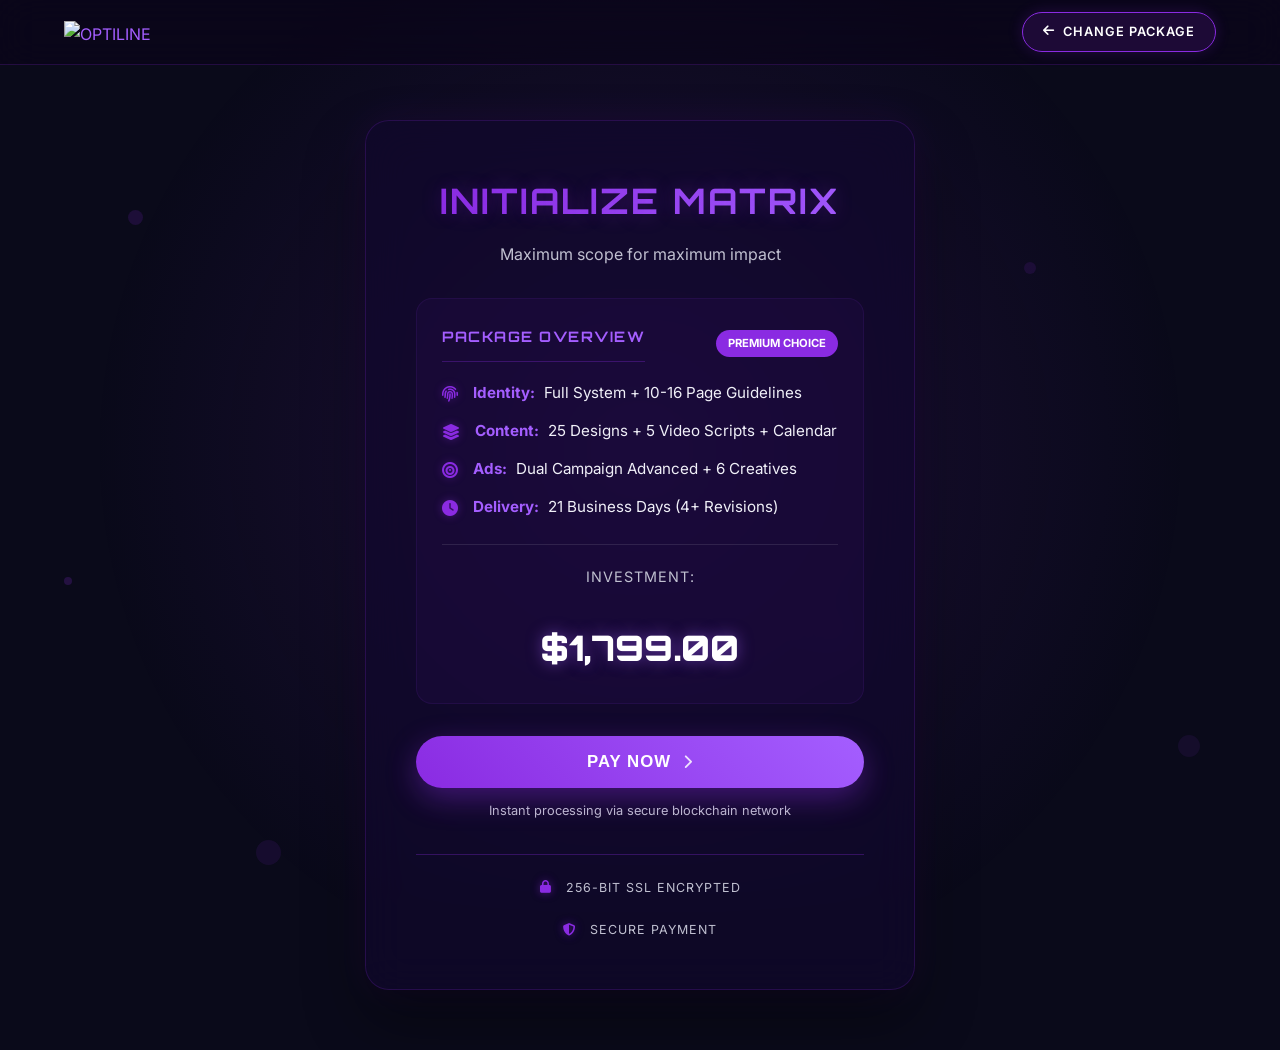
==== commit fa30ac37: "Update index.html" ====
--- a/checkout/matrix/index.html
+++ b/checkout/matrix/index.html
@@ -189,33 +189,34 @@
           </div>
         </div>
         <div id="opti-phase-success" class="opti-modal-phase">
-          <div class="opti-success-container">
-            <div class="opti-success-circle">
+          <div class="opti-success-minimal">
+            <div class="minimal-icon-circle">
               <i class="fas fa-check"></i>
             </div>
-            <h2 class="opti-modal-title success-title">Transaction Secured</h2>
-            <p class="opti-modal-subtitle success-subtitle">
+            <h2 class="minimal-title">Transaction Secured</h2>
+            <p class="minimal-subtitle">
               Welcome to OPTILINE. Your payment is successfully verified on the blockchain.
             </p>
-            <div class="opti-next-steps success-action-box">
-              <h3 class="success-action-title">
+            <div class="minimal-action-card">
+              <div class="minimal-card-header">
                 <i class="fas fa-envelope-open-text"></i> Final Step to Commence
-              </h3>
-              <p class="success-action-text">
+              </div>
+              <p class="minimal-card-text">
                 We have securely dispatched your <strong>Onboarding Link</strong> to your email.
               </p>
               
-              <div class="success-highlight">
-                <div class="highlight-header">
+              <div class="minimal-alert-box">
+                <div class="minimal-alert-title">
                   <i class="fas fa-exclamation-circle"></i> ACTION REQUIRED
                 </div>
-                <div class="highlight-body">
+                <div class="minimal-alert-text">
                   Please check your inbox (and Spam folder) right now. Your project deployment will <strong>NOT begin</strong> until you submit the initial brief via the link provided.
                 </div>
               </div>
-              <div class="success-actions">
-                <button class="opti-primary-btn" onclick="window.location.href = '/'">Return Home</button>
-                <button class="opti-secondary-btn support-btn" onclick="window.location.href = '/contact'">Contact Support</button>
+              
+              <div class="minimal-btn-group">
+                <button class="minimal-btn-primary" onclick="window.location.href = '/'">Return Home</button>
+                <button class="minimal-btn-secondary" onclick="window.location.href = '/contact'">Contact Support</button>
               </div>
             </div>
           </div>
--- a/assets/css/style.css
+++ b/assets/css/style.css
@@ -6469,107 +6469,108 @@
   }
 }
 #contact-form h2 {
-    font-size: 1.6rem !important;
-    margin-bottom: 20px !important;
+  font-size: 1.6rem !important;
+  margin-bottom: 20px !important;
 }
 #contact-form h1 {
-    font-size: 11rem !important;
-    margin-bottom: 20px !important;
+  font-size: 11rem !important;
+  margin-bottom: 20px !important;
 }
 .legal-wrapper-single {
-    max-width: 900px;
-    margin: 0 auto;
-    padding: 3rem 15px;
+  max-width: 900px;
+  margin: 0 auto;
+  padding: 3rem 15px;
 }
 
 .legal-content {
-    background: transparent;
+  background: transparent;
 }
 
 .legal-block {
-    margin-bottom: 5rem;
+  margin-bottom: 5rem;
 }
 
 .legal-block h2 {
-    color: var(--accent-light);
-    font-family: var(--font-heading);
-    font-size: 2rem;
-    margin-bottom: 1.8rem;
-    padding-bottom: 1rem;
-    border-bottom: 1px solid rgba(138, 43, 226, 0.2);
-    letter-spacing: 0.5px;
-    position: relative;
+  color: var(--accent-light);
+  font-family: var(--font-heading);
+  font-size: 2rem;
+  margin-bottom: 1.8rem;
+  padding-bottom: 1rem;
+  border-bottom: 1px solid rgba(138, 43, 226, 0.2);
+  letter-spacing: 0.5px;
+  position: relative;
 }
 
 .legal-block h2::after {
-    content: '';
-    position: absolute;
-    bottom: -1px;
-    left: 0;
-    width: 80px;
-    height: 3px;
-    background: linear-gradient(90deg, var(--accent-purple), transparent);
-    border-radius: 2px;
+  content: "";
+  position: absolute;
+  bottom: -1px;
+  left: 0;
+  width: 80px;
+  height: 3px;
+  background: linear-gradient(90deg, var(--accent-purple), transparent);
+  border-radius: 2px;
 }
 
 .legal-block p {
-    color: var(--text-light);
-    font-size: 1.1rem;
-    line-height: 1.85;
-    margin-bottom: 1.8rem;
-    font-weight: 400;
-    opacity: 0.9;
+  color: var(--text-light);
+  font-size: 1.1rem;
+  line-height: 1.85;
+  margin-bottom: 1.8rem;
+  font-weight: 400;
+  opacity: 0.9;
 }
 
 .legal-block ul {
-    list-style: none;
-    color: var(--text-light);
-    font-size: 1.05rem;
-    line-height: 1.8;
-    padding-left: 1.8rem;
-    background: rgba(255, 255, 255, 0.02);
-    border: 1px solid rgba(255, 255, 255, 0.05);
-    border-radius: 12px;
-    padding: 2rem 2rem 2rem 3.5rem;
+  list-style: none;
+  color: var(--text-light);
+  font-size: 1.05rem;
+  line-height: 1.8;
+  padding-left: 1.8rem;
+  background: rgba(255, 255, 255, 0.02);
+  border: 1px solid rgba(255, 255, 255, 0.05);
+  border-radius: 12px;
+  padding: 2rem 2rem 2rem 3.5rem;
 }
 
 .legal-block ul li {
-    margin-bottom: 1rem;
-    position: relative;
-    opacity: 0.9;
+  margin-bottom: 1rem;
+  position: relative;
+  opacity: 0.9;
 }
 
 .legal-block ul li::before {
-    content: '';
-    position: absolute;
-    left: -22px;
-    top: 10px;
-    width: 7px;
-    height: 7px;
-    background-color: var(--accent-light);
-    border-radius: 50%;
-    box-shadow: 0 0 8px var(--accent-light);
+  content: "";
+  position: absolute;
+  left: -22px;
+  top: 10px;
+  width: 7px;
+  height: 7px;
+  background-color: var(--accent-light);
+  border-radius: 50%;
+  box-shadow: 0 0 8px var(--accent-light);
 }
 
 .legal-block ul li strong {
-    color: var(--accent-light);
-    font-weight: 600;
-    letter-spacing: 0.3px;
+  color: var(--accent-light);
+  font-weight: 600;
+  letter-spacing: 0.3px;
 }
 
 @media (max-width: 768px) {
-    .legal-wrapper-single {
-        padding: 2rem 15px;
-    }
-    .legal-block h2 {
-        font-size: 1.6rem;
-    }
-    .legal-block p, .legal-block ul {
-        font-size: 1rem;
-    }
-    .legal-block ul {
-        padding: 1.5rem 1.5rem 1.5rem 2.5rem;
-    }
+  .legal-wrapper-single {
+    padding: 2rem 15px;
+  }
+  .legal-block h2 {
+    font-size: 1.6rem;
+  }
+  .legal-block p,
+  .legal-block ul {
+    font-size: 1rem;
+  }
+  .legal-block ul {
+    padding: 1.5rem 1.5rem 1.5rem 2.5rem;
+  }
 }
 .checkout-card-unified {
   background: rgba(18, 8, 47, 0.6) !important;
@@ -6684,7 +6685,11 @@
 .crypto-pay-btn:hover {
   transform: translateY(-3px);
   box-shadow: 0 10px 30px rgba(138, 43, 226, 0.4);
-  background: linear-gradient(45deg, var(--accent-purple), var(--accent-light)) !important;
+  background: linear-gradient(
+    45deg,
+    var(--accent-purple),
+    var(--accent-light)
+  ) !important;
   color: #fff !important;
   border-color: transparent !important;
 }
@@ -6719,14 +6724,16 @@
   padding: 30px 16px;
   opacity: 0;
   visibility: hidden;
-  transition: opacity 0.4s ease, visibility 0.4s ease;
+  transition:
+    opacity 0.4s ease,
+    visibility 0.4s ease;
 }
 .opti-modal-overlay.active {
   opacity: 1;
   visibility: visible;
 }
 .opti-modal-content {
-  background: #170A34 !important;
+  background: #170a34 !important;
   backdrop-filter: blur(12px);
   -webkit-backdrop-filter: blur(12px);
   border: 1px solid rgba(168, 85, 247, 0.4);
@@ -7042,57 +7049,7 @@
   border-radius: 8px;
   border: 1px solid rgba(138, 43, 226, 0.15);
 }
-.opti-success-container {
-  text-align: center;
-  padding: 10px 0;
-}
-.opti-success-circle {
-  width: 84px;
-  height: 84px;
-  background: linear-gradient(135deg, #6d28d9 0%, #a855f7 100%);
-  border-radius: 50%;
-  display: flex;
-  align-items: center;
-  justify-content: center;
-  margin: 0 auto 24px;
-  color: #fff;
-  font-size: 2.2rem;
-  box-shadow:
-    0 8px 25px rgba(109, 40, 217, 0.3),
-    0 0 0 6px rgba(109, 40, 217, 0.08);
-  animation: successPulse 1.5s ease-in-out infinite alternate;
-}
-@keyframes successPulse {
-  from {
-    box-shadow:
-      0 8px 25px rgba(109, 40, 217, 0.3),
-      0 0 0 6px rgba(109, 40, 217, 0.08);
-  }
-  to {
-    box-shadow:
-      0 12px 30px rgba(109, 40, 217, 0.4),
-      0 0 0 10px rgba(109, 40, 217, 0.05);
-  }
-}
-.opti-next-steps {
-  margin-top: 16px;
-}
-.opti-next-steps p {
-  color: rgba(200, 180, 255, 0.8);
-  font-size: 0.9rem;
-  line-height: 1.6;
-  margin-bottom: 0;
-}
-.success-actions {
-  display: grid;
-  grid-template-columns: 1fr 1fr;
-  gap: 12px;
-  margin-top: 24px;
-}
-.success-actions button {
-  margin: 0;
-  height: 100%;
-}
+ 
 .opti-secondary-btn {
   width: 100%;
   background: transparent;
@@ -7187,26 +7144,28 @@
   border-color: #a855f7;
   color: #fff;
 }
-.opti-success-circle i {
-  animation: iconScale 2s cubic-bezier(0.25, 0.46, 0.45, 0.94) infinite alternate;
-}
-@keyframes iconScale {
-  0% { transform: scale(0.9); }
-  100% { transform: scale(1.1); }
-}
 
 .premium-pulse::before {
-  content: '';
+  content: "";
   position: absolute;
-  top: 0; left: 0; right: 0; bottom: 0;
+  top: 0;
+  left: 0;
+  right: 0;
+  bottom: 0;
   border-radius: 50%;
   border: 1px solid rgba(192, 132, 252, 0.6);
   animation: elegantRipple 2.5s linear infinite;
 }
 
 @keyframes elegantRipple {
-  0% { transform: scale(1); opacity: 0.8; }
-  100% { transform: scale(1.6); opacity: 0; }
+  0% {
+    transform: scale(1);
+    opacity: 0.8;
+  }
+  100% {
+    transform: scale(1.6);
+    opacity: 0;
+  }
 }
 .opti-crypto-label {
   text-align: center;
@@ -7217,7 +7176,8 @@
   margin-bottom: 20px;
   letter-spacing: 1px;
 }
-.checkout-card-unified button, #submit-button {
+.checkout-card-unified button,
+#submit-button {
   width: 100%;
   background: linear-gradient(45deg, var(--accent-purple), var(--accent-light));
   border: none;
@@ -7234,18 +7194,23 @@
   gap: 12px;
   cursor: pointer;
   box-shadow: 0 10px 30px rgba(138, 43, 226, 0.4);
-  transition: transform var(--transition-fast), box-shadow var(--transition-fast);
+  transition:
+    transform var(--transition-fast),
+    box-shadow var(--transition-fast);
   will-change: transform, box-shadow;
   margin-top: 2rem;
 }
-.checkout-card-unified button i, #submit-button i {
+.checkout-card-unified button i,
+#submit-button i {
   transition: transform var(--transition-fast);
 }
-.checkout-card-unified button:hover, #submit-button:hover {
+.checkout-card-unified button:hover,
+#submit-button:hover {
   transform: translateY(-3px);
   box-shadow: 0 15px 35px rgba(138, 43, 226, 0.6);
 }
-.checkout-card-unified button:hover i, #submit-button:hover i {
+.checkout-card-unified button:hover i,
+#submit-button:hover i {
   transform: translateX(5px);
 }
 
@@ -7255,60 +7220,60 @@
     border-radius: 20px !important;
     margin: 10px !important;
   }
-  
+
   .checkout-header h1 {
     font-size: 1.5rem !important;
   }
-  
+
   .checkout-header p {
     font-size: 0.85rem !important;
     margin-bottom: 20px !important;
   }
-  
+
   .summary-header {
     flex-direction: column;
     align-items: flex-start;
     gap: 8px;
   }
-  
+
   .package-badge {
     font-size: 0.65rem;
     padding: 3px 10px;
   }
-  
+
   .checkout-total {
     font-size: 1.8rem !important;
   }
-  
+
   .opti-modal-content {
     padding: 24px 16px !important;
     border-radius: 18px !important;
   }
-  
+
   .opti-qr-container {
     width: 150px !important;
     height: 150px !important;
     padding: 8px !important;
   }
-  
+
   .opti-crypto-label {
     font-size: 1rem !important;
   }
-  
+
   .opti-info-row {
     flex-direction: column;
     align-items: flex-start;
     gap: 6px;
   }
-  
+
   .opti-info-row span:last-child {
     align-self: flex-end;
   }
-  
+
   .opti-amount-wrapper {
     align-self: flex-end;
   }
-  
+
   .success-actions {
     grid-template-columns: 1fr !important;
   }
@@ -7318,105 +7283,202 @@
     padding: 35px 25px !important;
   }
 }
-
-.opti-success-circle {
-  background: rgba(157, 78, 221, 0.15) !important;
-  color: #c084fc !important;
-  border: 2px solid rgba(157, 78, 221, 0.5) !important;
-}
-
-.success-title {
-  background: linear-gradient(45deg, #c084fc, #9D4EDD);
-  -webkit-background-clip: text;
-  -webkit-text-fill-color: transparent;
-  font-weight: 800;
+.opti-success-minimal {
+  display: flex;
+  flex-direction: column;
+  align-items: center;
+  text-align: center;
+  padding: 10px 0;
+  animation: minimalFadeIn 0.5s ease-out forwards;
+}
+@keyframes minimalFadeIn {
+  from { opacity: 0; transform: translateY(15px); }
+  to { opacity: 1; transform: translateY(0); }
+}
+.minimal-icon-circle {
+  width: 80px;
+  height: 80px;
+  border-radius: 50%;
+  background: linear-gradient(135deg, #6d28d9 0%, #a855f7 100%);
+  display: flex;
+  align-items: center;
+  justify-content: center;
+  margin-bottom: 24px;
+  box-shadow: 0 0 20px rgba(168, 85, 247, 0.4);
+  animation: smoothPulse 2.5s ease-in-out infinite alternate;
+}
+@keyframes smoothPulse {
+  0% {
+    transform: scale(0.92);
+    box-shadow: 0 0 15px rgba(168, 85, 247, 0.3);
+  }
+  100% {
+    transform: scale(1.08);
+    box-shadow: 0 0 35px rgba(168, 85, 247, 0.7), inset 0 0 15px rgba(255, 255, 255, 0.2);
+  }
+}
+.minimal-icon-circle i {
+  font-size: 32px;
+  color: #ffffff;
+  opacity: 0;
+  animation: minimalIconScale 0.6s cubic-bezier(0.16, 1, 0.3, 1) 0.2s forwards;
+}
+@keyframes minimalIconScale {
+  from { opacity: 0; transform: scale(0.5); }
+  to { opacity: 1; transform: scale(1); }
+}
+.minimal-title {
+  font-family: var(--font-heading);
   font-size: 1.8rem;
-}
-
-.success-subtitle {
+  font-weight: 600;
+  color: #ffffff;
+  margin-bottom: 12px;
+  letter-spacing: 0.5px;
+}
+.minimal-subtitle {
+  font-size: 1rem;
+  color: #94a3b8;
+  max-width: 400px;
+  line-height: 1.6;
+  margin-bottom: 32px;
+}
+.minimal-action-card {
+  width: 100%;
+  background-color: rgba(0, 0, 0, 0.2);
+  border: 1px solid rgba(255, 255, 255, 0.06);
+  border-radius: 16px;
+  padding: 32px;
+  text-align: left;
+}
+.minimal-card-header {
+  font-size: 1rem;
+  color: #ffffff;
+  font-weight: 600;
+  display: flex;
+  align-items: center;
+  gap: 10px;
+  margin-bottom: 12px;
+  letter-spacing: 0.5px;
+}
+.minimal-card-header i {
+  color: #a855f7;
+}
+.minimal-card-text {
+  font-size: 0.95rem;
   color: #cbd5e1;
-  font-size: 1rem;
-}
-
-.success-action-box {
-  border: 1px solid rgba(157, 78, 221, 0.25);
-  background: linear-gradient(135deg, rgba(157, 78, 221, 0.05) 0%, rgba(26, 26, 46, 0.5) 100%);
-  padding: 25px;
-  border-radius: 14px;
-  margin-top: 25px;
-  box-shadow: inset 0 0 20px rgba(157, 78, 221, 0.03);
-}
-
-.success-action-title {
-  color: #c084fc;
-  font-size: 1.05rem;
-  margin-bottom: 12px;
-  font-weight: 700;
-  display: flex;
-  align-items: center;
-  gap: 10px;
-  justify-content: center;
-  letter-spacing: 1.5px;
-  text-transform: uppercase;
-}
-
-.success-action-title i {
-  font-size: 1.2rem;
-}
-
-.success-action-text {
-  color: #f1f5f9;
-  font-weight: 400;
-  font-size: 0.95rem;
-  line-height: 1.7;
-}
-
- 
-.success-highlight {
-  background: rgba(157, 78, 221, 0.12);
-  padding: 18px 20px;  
-  border-radius: 10px;
-  display: flex;
-  flex-direction: column;
-  gap: 8px; 
-  border-left: 4px solid #c084fc;
-  margin-top: 20px;
-}
-
-.highlight-header {
-  color: #c084fc;
-  font-size: 1rem;
-  font-weight: 800;
-  display: flex;
-  align-items: center;
-  gap: 8px;
-  letter-spacing: 0.5px;
-}
-
-.highlight-header i {
-  font-size: 1.1rem;
-}
-
-.highlight-body {
-  color: #e2e8f0;
-  font-size: 0.95rem;
-  font-weight: 400; 
-  line-height: 1.7;
-}
-
-.highlight-body strong {
+  line-height: 1.6;
+  margin-bottom: 24px;
+}
+.minimal-card-text strong {
+  color: #ffffff;
+  font-weight: 600;
+}
+.minimal-alert-box {
+  background-color: rgba(168, 85, 247, 0.08);
+  border-left: 3px solid #a855f7;
+  padding: 20px;
+  border-radius: 4px 12px 12px 4px;
+  margin-bottom: 32px;
+}
+.minimal-alert-title {
+  font-size: 0.9rem;
   color: #ffffff;
   font-weight: 700;
-  border-bottom: 1px dashed rgba(255, 255, 255, 0.4); 
-}
-
-.support-btn {
-  border: 1px solid rgba(157, 78, 221, 0.3) !important;
-  background: transparent !important;
-  color: #c084fc !important;
-  transition: all 0.3s ease !important;
-}
-
-.support-btn:hover {
-  background: rgba(157, 78, 221, 0.1) !important;
-}+  display: flex;
+  align-items: center;
+  gap: 8px;
+  margin-bottom: 8px;
+  letter-spacing: 0.5px;
+}
+.minimal-alert-title i {
+  color: #a855f7;
+}
+.minimal-alert-text {
+  font-size: 0.9rem;
+  color: #e2e8f0;
+  line-height: 1.6;
+}
+.minimal-alert-text strong {
+  color: #ffffff;
+  font-weight: 600;
+}
+.minimal-btn-group {
+  display: flex;
+  gap: 16px;
+  justify-content: flex-start;
+}
+.minimal-btn-primary,
+.minimal-btn-secondary {
+  padding: 12px 32px;
+  border-radius: 10px;
+  font-size: 0.95rem;
+  font-weight: 600;
+  cursor: pointer;
+  transition: all 0.3s ease;
+  text-align: center;
+  letter-spacing: 0.5px;
+  display: inline-flex;
+  align-items: center;
+  justify-content: center;
+}
+.minimal-btn-primary {
+  background: linear-gradient(135deg, #6d28d9 0%, #a855f7 100%);
+  color: #ffffff;
+  border: none;
+  box-shadow: 0 6px 20px rgba(109, 40, 217, 0.35);
+}
+.minimal-btn-primary:hover {
+  background: linear-gradient(135deg, #7c3aed 0%, #c084fc 100%);
+  transform: translateY(-2px);
+  box-shadow: 0 10px 28px rgba(109, 40, 217, 0.5);
+}
+.minimal-btn-secondary {
+  background: transparent;
+  color: #a855f7;
+  border: 1px solid rgba(138, 43, 226, 0.4);
+}
+.minimal-btn-secondary:hover {
+  background: rgba(138, 43, 226, 0.12);
+  border-color: rgba(138, 43, 226, 0.65);
+  transform: translateY(-2px);
+}
+@media (max-width: 768px) {
+  .minimal-action-card {
+    padding: 24px;
+  }
+  .minimal-btn-group {
+    flex-direction: column;
+  }
+  .minimal-btn-primary,
+  .minimal-btn-secondary {
+    width: 100%;
+  }
+}
+@media (max-width: 480px) {
+  .minimal-icon-circle {
+    width: 70px;
+    height: 70px;
+    margin-bottom: 20px;
+  }
+  .minimal-icon-circle i {
+    font-size: 28px;
+  }
+  .minimal-title {
+    font-size: 1.5rem;
+  }
+  .minimal-subtitle {
+    font-size: 0.9rem;
+    margin-bottom: 24px;
+  }
+  .minimal-action-card {
+    padding: 20px 16px;
+  }
+  .minimal-alert-box {
+    padding: 16px;
+  }
+  .minimal-btn-primary,
+  .minimal-btn-secondary {
+    padding: 14px 16px;
+    font-size: 0.95rem;
+  }
+}
